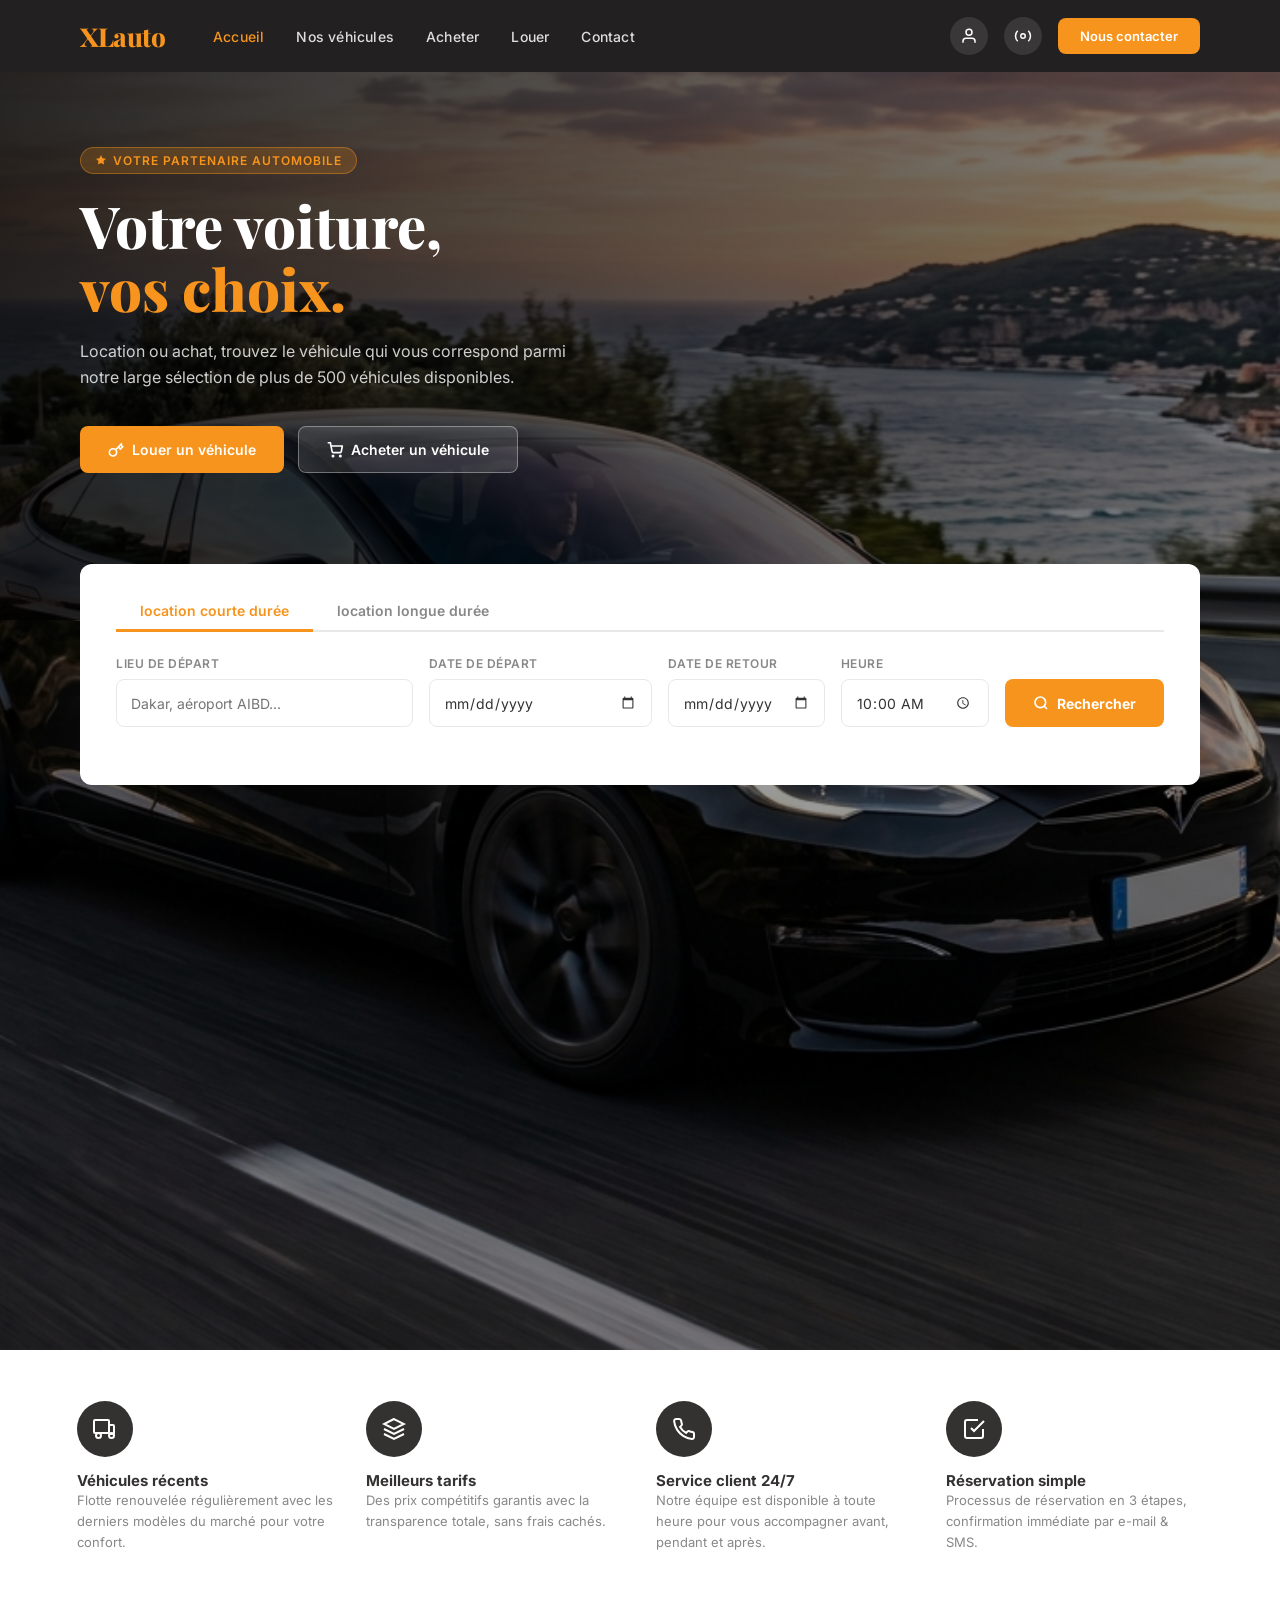
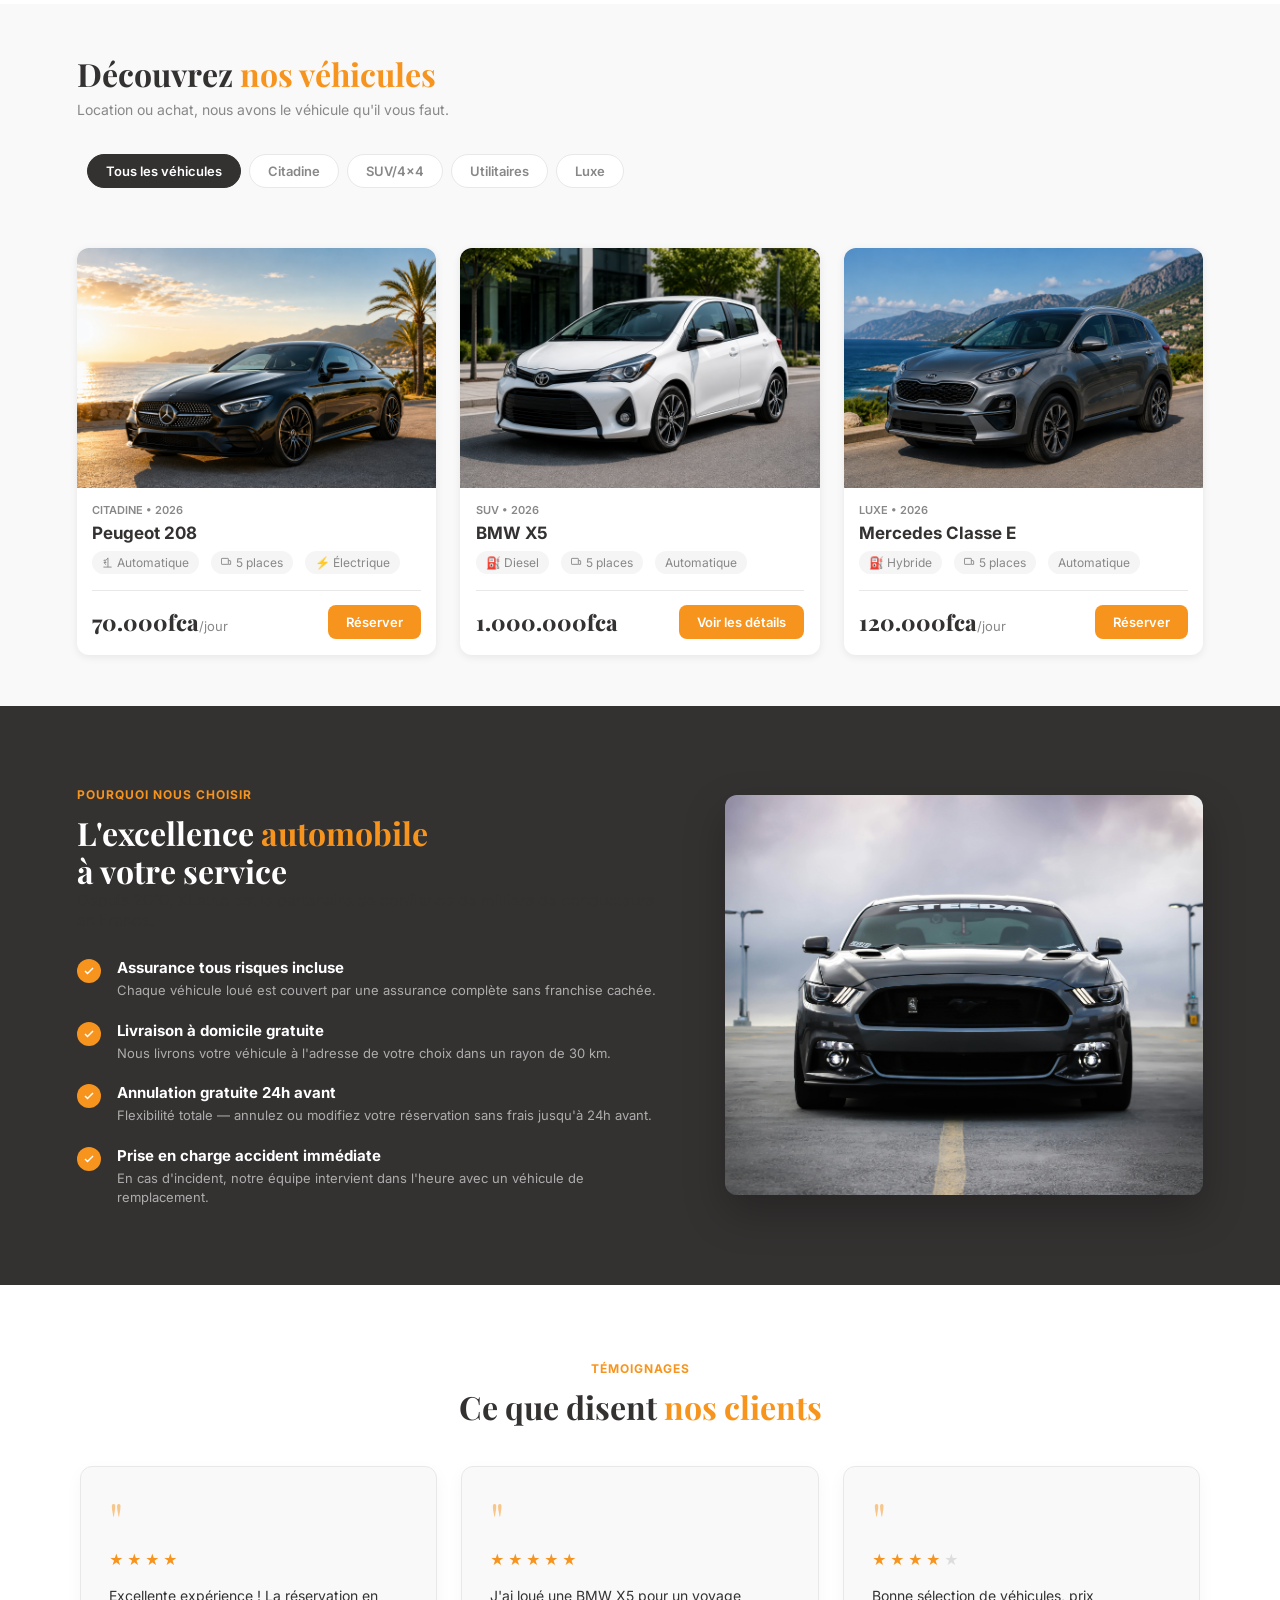
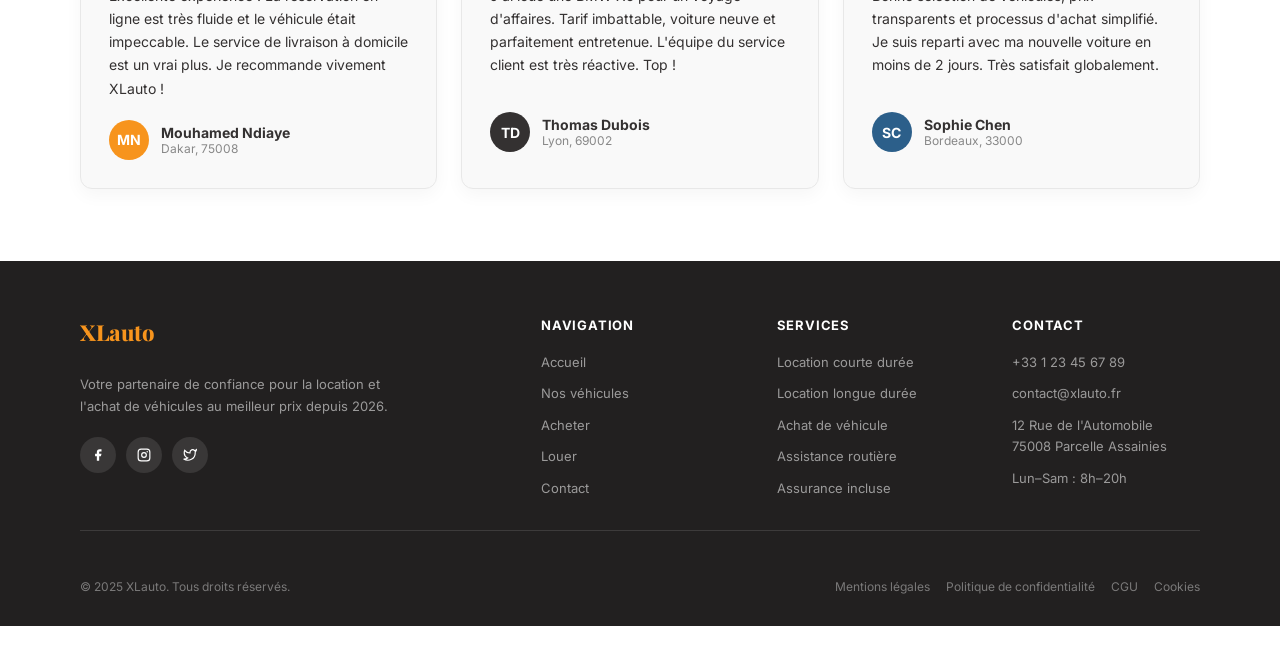
==== index.html @ e23a710d "Rendre le site responsive" ====
<!DOCTYPE html>
<html lang="fr">
<head>
    <meta charset="UTF-8">
    <meta name="viewport" content="width=device-width, initial-scale=1.0">
    <title>XLauto</title>
    <link href="https://fonts.googleapis.com/css2?family=Playfair+Display:wght@400;700;800&family=Inter:wght@300;400;500;600;700&display=swap" rel="stylesheet"/>
    <link rel="stylesheet" href="style.css">
</head>
<body>
    <section class="hero-section">
    <!-- ══ HEADER ══ -->
    <header class="header" data-node-id="n1" data-component="header">
      
      <div data-node-id="n2" class="logo" >XLauto</div>
       <nav data-node-id="n3" class="nav" >
        <a  data-node-id="n4" href="#" class="active">Accueil</a>
        <a data-node-id="n5" href="#">Nos véhicules</a>
        <a data-node-id="n6" href="#">Acheter</a>
        <a data-node-id="n7" href="#">Louer</a>
        <a data-node-id="n8" href="#">Contact</a>
       </nav>
       <div data-node-id="n9" class="header-actions">
        <!-- Icône utilisateur -->
         <button data-node-id="n10" class="icon-btn" aria-label="Profil utilisateur">
          <svg data-node-id="n11" width="18" height="18" viewBox="0 0 24 24" fill="none" stroke="currentColor" stroke-width="2">
            <path data-node-id="n12" d="M20 21v-2a4 4 0 0 0-4-4H8a4 4 0 0 0-4 4v2"/>
            <circle data-node-id="n13" cx="12" cy="7" r="4"/>
          </svg>
        </button>
       <!-- Icône paramètres -->
        <button data-node-id="n14" class="icon-btn parametre" aria-label="Paramètres">
          <svg data-node-id="n15" width="18" height="18" viewBox="0 0 24 24" fill="none" stroke="currentColor" stroke-width="2">
            <circle data-node-id="n16" cx="12" cy="12" r="3"/>
            <path data-node-id="n17" d="M19.07 4.93a10 10 0 0 1 0 14.14M4.93 4.93a10 10 0 0 0 0 14.14"/>
          </svg>
        </button>
        <button data-node-id="n18" class="btn-contact">Nous contacter</button>
      </div>
       <!-- Checkbox hack pour le menu mobile, sans JS -->
      <input type="checkbox" id="menu-toggle" class="menu-toggle-input">
      <label for="menu-toggle" class="menu-toggle" aria-label="Ouvrir le menu">
        <span></span><span></span><span></span>
      </label>
    </header>
    <main>
    <!-- ══ HERO ══ -->
     <section data-node-id="n19" class="hero">
        <div data-node-id="n20" class="hero-overlay"></div>
      <div data-node-id="n21" class="hero-content" data-component="hero-content">
        <div data-node-id="n22" class="hero-tag">
          <svg data-node-id="n23" width="12" height="12" viewBox="0 0 24 24" fill="currentColor"><path data-node-id="n24" d="M12 2l3.09 6.26L22 9.27l-5 4.87 1.18 6.88L12 17.77l-6.18 3.25L7 14.14 2 9.27l6.91-1.01L12 2z"/></svg>
          Votre partenaire automobile
        </div>
        <h1 data-node-id="n25" class="hero-title">Votre voiture,<br><span data-node-id="n26">vos choix.</span></h1>
        <p data-node-id="n27" class="hero-subtitle">Location ou achat, trouvez le véhicule qui vous correspond parmi notre large sélection de plus de 500 véhicules disponibles.</p>
        <div data-node-id="n28" class="hero-cta">
          <button data-node-id="n29" class="btn-primary">
            <svg data-node-id="n30" width="16" height="16" viewBox="0 0 24 24" fill="none" stroke="currentColor" stroke-width="2.5"><path data-node-id="n31" d="M21 2l-2 2m-7.61 7.61a5.5 5.5 0 1 1-7.778 7.778 5.5 5.5 0 0 1 7.777-7.777zm0 0L15.5 7.5m0 0l3 3L22 7l-3-3m-3.5 3.5L19 4"/></svg>
            Louer un véhicule
          </button>
          <button data-node-id="n32" class="btn-secondary">
            <svg data-node-id="n33" width="16" height="16" viewBox="0 0 24 24" fill="none" stroke="currentColor" stroke-width="2.5"><circle data-node-id="n34" cx="9" cy="21" r="1"/><circle data-node-id="n35" cx="20" cy="21" r="1"/><path data-node-id="n36" d="M1 1h4l2.68 13.39a2 2 0 0 0 2 1.61h9.72a2 2 0 0 0 2-1.61L23 6H6"/></svg>
            Acheter un véhicule
          </button>
        </div>
      </div>
     </section>
     <!-- ══ SEARCH WIDGET ══ -->
    <div data-node-id="n37" class="search-widget" data-component="search-widget">
      <div data-node-id="n38" class="search-tabs">
        <button data-node-id="n39" class="tab-btn active"> location courte durée</button>
        <button data-node-id="n40" class="tab-btn">location longue durée</button>
      </div>
      <form action="/recherche" method="GET" data-node-id="n42" class="search-fields">
        <div data-node-id="n43" class="field-group">
          <label for="lieu" data-node-id="n44">Lieu de départ</label>
          <input id="lieu" data-node-id="n45" name="lieu" class="field-input" type="text" placeholder="Dakar, aéroport AIBD..."/>
        </div>
        <div data-node-id="n46" class="field-group">
          <label for="date" data-node-id="n47">Date de départ</label>
          <input id="date" name="date" class="field-input" type="date" data-node-id="n48" />
        </div>
        <div data-node-id="n49" class="field-group">
          <label for="dates" data-node-id="n50">Date de retour</label>
          <input id="dates" name="dates" class="field-input" type="date" data-node-id="n51" />
        </div>
        <div data-node-id="n52" class="field-group">
          <label for="time" data-node-id="n53">Heure</label>
          <input id="time" name="time" data-node-id="n54" class="field-input" type="time" value="10:00" />
        </div>
        <div data-node-id="n55" class="reach-btn">
          <button data-node-id="n56" class="btn-search">
            <svg data-node-id="n57" width="16" height="16" viewBox="0 0 24 24" fill="none" stroke="currentColor" stroke-width="2.5"><circle data-node-id="n58" cx="11" cy="11" r="8"/><path data-node-id="n59" d="m21 21-4.35-4.35"/></svg>
            Rechercher
          </button>
        </div>
    </form>
   </div>
   </section>

   <!-- ══ FEATURES ══ -->
   <section data-node-id="n60" class="features" data-component="features">
    <div data-node-id="n61" class="feature-card" data-component="feature-card">
      <div data-node-id="n62" class="feature-icon">
        <svg data-node-id="n63" width="24" height="24" viewBox="0 0 24 24" fill="none" stroke="white" stroke-width="2"><rect data-node-id="n64" x="1" y="3" width="15" height="13" rx="1"/><path data-node-id="n65" d="M16 8h4a1 1 0 0 1 1 1v7a1 1 0 0 1-1 1h-4"/><circle data-node-id="n66" cx="5.5" cy="18.5" r="2.5"/><circle data-node-id="n67" cx="18.5" cy="18.5" r="2.5"/></svg>
      </div>
      <div data-node-id="68">
        <div data-node-id="69" class="feature-title">Véhicules récents</div>
        <div data-node-id="70" class="feature-desc">Flotte renouvelée régulièrement avec les derniers modèles du marché pour votre confort.</div>
      </div>
    </div>

    <div data-node-id="n71" class="feature-card" data-component="feature-card">
          <div data-node-id="n72" class="feature-icon">
            <svg data-node-id="n73" width="24" height="24" viewBox="0 0 24 24" fill="none" stroke="white" stroke-width="2"><path data-node-id="n74" d="M12 2L2 7l10 5 10-5-10-5z"/><path data-node-id="n75" d="M2 17l10 5 10-5"/><path data-node-id="n76" d="M2 12l10 5 10-5"/></svg>
          </div>
          <div data-node-id="n80">
            <div data-node-id="n81" class="feature-title">Meilleurs tarifs</div>
            <div data-node-id="n82" class="feature-desc">Des prix compétitifs garantis avec la transparence totale, sans frais cachés.</div>
          </div>
        </div>

        <div data-node-id="n83" class="feature-card" data-component="feature-card">
          <div data-node-id="n84" class="feature-icon">
            <svg data-node-id="n85" width="24" height="24" viewBox="0 0 24 24" fill="none" stroke="white" stroke-width="2"><path data-node-id="n86" d="M22 16.92v3a2 2 0 0 1-2.18 2 19.79 19.79 0 0 1-8.63-3.07 19.5 19.5 0 0 1-6-6 19.79 19.79 0 0 1-3.07-8.67A2 2 0 0 1 4.11 2h3a2 2 0 0 1 2 1.72c.127.96.361 1.903.7 2.81a2 2 0 0 1-.45 2.11L8.09 9.91a16 16 0 0 0 6 6l1.27-1.27a2 2 0 0 1 2.11-.45c.907.339 1.85.573 2.81.7A2 2 0 0 1 22 16.92z"/></svg>
          </div>
          <div data-node-id="n87">
            <div data-node-id="n88" class="feature-title">Service client 24/7</div>
            <div data-node-id="n89" class="feature-desc">Notre équipe est disponible à toute heure pour vous accompagner avant, pendant et après.</div>
          </div>
        </div>

        <div data-node-id="n90" class="feature-card" data-component="feature-card">
          <div data-node-id="n91" class="feature-icon">
            <svg data-node-id="n92" width="24" height="24" viewBox="0 0 24 24" fill="none" stroke="white" stroke-width="2"><path data-node-id="n93" d="M9 11l3 3L22 4"/><path data-node-id="n94" d="M21 12v7a2 2 0 0 1-2 2H5a2 2 0 0 1-2-2V5a2 2 0 0 1 2-2h11"/></svg>
          </div>
          <div data-node-id="n95">
            <div data-node-id="n96" class="feature-title">Réservation simple</div>
            <div data-node-id="n97" class="feature-desc">Processus de réservation en 3 étapes, confirmation immédiate par e-mail & SMS.</div>
          </div>
        </div>
   </section>
   
    <section data-node-id="n98" class="vehicules" data-component="vehicules-section">
      <div data-node-id="n99" class="section-header">
        <h2 data-node-id="n100" class="section-title">Découvrez <span data-node-id="101">nos véhicules</span></h2>
        <p data-node-id="n102" class="section-subtitle">Location ou achat, nous avons le véhicule qu'il vous faut.</p>
      </div>
      <div data-node-id="n103" class="filter-buttons">
        <button data-node-id="n104" class="filter-btn active">Tous les véhicules</button>
        <button data-node-id="n105" class="filter-btn">Citadine</button>
        <button data-node-id="n106" class="filter-btn">SUV/4x4</button>
        <button data-node-id="n107" class="filter-btn">Utilitaires</button>
        <button data-node-id="n108" class="filter-btn">Luxe</button>
      </div>
      <div data-node-id="n109" class="vehicles-grid">

       <!-- Card 1 -->
        <div data-node-id="n110" class="vehicule-card" data-component="vehicule-card">
          <img src="image/image_7.png" alt="image-7" class="vehicule-image">
          <div data-node-id="n111" class="card-body">
            <div data-node-id="n111" class="card-meta">Citadine • 2026</div>
            <div data-node-id="n113" class="card-name">Peugeot 208</div>
            <div data-node-id="n114" class="card-specs">
              <span data-node-id="n115" class="spec-tag">
                <svg data-node-id="n116" width="11" height="11" viewBox="0 0 24 24" fill="none" stroke="currentColor" stroke-width="2"><path data-node-id="n117" d="M3 22h18M13 22V2L9 7H4l5 5H4l5 5"/></svg>
                Automatique
              </span>
              <span data-node-id="n118" class="spec-tag">
                <svg data-node-id="n119" width="11" height="11" viewBox="0 0 24 24" fill="none" stroke="currentColor" stroke-width="2"><rect data-node-id="n120" x="1" y="3" width="15" height="13" rx="1"/><path data-node-id="n121" d="M16 8h4a1 1 0 0 1 1 1v7H16"/></svg>
                5 places
              </span>
              <span data-node-id="n122" class="spec-tag">⚡ Électrique</span>   
            </div>
            <div data-node-id="n123" class="card-footer">
              <div data-node-id="n124" class="card-price">70.000fca<span data-node-id="n125">/jour</span></div>
              <button data-node-id="n126" class="btn-reserve">Réserver</button>
            </div>
          </div>
        </div>

       <!-- Card 2 -->
        <div data-node-id="n127" class="vehicule-card" data-component="vehicule-card">
          <img src="image/image_1.png" alt="image-1" class="vehicule-image">
          <div data-node-id="n128" class="card-body">
            <div data-node-id="n129" class="card-meta">SUV • 2026</div>
            <div data-node-id="n130" class="card-name">BMW X5</div>
            <div data-node-id="n131" class="card-specs">
              <span data-node-id="n132" class="spec-tag">⛽ Diesel</span>
              <span data-node-id="n133" class="spec-tag">
                <svg data-node-id="n134" width="11" height="11" viewBox="0 0 24 24" fill="none" stroke="currentColor" stroke-width="2"><rect x="1" y="3" width="15" height="13" rx="1"/><path d="M16 8h4a1 1 0 0 1 1 1v7H16"/></svg>
                5 places
              </span>
              <span data-node-id="n135" class="spec-tag">Automatique</span>
            </div>
            <div data-node-id="n136" class="card-footer">
              <div data-node-id="n137" class="card-price">1.000.000fca</div>
              <button data-node-id="n138" class="btn-reserve">Voir les détails</button>
            </div>
          </div>
        </div>

       <!-- Card 3 -->
        <div data-node-id="n139" class="vehicule-card" data-component="vehicule-card">
          <img src="image/image_2.png" alt="image-2" class="vehicule-image">
          <div data-node-id="n140" class="card-body">
            <div data-node-id="n141" class="card-meta">Luxe • 2026</div>
            <div data-node-id="n142" class="card-name">Mercedes Classe E</div>
            <div data-node-id="n143" class="card-specs">
              <span data-node-id="n144" class="spec-tag">⛽ Hybride</span>
              <span data-node-id="n145" class="spec-tag">
                <svg data-node-id="n146" width="11" height="11" viewBox="0 0 24 24" fill="none" stroke="currentColor" stroke-width="2"><rect x="1" y="3" width="15" height="13" rx="1"/><path d="M16 8h4a1 1 0 0 1 1 1v7H16"/></svg>
                5 places
              </span>
              <span data-node-id="n147" class="spec-tag">Automatique</span>
            </div>
            <div data-node-id="n148" class="card-footer">
              <div data-node-id="n149" class="card-price">120.000fca<span data-node-id="n150">/jour</span></div>
              <button data-node-id="n151" class="btn-reserve">Réserver</button>
            </div>
          </div>
        </div>

      </div>
    </section>

    <!-- ══ WHY US ══ -->
     <section data-node-id="n152" class="why-us" data-component="why-us" aria-labelledby="why-us-title">
      <div data-node-id="n186" class="why-content">
      <div data-node-id="153" class="section-label">Pourquoi nous choisir</div>
      <h2 id="why-us-title" data-node-id="154" class="section-title">L'excellence <span data-node-id="n155">automobile</span><br>à votre service</h2>
      <p data-node-id="n156">Depuis 2010, XLauto est le partenaire de confiance de milliers de conducteurs en France.</p>
      <ul data-node-id="n157" class="why-list">
        <li data-node-id="n158" class="why-item">
          <div data-node-id="n159" class="why-check" >
            <svg data-node-id="n160" width="12" height="12" viewBox="0 0 24 24" fill="none" stroke="white" stroke-width="3"><path data-node-id="n161" d="M20 6L9 17l-5-5"/></svg>
          </div>
          <div data-node-id="n162" class="why-item-text">
            <h4 data-node-id="n163">Assurance tous risques incluse</h4>
            <p data-node-id="n164">Chaque véhicule loué est couvert par une assurance complète sans franchise cachée.</p>
          </div>
        </li>
        <li data-node-id="n165" class="why-item">
            <div data-node-id="n166" class="why-check">
              <svg data-node-id="n167" width="12" height="12" viewBox="0 0 24 24" fill="none" stroke="white" stroke-width="3"><path data-node-id="n168" d="M20 6L9 17l-5-5"/></svg>
            </div>
            <div data-node-id="n169" class="why-item-text">
              <h4 data-node-id="n170">Livraison à domicile gratuite</h4>
              <p data-node-id="n171">Nous livrons votre véhicule à l'adresse de votre choix dans un rayon de 30 km.</p>
            </div>
          </li>
          <li data-node-id="n172" class="why-item">
            <div data-node-id="n173" class="why-check">
              <svg data-node-id="n174" width="12" height="12" viewBox="0 0 24 24" fill="none" stroke="white" stroke-width="3"><path data-node-id="n175" d="M20 6L9 17l-5-5"/></svg>
            </div>
            <div data-node-id="n176" class="why-item-text">
              <h4 data-node-id="n177">Annulation gratuite 24h avant</h4>
              <p data-node-id="n178">Flexibilité totale — annulez ou modifiez votre réservation sans frais jusqu'à 24h avant.</p>
            </div>
          </li>
          <li data-node-id="n179" class="why-item">
            <div data-node-id="n180" class="why-check">
              <svg data-node-id="n181" width="12" height="12" viewBox="0 0 24 24" fill="none" stroke="white" stroke-width="3"><path data-node-id="n182" d="M20 6L9 17l-5-5"/></svg>
            </div>
            <div data-node-id="n183" class="why-item-text">
              <h4 data-node-id="n184">Prise en charge accident immédiate</h4>
              <p data-node-id="n185">En cas d'incident, notre équipe intervient dans l'heure avec un véhicule de remplacement.</p>
            </div>
          </li>
      </ul>
      </div>
      <div data-node-id="n187" class="img">
        <img src="image/image_12.jpg" alt="image_12" class="ref-img" data-node-id="n189">
      </div>
     </section>

    <!-- ══ TESTIMONIALS ══ -->
     <section data-node-id="n190" class="testimonials" data-component="testimonials">
      <div data-node-id="n191" class="section-temoignage">
        <div data-node-id="n192" class="section-label">Témoignages</div>
        <h2 data-node-id="n193" class="section-title">Ce que disent <span data-node-id="n194">nos clients</span></h2>
      </div>
      <div data-node-id="n195" class="testimonials-grid">
        <div data-node-id="n196" class="testimonial-card">
          <div data-node-id="n197" class="quote-icon">"</div>
          <div data-node-id="n198" class="stars">
            <span data-node-id="n199" class="star">★</span>
            <span data-node-id="n200" class="star">★</span><span data-node-id="n201" class="star">★</span><span data-node-id="n202" class="star">★</span>
          </div>
          <p data-node-id="n203" class="testimonial-text">Excellente expérience ! La réservation en ligne est très fluide et le véhicule était impeccable. Le service de livraison à domicile est un vrai plus. Je recommande vivement XLauto !</p>
          <div data-node-id="n204" class="reviewer">
            <div data-node-id="n205" class="reviewer-avatar">MN</div>
            <div data-node-id="n206">
              <div data-node-id="n207" class="reviewer-name">Mouhamed Ndiaye</div>
              <div data-node-id="n208" class="reviewer-city">Dakar, 75008</div>
            </div>
          </div>
        </div>
        <div data-node-id="n209" class="testimonial-card">
          <div data-node-id="n210" class="quote-icon">"</div>
          <div data-node-id="n211" class="stars">
            <span data-node-id="n212" class="star">★</span><span data-node-id="n213" class="star">★</span><span data-node-id="n214" class="star">★</span><span data-node-id="n215" class="star">★</span><span data-node-id="n216" class="star">★</span>
          </div>
          <p data-node-id="n217" class="testimonial-text">J'ai loué une BMW X5 pour un voyage d'affaires. Tarif imbattable, voiture neuve et parfaitement entretenue. L'équipe du service client est très réactive. Top !</p>
          <div data-node-id="n218" class="reviewer">
            <div data-node-id="n119" class="reviewer-avatar" style="background:#343131;">TD</div>
            <div data-node-id="n220">
              <div data-node-id="n221" class="reviewer-name">Thomas Dubois</div>
              <div data-node-id="n222" class="reviewer-city">Lyon, 69002</div>
            </div>
          </div>
        </div>
        <div data-node-id="n223" class="testimonial-card">
          <div data-node-id="n224" class="quote-icon">"</div>
          <div data-node-id="n225" class="stars">
            <span data-node-id="n226" class="star">★</span><span data-node-id="n227" class="star">★</span><span data-node-id="n228" class="star">★</span><span data-node-id="n229" class="star">★</span><span data-node-id="n230" class="star" style="color:#ddd;">★</span>
          </div>
          <p data-node-id="n231" class="testimonial-text">Bonne sélection de véhicules, prix transparents et processus d'achat simplifié. Je suis reparti avec ma nouvelle voiture en moins de 2 jours. Très satisfait globalement.</p>
          <div data-node-id="n232" class="reviewer">
            <div data-node-id="n233" class="reviewer-avatar" style="background:#2c5f8a;">SC</div>
            <div data-node-id="n234">
              <div data-node-id="n235" class="reviewer-name">Sophie Chen</div>
              <div data-node-id="n236" class="reviewer-city">Bordeaux, 33000</div>
            </div>
          </div>
        </div>
      </div>
     </section> 
     </main>
     <!-- ══ FOOTER ══ -->
      <footer data-node-id="n237" class="footer" data-component="footer">
        <div class="footer-content">
        <div data-node-id="n238" class="footer-top">
          <div data-node-id="n239" class="footer-brand">
            <div data-node-id="n240" class="logo">XLauto</div>
            <p data-node-id="n241">Votre partenaire de confiance pour la location et l'achat de véhicules au meilleur prix depuis 2026.</p>
            <div data-node-id="n242" class="social-links">
              <a data-node-id="n243" href="#" class="social-btn" aria-label="Facebook">
                <svg data-node-id="n244" width="14" height="14" viewBox="0 0 24 24" fill="currentColor"><path data-node-id="n245" d="M18 2h-3a5 5 0 0 0-5 5v3H7v4h3v8h4v-8h3l1-4h-4V7a1 1 0 0 1 1-1h3z"/></svg>
              </a>
              <a data-node-id="n246" href="#" class="social-btn" aria-label="Instagram">
                <svg data-node-id="n247" width="14" height="14" viewBox="0 0 24 24" fill="none" stroke="currentColor" stroke-width="2"><rect data-node-id="n248" x="2" y="2" width="20" height="20" rx="5"/><circle data-node-id="n249" cx="12" cy="12" r="4"/><circle data-node-id="n250" cx="17.5" cy="6.5" r="1.2" fill="currentColor" stroke="none"/></svg>
              </a>
              <a data-node-id="n251" href="#" class="social-btn" aria-label="Twitter">
                <svg data-node-id="n252" width="14" height="14" viewBox="0 0 24 24" fill="none" stroke="currentColor" stroke-width="2"><path data-node-id="n253" d="M23 3a10.9 10.9 0 0 1-3.14 1.53 4.48 4.48 0 0 0-7.86 3v1A10.66 10.66 0 0 1 3 4s-4 9 5 13a11.64 11.64 0 0 1-7 2c9 5 20 0 20-11.5a4.5 4.5 0 0 0-.08-.83A7.72 7.72 0 0 0 23 3z"/></svg>
              </a>
            </div>
          </div>

          <div data-node-id="n254" class="footer-col">
            <h4 data-node-id="n255">Navigation</h4>
            <ul data-node-id="n256">
              <li data-node-id="n257"><a data-node-id="n258" href="#">Accueil</a></li>
              <li data-node-id="n259"><a data-node-id="n260" href="#">Nos véhicules</a></li>
              <li data-node-id="n261"><a data-node-id="n262" href="#">Acheter</a></li>
              <li data-node-id="n263"><a data-node-id="n264" href="#">Louer</a></li>
              <li data-node-id="n265"><a data-node-id="n266" href="#">Contact</a></li>
            </ul>
          </div>

          <div data-node-id="n267" class="footer-col">
            <h4 data-node-id="n268">Services</h4>
            <ul data-node-id="n269">
              <li data-node-id="n270"><a data-node-id="n271" href="#">Location courte durée</a></li>
              <li data-node-id="n272"><a data-node-id="n273" href="#">Location longue durée</a></li>
              <li data-node-id="n274"><a data-node-id="n275" href="#">Achat de véhicule</a></li>
              <li data-node-id="n276"><a data-node-id="n277" href="#">Assistance routière</a></li>
              <li data-node-id="n278"><a data-node-id="n279" href="#">Assurance incluse</a></li>
            </ul>
          </div>

          <div data-node-id="n280" class="footer-col">
            <h4 data-node-id="n281">Contact</h4>
            <ul data-node-id="n282">
              <li data-node-id="n283"><a data-node-id="n284" href="#">+33 1 23 45 67 89</a></li>
              <li data-node-id="n285"><a data-node-id="n286" href="#">contact@xlauto.fr</a></li>
              <li data-node-id="n287"><a data-node-id="n288" href="#">12 Rue de l'Automobile<br>75008 Parcelle Assainies</a></li>
              <li data-node-id="n289"><a data-node-id="n290" href="#">Lun–Sam : 8h–20h</a></li>
            </ul>
          </div>
        </div>

        <div data-node-id="n291" class="footer-bottom">
          <p data-node-id="n292">© 2025 XLauto. Tous droits réservés.</p>
          <div data-node-id="n293" class="footer-bottom-links">
            <a data-node-id="n294" href="#">Mentions légales</a>
            <a data-node-id="n295" href="#">Politique de confidentialité</a>
            <a data-node-id="n296" href="#">CGU</a>
            <a data-node-id="n297" href="#">Cookies</a>
          </div>
        </div>
        </div>
         <nav data-node-id="n232" class="bottom-nav" data-role="bottom-nav" data-component="tab-bar">
        <a data-node-id="n233" href="#" class="nav-item active">
          <svg data-node-id="n234" width="20" height="20" viewBox="0 0 24 24" fill="none" stroke="currentColor" stroke-width="2"><path data-node-id="n235" d="M3 9l9-7 9 7v11a2 2 0 0 1-2 2H5a2 2 0 0 1-2-2z"/><polyline data-node-id="n236" points="9 22 9 12 15 12 15 22"/></svg>
          <span data-node-id="n237">Accueil</span>
        </a>
        <a data-node-id="n238" href="#" class="nav-item">
          <svg data-node-id="n239" width="20" height="20" viewBox="0 0 24 24" fill="none" stroke="currentColor" stroke-width="2"><rect data-node-id="n240" x="3" y="3" width="7" height="7"/><rect data-node-id="n241" x="14" y="3" width="7" height="7"/><rect data-node-id="n242" x="3" y="14" width="7" height="7"/><rect data-node-id="n243" x="14" y="14" width="7" height="7"/></svg>
          <span data-node-id="n244">Véhicules</span>
        </a>
        <a data-node-id="n245" href="#" class="nav-item">
          <svg data-node-id="n246" width="20" height="20" viewBox="0 0 24 24" fill="none" stroke="currentColor" stroke-width="2"><circle data-node-id="n247" cx="11" cy="11" r="8"/><line data-node-id="n248" x1="21" y1="21" x2="16.65" y2="16.65"/></svg>
          <span data-node-id="n249">Recherche</span>
        </a>
        <a data-node-id="n250" href="#" class="nav-item">
          <svg data-node-id="n251" width="20" height="20" viewBox="0 0 24 24" fill="none" stroke="currentColor" stroke-width="2"><path data-node-id="n252" d="M20 21v-2a4 4 0 0 0-4-4H8a4 4 0 0 0-4 4v2"/><circle data-node-id="n253" cx="12" cy="7" r="4"/></svg>
          <span data-node-id="n254">Profil</span>
        </a>
      </nav>
      </footer>
   </body>
   </html>
---- style.css ----
:root {
    --color-primary: #F7941D;
    --color-primary-dark: #E07A0A;
    --color-ink: #343131;
    --color-bg: #FFFFFF;
    --color-surface: #F5F5F5;
    --color-surface-2: #F9F9F9;
    --color-border: #E8E8E8;
    --color-muted: #888888;
    --color-white: #FFFFFF;
    --font-display: 'Playfair Display', Georgia, serif;
    --font-body: 'Inter', sans-serif;
    --radius-sm: 4px;
    --radius-md: 8px;
    --radius-lg: 12px;
    --radius-xl: 16px;
    --radius-pill: 9999px;
    --shadow-card: 0 2px 8px rgba(0,0,0,0.08);
    --shadow-modal: 0 12px 32px rgba(0,0,0,0.18);
    --spacing-xs: 8px;
    --spacing-sm: 16px;
    --spacing-md: 24px;
    --spacing-lg: 32px;
    --spacing-xl: 64px;
}
* { box-sizing: border-box; margin: 0; padding: 0; }
  body { font-family: var(--font-body); background: var(--color-bg); color: var(--color-ink);  }
html {
    scroll-behavior: smooth;
  }

  /* ── HEADER ── */
  .header {
   background-color: #222020;
    height: 72px;
    display: flex;
    align-items: center;
    padding: 0 80px;
    gap: 48px;
    position: fixed;
    top: 0; left: 0; right: 0;
    z-index: 100;
  }
   .logo {
    font-family: var(--font-display);
    font-size: 26px;
    font-weight: 800;
    color: var(--color-primary);
    letter-spacing: -0.5px;
    flex-shrink: 0;
  }
  /* menu hamburger — caché en desktop */
.menu-toggle-input { display:none; }
.menu-toggle {
  display:none;
  flex-direction: column;
  justify-content: center;
  gap: 5px;
  width: 30px;
  height: 30px;
  cursor:pointer;
}
.menu-toggle span {
  display: block;
  height: 2px;
  width: 100%;
  background: var(--color-white);
  border-radius: 2px;
  transition: transform 0.25s ease, opacity 0.25s ease;
}
  .nav {
    display: flex;
    gap: 32px;
    flex: 1;
  }
  .nav a {
    color: rgba(255,255,255,0.85);
    text-decoration: none;
    font-size: 14px;
    font-weight: 500;
    letter-spacing: 0.2px;
    transition: color .2s;
  }
  .nav a:hover, .nav a.active { color: var(--color-primary); }
   .header-actions {
    display: flex;
    align-items: center;
    gap: 16px;
  }
  .icon-btn {
    width: 38px;
    height: 38px;
    border-radius: var(--radius-pill);
    background: rgba(255,255,255,0.1);
    border: none;
    display: flex;
    align-items: center;
    justify-content: center;
    cursor: pointer;
    color: #fff;
  }
  .btn-contact {
    background: var(--color-primary);
    color: #fff;
    border: none;
    padding: 10px 22px;
    border-radius: var(--radius-md);
    font-size: 13px;
    font-weight: 600;
    cursor: pointer;
    font-family: var(--font-body);
    white-space: nowrap;
  }

  .hero-section{
    background-image: linear-gradient(rgba(0,0,0,0.4), rgba(0,0,0,0.4)), url("image/image_5.png");
    background-size: cover;
    background-position: center 20%;
    background-repeat: no-repeat;
    width: 100%;
    min-height: 150vh;
  }

  /* ── TABLETTE (≤ 1024px) ── */
  @media (max-width: 1024px) and (min-width: 768px) {
  .header { padding: 0 32px; gap: 24px; }
  .icon-btn { display: none; } /* icônes masquées */
}
/* ── MOBILE (≤ 768px) ── */
@media (max-width: 768px) {
.menu-toggle { display: flex; }
   .nav{
    display: none;
    position: fixed;
    inset: 70px 400px 0 0;      /* inset = top right bottom left */
    background-color:#222020;
    flex-direction: column;
    align-items: stretch;
    padding: 1.5rem 2rem 2rem;
    border-radius: 0 0 var(--radius-lg) var(--radius-lg);
    }
    .header:has(.menu-toggle-input:checked) .nav {
    display: flex;
  }
  .menu-toggle-input:checked + .menu-toggle span:nth-child(1){
    transform: translateY(7px) rotate(45deg);
    
  }
  .menu-toggle-input:checked + .menu-toggle span:nth-child(2){
    opacity: 0;
    transform: scaleX(0);
  }
  .menu-toggle-input:checked + .menu-toggle span:nth-child(3){
    transform: translateY(-7px) rotate(-45deg);
  }
  .nav {
    flex-direction: column;
    gap: 1.1rem;
  }
}
  .hero {
    position: relative;
    height: 620px;
    overflow: hidden;
    display: flex;
    align-items: center;
  }
  .hero-overlay {
    position: absolute;
    inset: 0;
    background: linear-gradient(90deg, rgba(0,0,0,0.72) 0%, rgba(0,0,0,0.4) 50%, rgba(0,0,0,0.1) 100%);
  }
  .hero-content {
    position: relative;
    z-index: 2;
    padding: 0 80px;
    max-width: 680px;
  }
  .hero-tag {
    display: inline-flex;
    align-items: center;
    gap: 6px;
    background: rgba(247,148,29,0.2);
    border: 1px solid rgba(247,148,29,0.4);
    color: var(--color-primary);
    padding: 5px 14px;
    border-radius: var(--radius-pill);
    font-size: 12px;
    font-weight: 600;
    letter-spacing: 1px;
    text-transform: uppercase;
    margin-bottom: 20px;
  }
  .hero-title {
    font-family: var(--font-display);
    font-size: 58px;
    font-weight: 800;
    color: #fff;
    line-height: 1.1;
    margin-bottom: 18px;
  }
  .hero-title span { color: var(--color-primary); }
  .hero-subtitle {
    font-size: 16px;
    color: rgba(255,255,255,0.8);
    line-height: 1.6;
    margin-bottom: 36px;
    max-width: 520px;
  }
  .hero-cta {
    display: flex;
    gap: 14px;
    flex-wrap: wrap;
  }
  .btn-primary {
    background: var(--color-primary);
    color: #fff;
    border: none;
    padding: 14px 28px;
    border-radius: var(--radius-md);
    font-size: 14px;
    font-weight: 600;
    cursor: pointer;
    font-family: var(--font-body);
    display: inline-flex;
    align-items: center;
    gap: 8px;
  }
  .btn-secondary {
    background: rgba(255,255,255,0.12);
    color: #fff;
    border: 1.5px solid rgba(255,255,255,0.35);
    padding: 14px 28px;
    border-radius: var(--radius-md);
    font-size: 14px;
    font-weight: 600;
    cursor: pointer;
    font-family: var(--font-body);
    display: inline-flex;
    align-items: center;
    gap: 8px;
    backdrop-filter: blur(4px);
  }
  
  /* ── SEARCH WIDGET ── */
  .search-widget {
    background: var(--color-white);
    border-radius: var(--radius-lg);
    padding: 28px 36px clamp(44px, 4.5vw, 72px);
    position: relative;
    margin: -56px 80px 24px;
    margin-bottom: 24px;
  }
  .search-tabs {
    display: flex;
    gap: 0;
    margin-bottom: 24px;
    border-bottom: 2px solid var(--color-border);
  }
  .tab-btn {
    padding: 10px 24px;
    background: none;
    border: none;
    cursor: pointer;
    font-size: 14px;
    font-weight: 600;
    color: var(--color-muted);
    border-bottom: 3px solid transparent;
    margin-bottom: -2px;
    font-family: var(--font-body);
    transition: all .2s;
  }
  .tab-btn.active {
    color: var(--color-primary);
    border-bottom-color: var(--color-primary);
  }
  .search-fields {
    display: grid;
    grid-template-columns: 2fr 1.5fr 1fr 1fr auto;
    gap: 16px;
    align-items: end;
  }
  .search-fields > div:last-child {
    display: flex;
    align-items: flex-end;
    height: 100%;
  }
  .field-group label {
    display: block;
    font-size: 12px;
    font-weight: 600;
    color: var(--color-muted);
    text-transform: uppercase;
    letter-spacing: 0.5px;
    margin-bottom: 8px;
  }
  .field-input {
    width: 100%;
    height: 48px;
    border: 1.5px solid var(--color-border);
    border-radius: var(--radius-md);
    padding: 0 14px;
    font-size: 14px;
    color: var(--color-ink);
    font-family: var(--font-body);
    background: var(--color-bg);
    outline: none;
  }
  .field-input:focus { border-color: var(--color-primary); }
  .btn-search {
    height: 48px;
    width: 100%;
    background: var(--color-primary);
    color: #fff;
    border: none;
    border-radius: var(--radius-md);
    padding: 0 28px;
    font-size: 14px;
    font-weight: 700;
    cursor: pointer;
    font-family: var(--font-body);
    display: flex;
    align-items: center;
    justify-content: center;
    gap: 8px;
    white-space: nowrap;
    align-self: end;
    transition: transform 0.2s ease, box-shadow 0.2s ease;
  }
  .btn-search:hover {
    transform: translateY(-1px);
    box-shadow: 0 6px 16px rgba(247, 148, 29, 0.2);
  }
  .field-input[type="date"],
  .field-input[type="time"] {
    appearance: none;
    -webkit-appearance: none;
    cursor: pointer;
    color-scheme: light;
  }

  .field-input[type="date"]::-webkit-calendar-picker-indicator,
  .field-input[type="time"]::-webkit-calendar-picker-indicator {
    cursor: pointer;
    opacity: 0.8;
  }

  .hero-content {
    animation: fade-up 0.8s ease-out both;
  }

  .search-widget {
    animation: fade-up 0.95s ease-out both;
  }

  @keyframes fade-up {
    from {
      opacity: 0;
      transform: translateY(24px);
    }
    to {
      opacity: 1;
      transform: translateY(0);
    }
  }

  @media (max-width:768px) {
.header{
  gap:20px;
  padding-left: 1px;
  padding-right: 1px;
}
.btn-contact{
  padding: 8px 14px;
}
.hero-section{
    background-image: linear-gradient(rgba(0,0,0,0.4), rgba(0,0,0,0.4)), url("image/image_10.png");
    background-size: cover;
    background-position: center center;
    background-repeat: no-repeat;
    width: 100%;
    min-height: 155vh;
  }
  .hero {
    position: relative;
    height: 620px;
    overflow: hidden;
    display: flex;
    align-items: center;
  }
  .hero-content {
    position: relative;
    z-index: 2;
    padding: 0 20px;
    max-width: 680px;
  }
  .hero-title {
    font-family: var(--font-display);
    font-size: 40px;
    font-weight: 800;
    color: #fff;
    line-height: 1.1;
    margin-bottom: 18px;
  }
  .hero-tag{
    font-size: 10px;
  }
  .hero-title span { color: var(--color-primary); }
  .hero-subtitle {
    font-size: 16px;
    color: rgba(255,255,255,0.8);
    line-height: 1.6;
    margin-bottom: 36px;
    max-width: 520px;
  }
  .search-widget{
    margin: 0 20px 24px;
    padding: 24px 20px 32px;
    border: 1px solid rgba(232, 232, 232, 0.9);
  }
  .search-tabs{
    gap: 2px;
  }
  .tab-btn{
    padding: 10px 0px;
    gap: 10px;
  }
  .search-fields{
    display:flex;
    flex-direction: column;
    gap: 1rem;
  }
  .field-group,
  .field-input, .btn-search{
    width: 100%;
  }
  .reach-btn{
    width: 100%;
    margin-bottom: 0;
  }
  
}



/* ── FEATURES ── */
.features{
  padding: clamp(40px, 4vw, 80px) clamp(32px, 6vw, 80px);
  background: var(--color-bg);
}
.features {
    display: grid;
    grid-template-columns: repeat(4, 1fr);
    gap: 32px;
  }
.feature-card{
  display: flex;
  flex-direction: column;
  align-items: flex-start;
  gap: 14px;
}
.feature-icon{
  width: 56px;
  height: 56px;
  background: var(--color-ink);
  border-radius: 50%;
  display: flex;
  align-items: center;
  justify-content: center;
  flex-shrink: 0;
}
.feature-icon svg {
  color: #fff;
}
.feature-title{
  font-size: 15px;
  font-weight: 700;
  color: var(--color-ink);
}
.feature-desc{
  font-size: 13px;
  color: var(--color-muted);
  line-height: 1.6;
}

@media (max-width:768px){
  .features{
    grid-template-columns: repeat(2, 1fr);
    gap: clamp(18px, 4vw, 30px);
    padding: clamp(20px, 5vw, 30px) clamp(16px, 6vw, 24px);
  }
}

/* ── VEHICLES ── */
.vehicules{
  /* padding responsive: top/bottom and left/right clamp */
  padding: clamp(24px, 4vw, 72px) clamp(16px, 6vw, 90px);
  background: var(--color-surface-2);
}
.section-header {
    display: flex;
    flex-direction: column;
    align-items: flex-start;
    margin-bottom: 36px;
  }
.section-label {
  display: inline-block;
  margin-bottom: 12px;
  color: var(--color-primary);
  font-size: 12px;
  font-weight: 700;
  letter-spacing: 1px;
  text-transform: uppercase;
}
.section-title{
  font-family: var(--font-display);
  font-size: 32px;
  font-weight: 700;
  color: var(--color-ink);
  line-height: 1.2;
}
.section-title span{
  color: var(--color-primary);
}
.section-subtitle{
  font-size: 14px;
  color: var(--color-muted);
  margin-top: 8px;
}
.filter-buttons{
  display: flex;
  gap: 8px;
  margin: 10px;
  margin-bottom: 60px;
}
.filter-btn{
  padding: 8px 18px;
  border-radius: var(--radius-pill);
  font-size: 13px;
  font-weight: 600;
  cursor: pointer;
  border: 1.5px solid var(--color-border);
  background: var(--color-bg);
  color: var(--color-muted);
  font-family: var(--font-body);
}
.filter-btn.active{
  background: var(--color-ink);
  color: #fff;
  border-color: var(--color-ink);
}
.vehicles-grid {
    display: grid;
    grid-template-columns: repeat(auto-fit, minmax(240px, 1fr));
    gap: clamp(16px, 2.5vw, 24px);
  }
.vehicule-card{
  background: var(--color-white);
  border-radius: var(--radius-lg);
  overflow: hidden;
  box-shadow: var(--shadow-card);
  transition: box-shadow .2s, transform .2s;
}
.vehicule-card:hover {
    box-shadow: 0 8px 24px rgba(0,0,0,0.12);
    transform: translateY(-2px);
}
.card-body{
  padding: clamp(12px, 1.2vw, 18px);
}
.card-meta{
  font-size: 11px;
  color: var(--color-muted);
  text-transform: uppercase;
  letter-spacing: 0.8;
  font-weight: 600;
  margin-bottom: 6px;
}
.card-name{
  font-size: 17px;
    font-weight: 700;
    color: var(--color-ink);
    margin-bottom: 8px;
}
.card-specs {
    display: flex;
    flex-wrap: wrap;
    gap: 8px 12px;
    margin-bottom: 16px;
}
.spec-tag {
    display: flex;
    align-items: center;
    gap: 4px;
    font-size: 12px;
    color: var(--color-muted);
    background: var(--color-surface);
    padding: 4px 10px;
    border-radius: var(--radius-pill);
}
.card-footer {
    display: flex;
    align-items: center;
    justify-content: space-between;
    padding-top: 14px;
    border-top: 1px solid var(--color-border);
    gap: 12px;
}
.card-price {
    font-size: 22px;
    font-weight: 800;
    color: var(--color-ink);
    font-family: var(--font-display);
  }
  .card-price span {
    font-size: 13px;
    font-weight: 400;
    color: var(--color-muted);
    font-family: var(--font-body);
  }
  .btn-reserve {
    background: var(--color-primary);
    color: #fff;
    border: none;
    padding: 9px 18px;
    border-radius: var(--radius-md);
    font-size: 13px;
    font-weight: 600;
    cursor: pointer;
    font-family: var(--font-body);
    transition: transform 0.2s ease, box-shadow 0.2s ease;
  }
  .btn-reserve:hover {
    transform: translateY(-1px);
    box-shadow: 0 6px 16px rgba(247, 148, 29, 0.2);
  }
  .vehicule-image{
      width: 100%;
      height: auto;
      object-fit: cover;
      display: block;
      background: linear-gradient(135deg, #2c3e50, #3d5a6b);
      position: relative;
      overflow: hidden;
    }
  
@media (max-width: 768px){
  .vehicules{
    padding: clamp(16px, 4vw, 32px) 20px;
  }
  /* Allow filter buttons to wrap instead of forcing a scroll bar */
  .filter-buttons { display: flex; gap: 8px; overflow-x: auto; padding-bottom: 4px; margin-bottom: 20px; scrollbar-width: none; }
    .filter-buttons::-webkit-scrollbar { display: none; }
  .vehicles-grid{
    grid-template-columns: repeat(1, 1fr);
    gap: 20px;
  }
}

/* ── WHY US ── */
.ref-img{
  width: 100%;
  max-width: 500px;
  height: 400px;
  object-fit: cover;
  border-radius: 12px;
  box-shadow: 0 18px 40px rgba(0,0,0,0.25);
  display: block;
}
.why-us {
    padding: clamp(40px, 6vw, 80px);
    background: var(--color-ink);
    display: grid;
    grid-template-columns: minmax(0, 1.1fr) minmax(280px, 0.9fr);
    gap: clamp(32px, 5vw, 80px);
    align-items: center;
  }
  .why-content { max-width: 620px; }
  .why-content .section-label { color: var(--color-primary); }
  .why-content .section-title { color: #fff; }
  .why-list {
    list-style: none;
    margin-top: 28px;
    display: flex;
    flex-direction: column;
    gap: 20px;
  }
  .why-item {
    display: flex;
    align-items: flex-start;
    gap: 16px;
  }
.why-check {
    width: 24px;
    height: 24px;
    border-radius: 50%;
    background: var(--color-primary);
    display: flex;
    align-items: center;
    justify-content: center;
    flex-shrink: 0;
    margin-top: 1px;
  }
  .why-item-text h4 {
    font-size: 15px;
    font-weight: 700;
    color: #fff;
    margin-bottom: 4px;
  }
  .why-item-text p {
    font-size: 13px;
    color: rgba(255,255,255,0.6);
    line-height: 1.5;
  }
@media (max-width: 768px){
  .why-us{
    display: flex;
    flex-direction: column;
    padding: clamp(28px, 5vw, 40px) 20px;
  }
  .ref-img{
    width: 100%;
    max-width: 360px;
    height: 260px;
  }
}

/*TESTIMONIALS */
.section-temoignage{
  text-align: center;
  margin-bottom: 40px;
}
.testimonials {
    padding: 72px 80px;
    background: var(--color-bg);
  }

.testimonials-grid {
    display: grid;
    grid-template-columns: repeat(3, 1fr);
    gap: 24px;
    margin-top: 40px;}
.testimonial-card {
    background: var(--color-surface-2);
    border-radius: var(--radius-lg);
    padding: 28px;
    position: relative;
    border: 1px solid var(--color-border);
    box-shadow: 0 6px 18px rgba(0,0,0,0.04);
  }
  .quote-icon {
    font-family: var(--font-display);
    font-size: 48px;
    color: var(--color-primary);
    line-height: 1;
    opacity: 0.5;
    margin-bottom: 8px;
  }
 .testimonial-text {
    font-size: 14px;
    color: var(--color-ink);
    line-height: 1.65;
    margin-bottom: 20px;
    min-height: 108px;
  }
 .stars {
    display: flex;
    gap: 3px;
    margin-bottom: 16px;
  }
   .star { color: var(--color-primary); font-size: 14px; }
  .reviewer {
    display: flex;
    align-items: center;
    gap: 12px;
  }
  .reviewer-avatar {
    width: 40px;
    height: 40px;
    border-radius: 50%;
    background: var(--color-primary);
    display: flex;
    align-items: center;
    justify-content: center;
    font-weight: 700;
    color: #fff;
    font-size: 14px;
    flex-shrink: 0;
  }
.reviewer-name { font-size: 14px; font-weight: 700; color: var(--color-ink); }
  .reviewer-city { font-size: 12px; color: var(--color-muted); }
@media (max-width: 768px){
  .testimonials-grid{
    grid-template-columns: repeat(1, 1fr);
  }
  .testimonials{
    padding: clamp(28px, 5vw, 40px) 20px;
  }
}

/* ── FOOTER ── */
.footer {
    background: #222020;
    color: #fff;
    padding: 56px 80px 32px;
    margin-bottom: 40px;
  }
.footer-top {
    display: grid;
    grid-template-columns: 2.2fr 1fr 1fr 1fr;
    gap: 48px;
    margin-bottom: 48px;
    padding-bottom: 32px;
    border-bottom: 1px solid rgba(255,255,255,0.12);
  }
  .footer-brand .logo { font-size: 22px; display: inline-block; margin-bottom: 14px; }
.footer-brand p {
    margin-top: 12px;
    color: rgba(255,255,255,0.55);
    line-height: 1.7;
    max-width: 320px;
    font-size: 13px;
  }
.social-links {
    display: flex;
    gap: 10px;
    margin-top: 20px;
  }
.social-btn {
    width: 36px;
    height: 36px;
    display: inline-flex;
    align-items: center;
    justify-content: center;
    border-radius: 50%;
    background: rgba(255,255,255,0.1);
    color: #fff;
    text-decoration: none;
  }
.footer-col h4 {
    font-size: 13px;
    font-weight: 700;
    color: #fff;
    text-transform: uppercase;
    letter-spacing: 0.8px;
    margin-bottom: 18px;
  }
.footer-col ul {
    list-style: none;
    display: flex;
    flex-direction: column;
    gap: 10px;
  }
.footer-col a {
    text-decoration: none;
   font-size: 13px;
   color: rgba(255,255,255,0.55);
    line-height: 1.5;
  }
.footer-col a:hover {
    color: var(--color-primary);
  }
.footer-bottom {
    display: flex;
    justify-content: space-between;
    align-items: center;
    gap: 16px;
    flex-wrap: wrap;
    color: rgba(255,255,255,0.7);
    font-size: 13px;
  }
.footer-bottom-links {
    display: flex;
    gap: 16px;
    flex-wrap: wrap;
  }
  .footer-bottom p { font-size: 12px; color: rgba(255,255,255,0.4); }
.footer-bottom-links a {
    font-size: 12px;
    color: rgba(255,255,255,0.4);
    text-decoration: none;
  }
.footer-bottom-links a:hover {
    color: var(--color-primary);
  }
  .bottom-nav {
    display: none;
  }
@media (max-width: 768px) {
  .footer {
    padding: 40px 20px 24px;
  }
  .footer-top {
    grid-template-columns: 1fr;
    gap: 28px;
    margin-bottom: 28px;
  }
  .footer-bottom {
    flex-direction: column;
    align-items: flex-start;
    padding-bottom: 40px;
  }
  .bottom-nav {
      display: flex;
      position: fixed;
      bottom: 0; left: 0; right: 0;
      width: 100%;
      background: #fff;
      border-top: 1px solid var(--color-border);
      display: flex;
      height: 64px;
      z-index: 200;
      box-shadow: 0 -2px 12px rgba(0,0,0,0.08);
}
.nav-item {
      flex: 1; display: flex; flex-direction: column;
      align-items: center; justify-content: center;
      gap: 3px; color: var(--color-muted);
      font-size: 10px; font-weight: 600;
      text-decoration: none;
  }
.nav-item.active { color: var(--color-primary); }
    .nav-item svg { stroke: currentColor; }
.nav-item:active{
  color: var(--color-primary);
}
}

/*nav bottom */


@media (max-width:360px){
  .icon-btn.parametre{
    display: none;
    padding-left: clamp;
  }
  .header{
    padding-left: 0;
  }
}
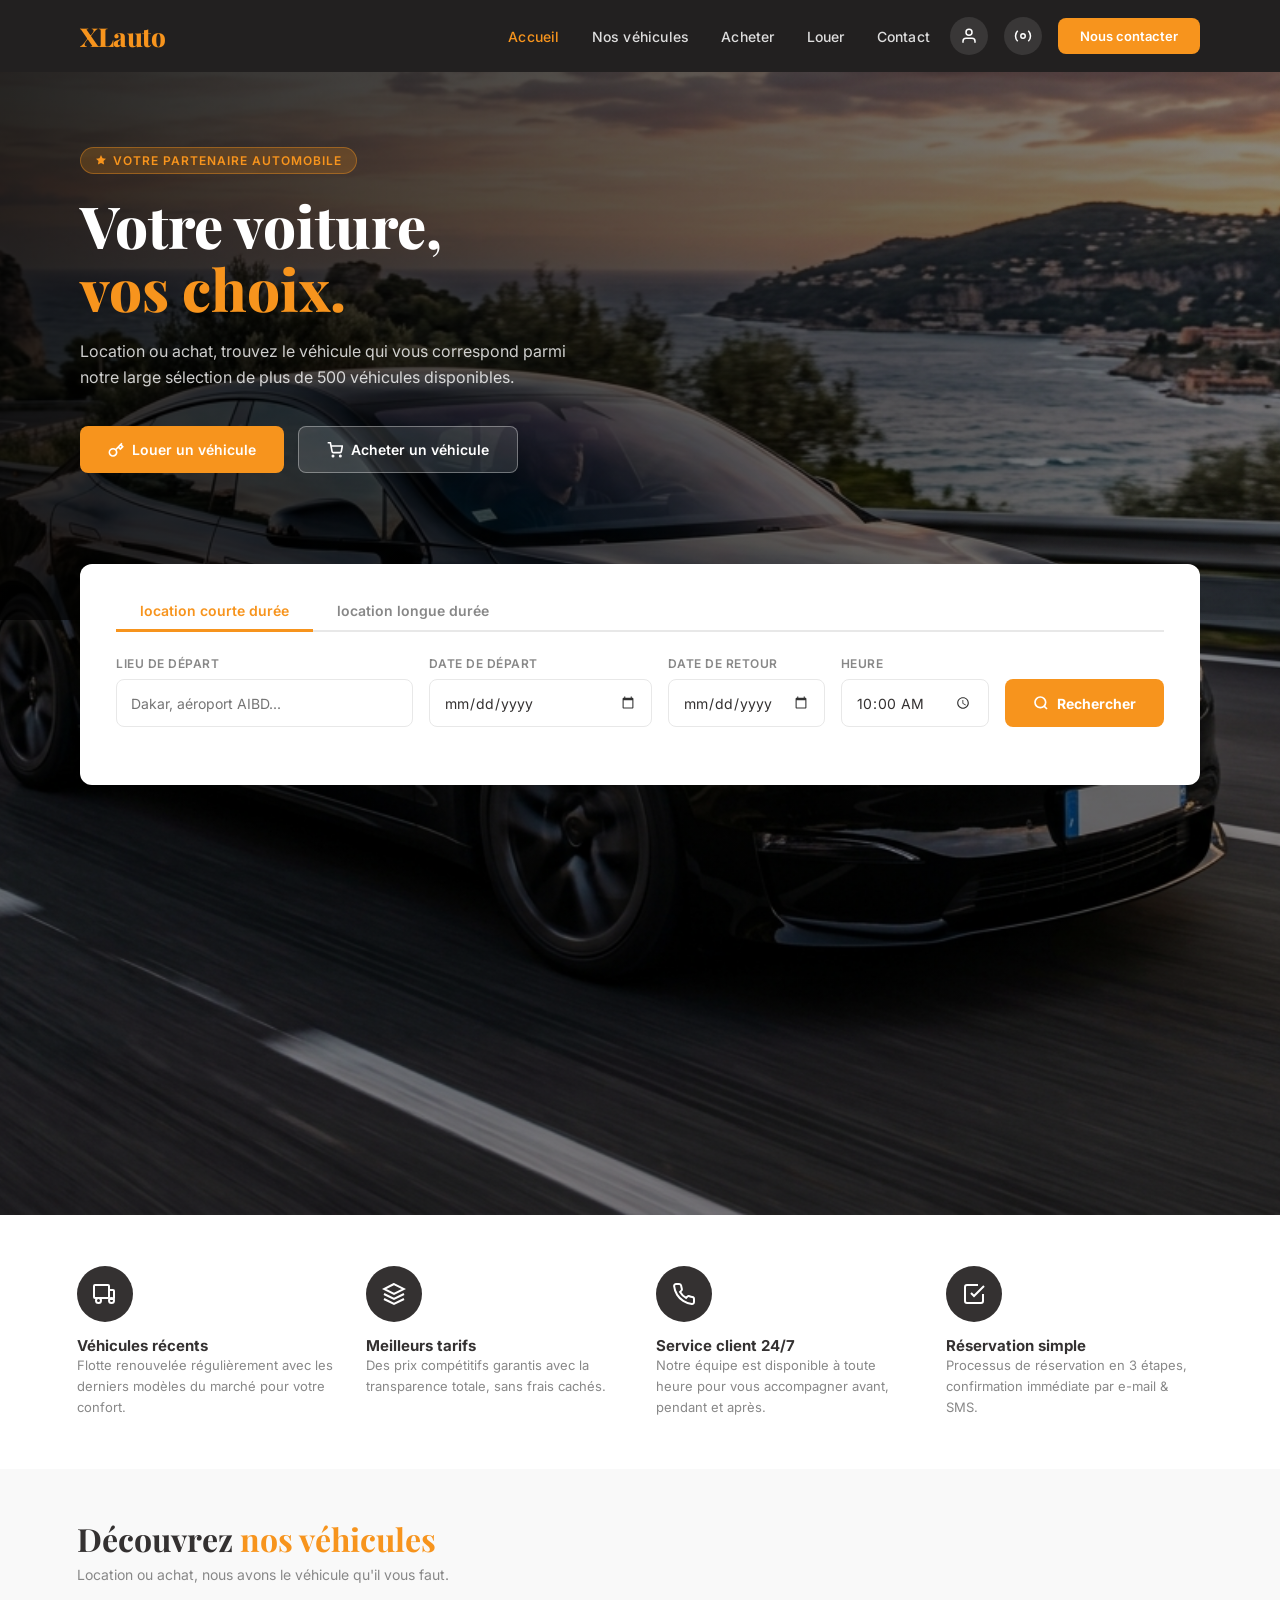
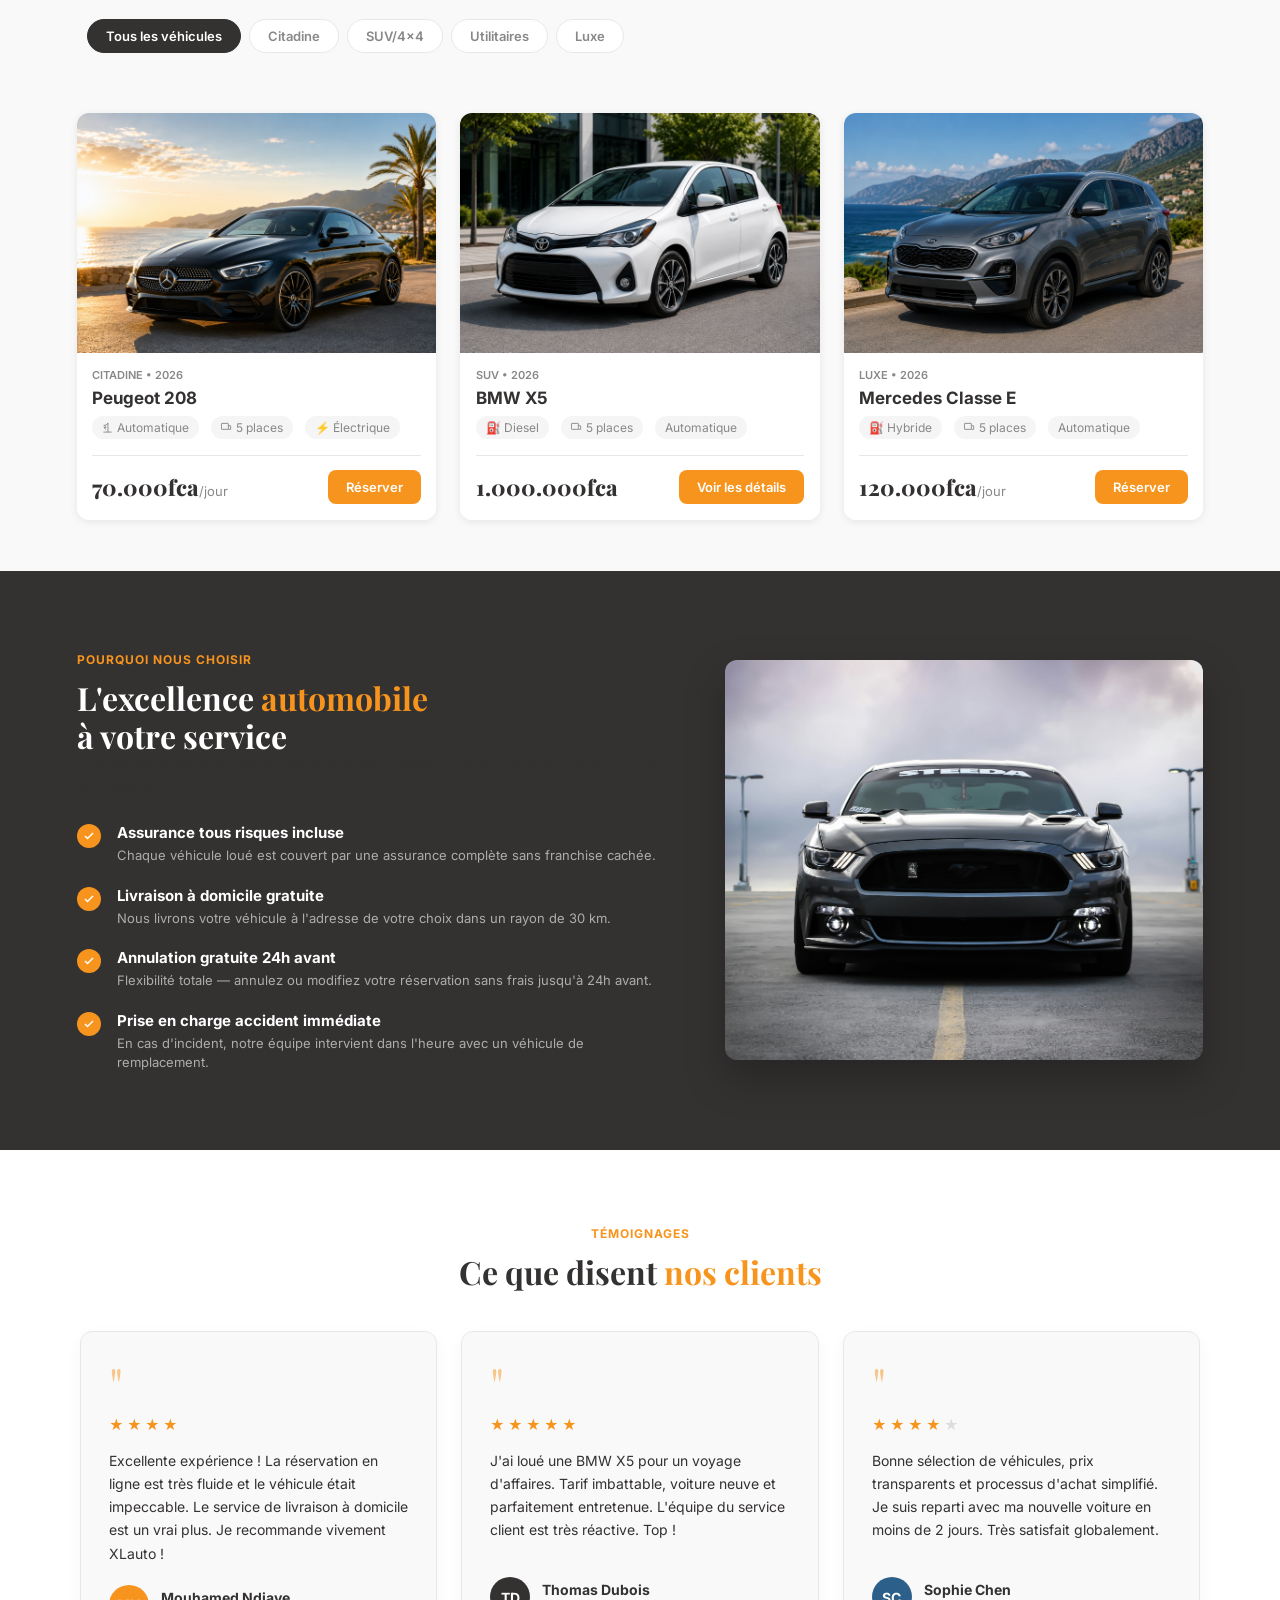
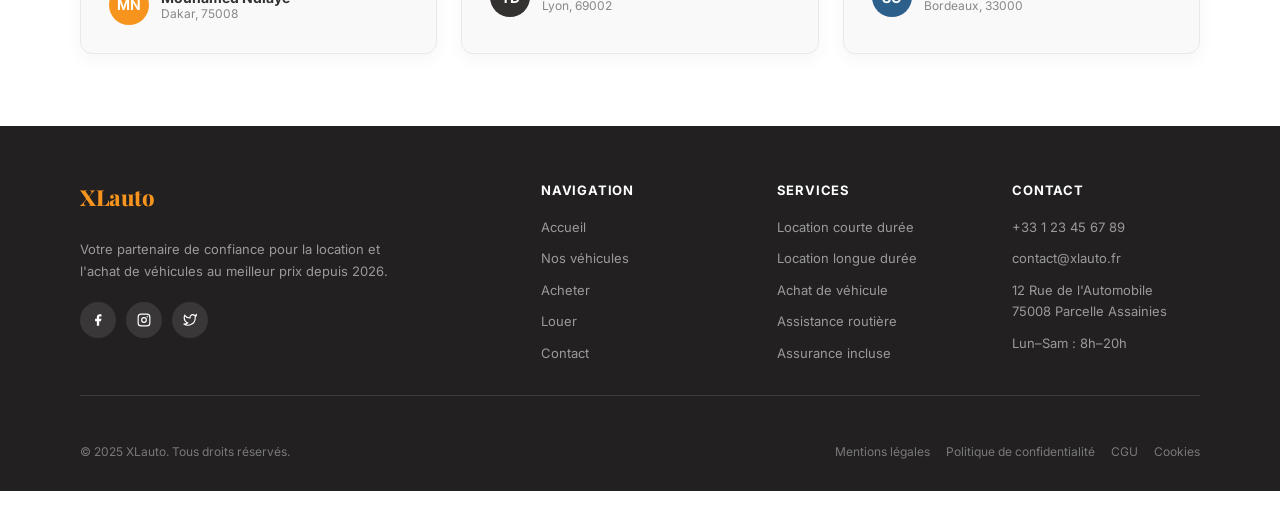
==== commit 3bdd5023: "Améliorer le header" ====
--- a/index.html
+++ b/index.html
@@ -13,6 +13,7 @@
     <header class="header" data-node-id="n1" data-component="header">
       
       <div data-node-id="n2" class="logo" >XLauto</div>
+      <div class="nav-panel">
        <nav data-node-id="n3" class="nav" >
         <a  data-node-id="n4" href="#" class="active">Accueil</a>
         <a data-node-id="n5" href="#">Nos véhicules</a>
@@ -42,6 +43,7 @@
       <label for="menu-toggle" class="menu-toggle" aria-label="Ouvrir le menu">
         <span></span><span></span><span></span>
       </label>
+      </div>
     </header>
     <main>
     <!-- ══ HERO ══ -->
--- a/style.css
+++ b/style.css
@@ -31,17 +31,20 @@
 
   /* ── HEADER ── */
   .header {
-   background-color: #222020;
+    background-color: #222020;
     height: 72px;
     display: flex;
     align-items: center;
+    justify-content: space-between;
     padding: 0 80px;
-    gap: 48px;
     position: fixed;
-    top: 0; left: 0; right: 0;
+    top: 0;
+    left: 0;
+    right: 0;
+    width: 100%;
     z-index: 100;
   }
-   .logo {
+  .logo {
     font-family: var(--font-display);
     font-size: 26px;
     font-weight: 800;
@@ -50,24 +53,25 @@
     flex-shrink: 0;
   }
   /* menu hamburger — caché en desktop */
-.menu-toggle-input { display:none; }
-.menu-toggle {
-  display:none;
-  flex-direction: column;
-  justify-content: center;
-  gap: 5px;
-  width: 30px;
-  height: 30px;
-  cursor:pointer;
-}
-.menu-toggle span {
-  display: block;
-  height: 2px;
-  width: 100%;
-  background: var(--color-white);
-  border-radius: 2px;
-  transition: transform 0.25s ease, opacity 0.25s ease;
-}
+  .menu-toggle-input {
+    display: none;
+  }
+  .menu-toggle {
+    display: none;
+    justify-content: center;
+    gap: 5px;
+    width: 30px;
+    height: 30px;
+    cursor: pointer;
+  }
+  .menu-toggle span {
+    display: block;
+    height: 2px;
+    width: 100%;
+    background: var(--color-white);
+    border-radius: 2px;
+    transition: transform 0.25s ease, opacity 0.25s ease;
+  }
   .nav {
     display: flex;
     gap: 32px;
@@ -86,6 +90,12 @@
     display: flex;
     align-items: center;
     gap: 16px;
+  }
+  .nav-panel{
+    display: flex;
+    justify-content: flex-end;
+    align-items: center;
+    gap: 20px;
   }
   .icon-btn {
     width: 38px;
@@ -115,10 +125,10 @@
   .hero-section{
     background-image: linear-gradient(rgba(0,0,0,0.4), rgba(0,0,0,0.4)), url("image/image_5.png");
     background-size: cover;
-    background-position: center 20%;
+    background-position: center center;
     background-repeat: no-repeat;
     width: 100%;
-    min-height: 150vh;
+    min-height: 135dvh;
   }
 
   /* ── TABLETTE (≤ 1024px) ── */
@@ -128,34 +138,40 @@
 }
 /* ── MOBILE (≤ 768px) ── */
 @media (max-width: 768px) {
-.menu-toggle { display: flex; }
-   .nav{
+  .menu-toggle {
+    display: flex;
+    flex-direction: column;
+  }
+  
+  .nav {
     display: none;
     position: fixed;
-    inset: 70px 400px 0 0;      /* inset = top right bottom left */
-    background-color:#222020;
+    inset: 70px auto 0 0;
+    background-color: #242222;
     flex-direction: column;
     align-items: stretch;
     padding: 1.5rem 2rem 2rem;
+    backdrop-filter: blur(12px);
     border-radius: 0 0 var(--radius-lg) var(--radius-lg);
-    }
-    .header:has(.menu-toggle-input:checked) .nav {
-    display: flex;
-  }
-  .menu-toggle-input:checked + .menu-toggle span:nth-child(1){
+    z-index: 99;
+    gap: 1.1rem;
+  }
+  
+  .header:has(.menu-toggle-input:checked) .nav {
+    display: flex;
+  }
+  
+  .menu-toggle-input:checked + .menu-toggle span:nth-child(1) {
     transform: translateY(7px) rotate(45deg);
-    
-  }
-  .menu-toggle-input:checked + .menu-toggle span:nth-child(2){
+  }
+  
+  .menu-toggle-input:checked + .menu-toggle span:nth-child(2) {
     opacity: 0;
     transform: scaleX(0);
   }
-  .menu-toggle-input:checked + .menu-toggle span:nth-child(3){
+  
+  .menu-toggle-input:checked + .menu-toggle span:nth-child(3) {
     transform: translateY(-7px) rotate(-45deg);
-  }
-  .nav {
-    flex-direction: column;
-    gap: 1.1rem;
   }
 }
   .hero {
@@ -379,11 +395,13 @@
     background-position: center center;
     background-repeat: no-repeat;
     width: 100%;
-    min-height: 155vh;
+    min-height: 100dvh;
   }
   .hero {
     position: relative;
-    height: 620px;
+    height: auto;
+    min-height: 500px;
+    padding: top 80px;
     overflow: hidden;
     display: flex;
     align-items: center;
@@ -392,11 +410,11 @@
     position: relative;
     z-index: 2;
     padding: 0 20px;
-    max-width: 680px;
+    max-width: 100%;
   }
   .hero-title {
     font-family: var(--font-display);
-    font-size: 40px;
+    font-size: clamp(32px, 8vw, 48px); /*  s'adapte automatiquement */
     font-weight: 800;
     color: #fff;
     line-height: 1.1;
@@ -407,16 +425,17 @@
   }
   .hero-title span { color: var(--color-primary); }
   .hero-subtitle {
-    font-size: 16px;
+    font-size: 14px;
     color: rgba(255,255,255,0.8);
     line-height: 1.6;
     margin-bottom: 36px;
     max-width: 520px;
   }
   .search-widget{
-    margin: 0 20px 24px;
-    padding: 24px 20px 32px;
+    margin: 0 16px 16px;
+    padding: 20px 16px;
     border: 1px solid rgba(232, 232, 232, 0.9);
+    border-radius: 12px;
   }
   .search-tabs{
     gap: 2px;
@@ -425,23 +444,26 @@
     padding: 10px 0px;
     gap: 10px;
   }
-  .search-fields{
-    display:flex;
-    flex-direction: column;
-    gap: 1rem;
-  }
-  .field-group,
-  .field-input, .btn-search{
-    width: 100%;
-  }
-  .reach-btn{
-    width: 100%;
-    margin-bottom: 0;
+  .search-fields {
+    grid-template-columns: 1fr 1fr; /* 2 colonnes */
+  }
+  /* Champ lieu prend toute la largeur */
+  .search-fields .field-group:first-child {
+    grid-column: 1 / -1;
+  }
+
+  /* Bouton recherche prend toute la largeur */
+  .reach-btn {
+    grid-column: 1 / -1;
   }
   
 }
 
-
+@media (max-width: 480px) {
+  .search-fields {
+    grid-template-columns: 1fr; /* tout en colonne sur petit mobile */
+  }
+}
 
 /* ── FEATURES ── */
 .features{
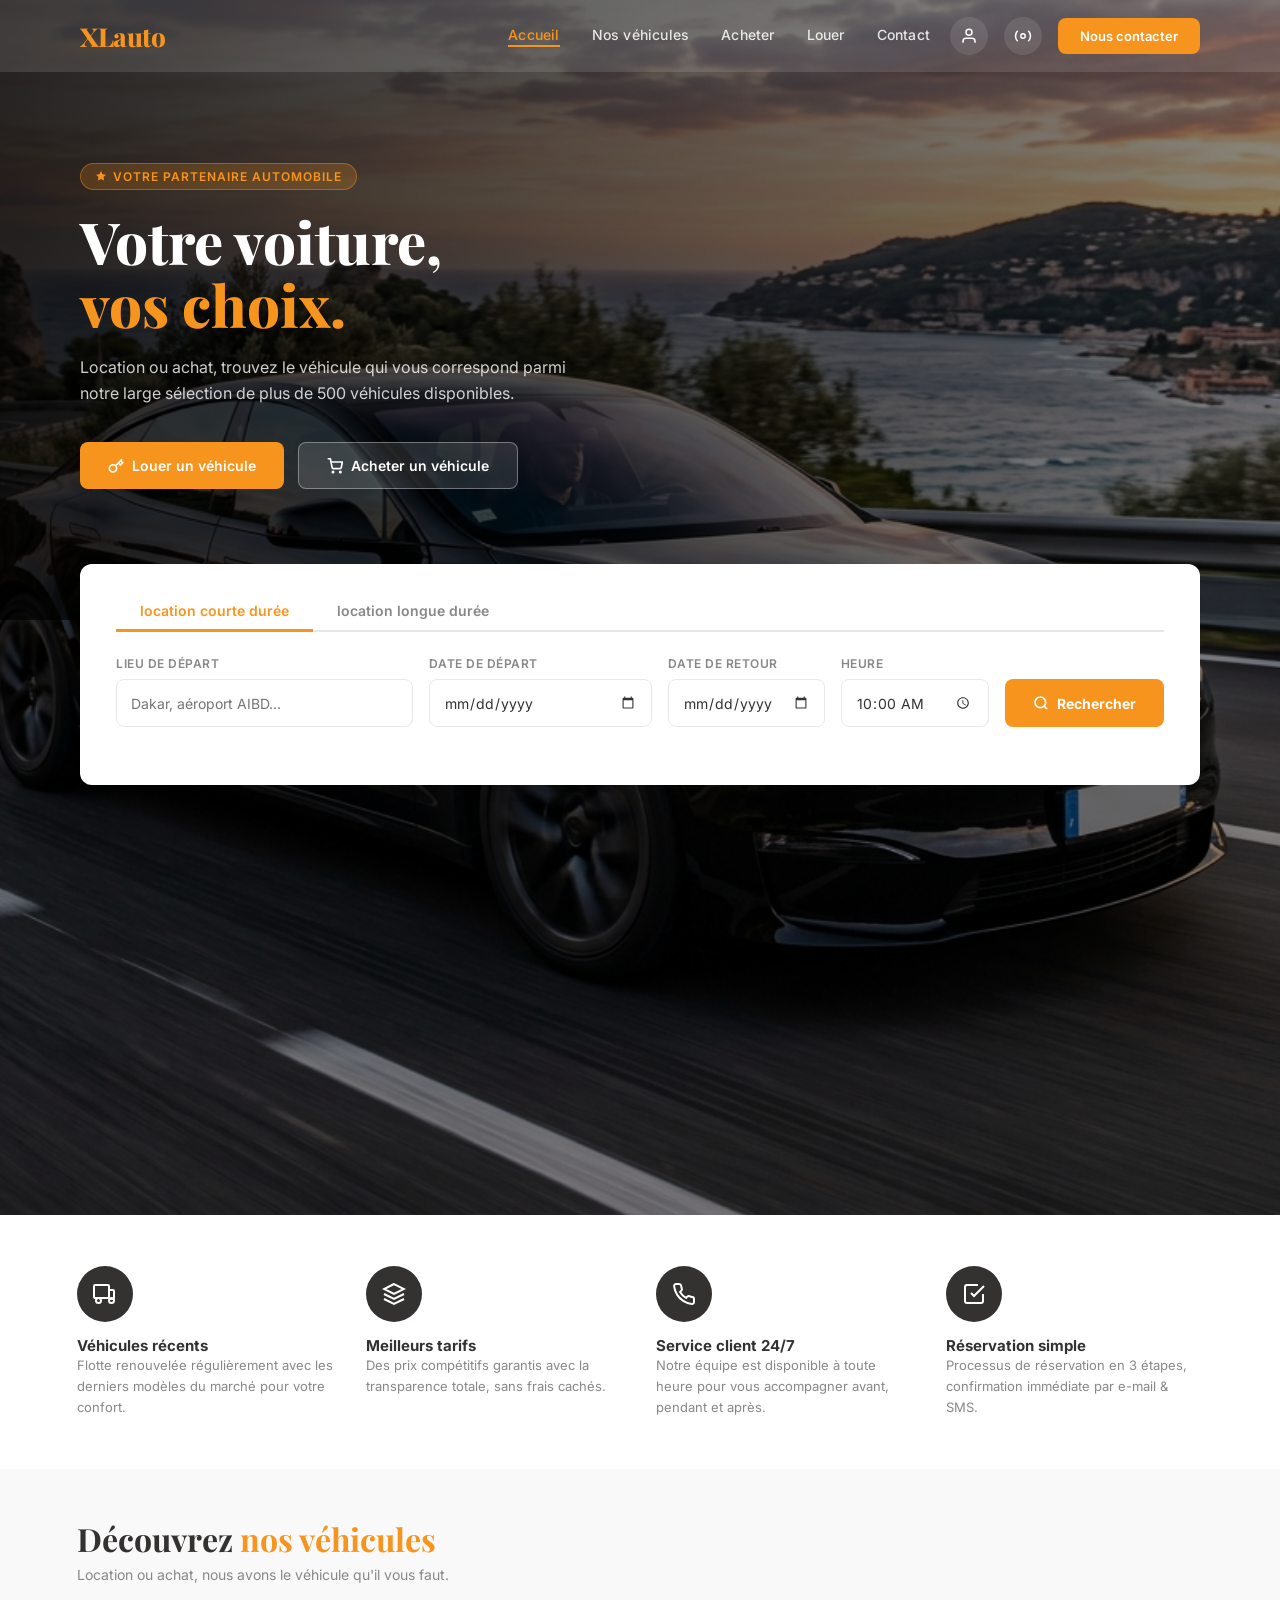
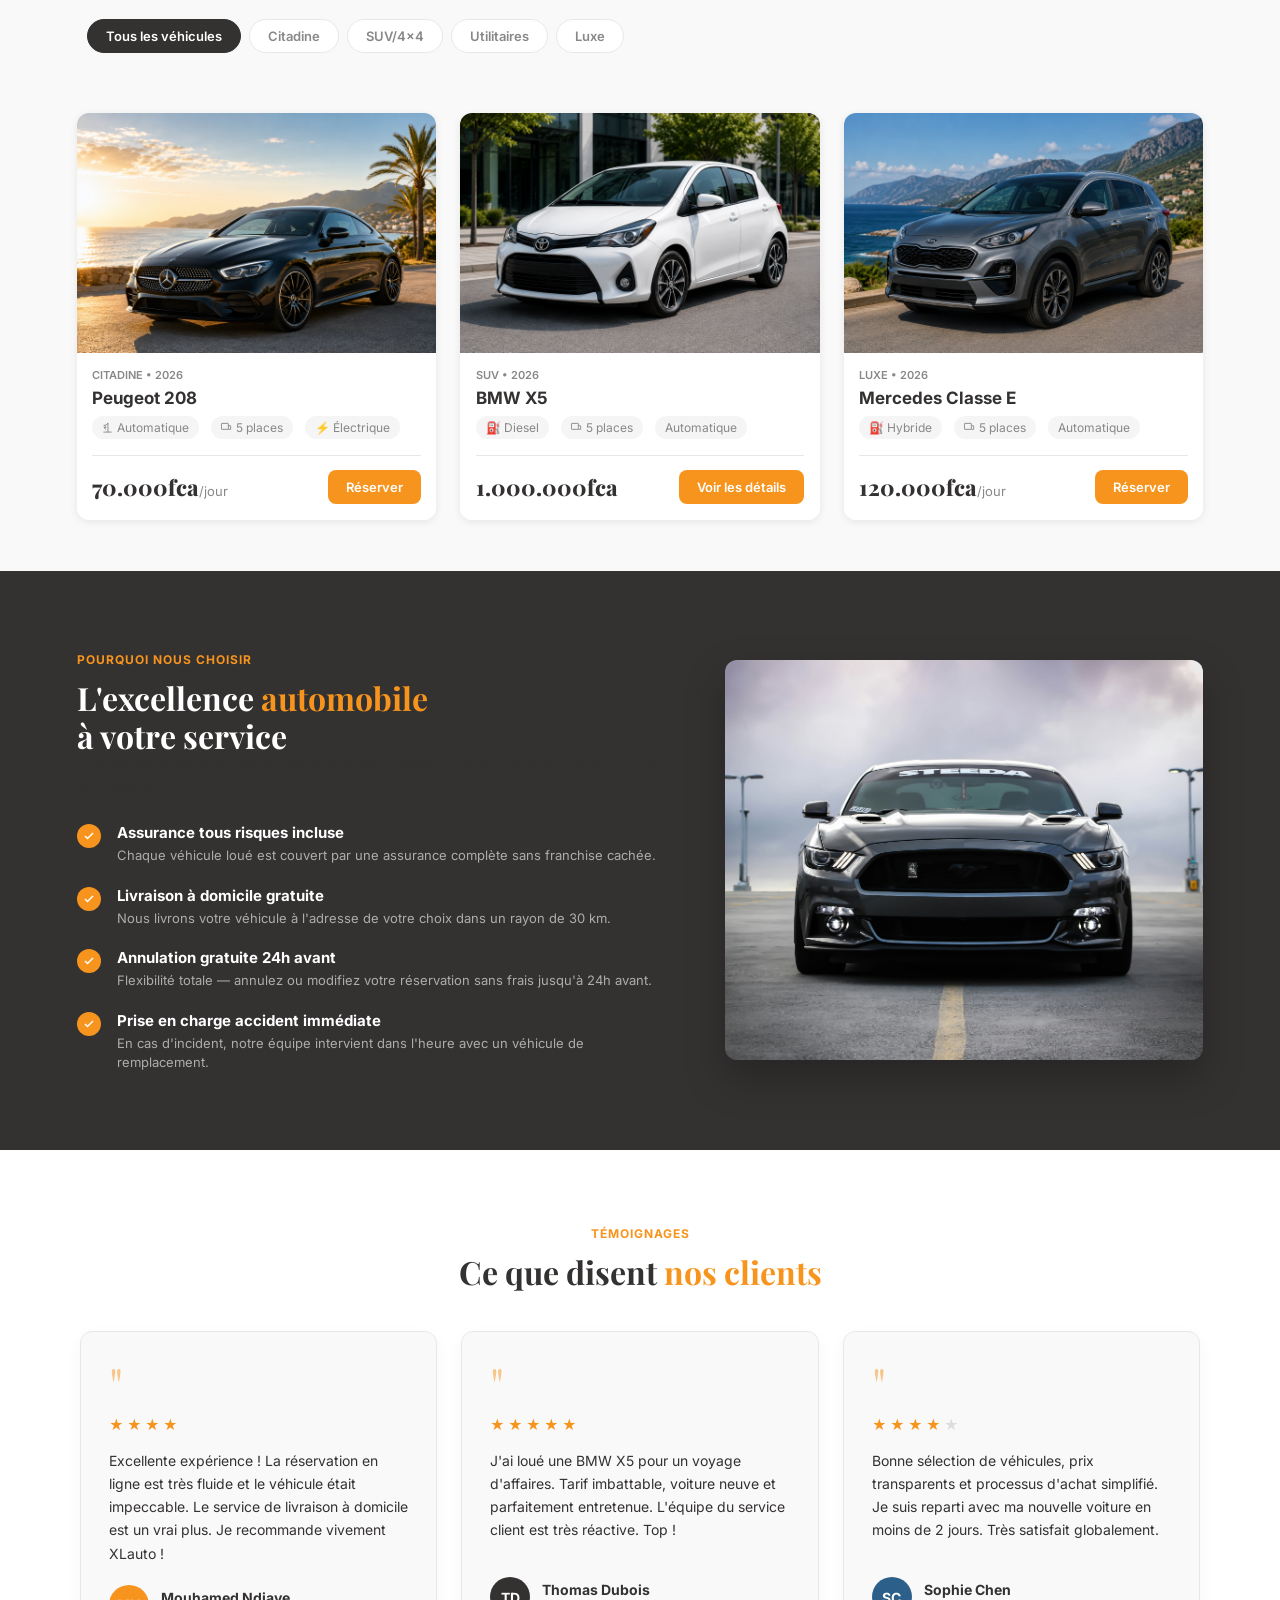
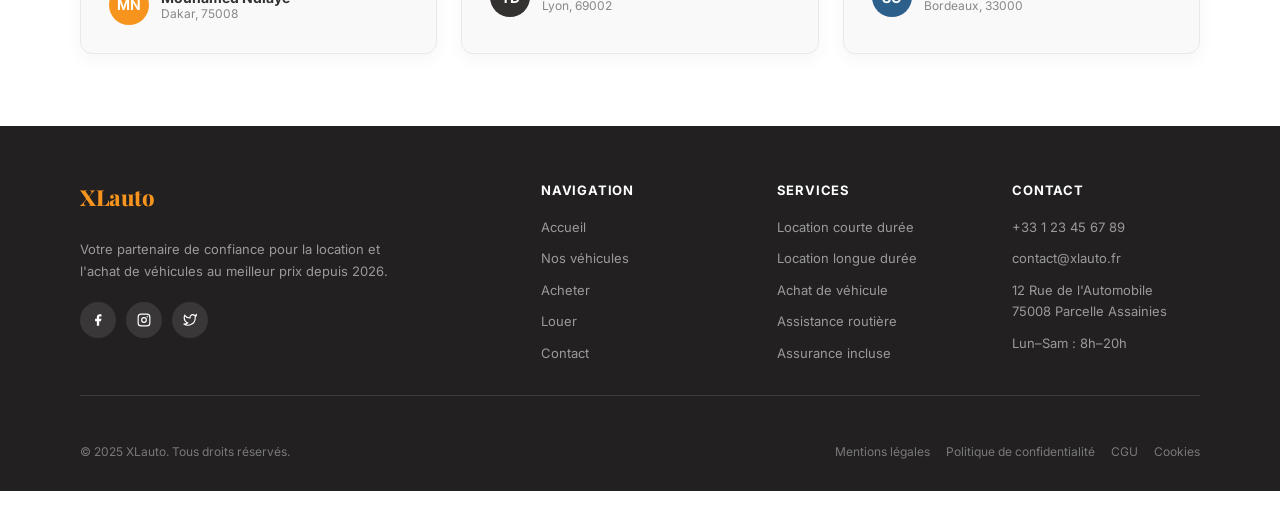
==== commit 75ea4364: "changer le backround du header" ====
--- a/index.html
+++ b/index.html
@@ -414,4 +414,11 @@
       </footer>
    </body>
    </html>
-   +   
+
+   <script>
+ window.addEventListener('scroll', () => {
+  const header = document.querySelector('.header');
+  header.classList.toggle('scrolled', window.scrollY > 60);
+});
+</script>
--- a/style.css
+++ b/style.css
@@ -24,14 +24,14 @@
     --spacing-xl: 64px;
 }
 * { box-sizing: border-box; margin: 0; padding: 0; }
-  body { font-family: var(--font-body); background: var(--color-bg); color: var(--color-ink);  }
+body { font-family: var(--font-body); background: var(--color-bg); color: var(--color-ink); }
 html {
     scroll-behavior: smooth;
-  }
-
-  /* ── HEADER ── */
-  .header {
-    background-color: #222020;
+}
+
+/* ── HEADER ── */
+.header {
+    background: rgba(255,255,255,0.12);
     height: 72px;
     display: flex;
     align-items: center;
@@ -43,61 +43,86 @@
     right: 0;
     width: 100%;
     z-index: 100;
-  }
-  .logo {
+    transition: background 0.3s ease, backdrop-filter 0.3s ease, box-shadow 0.3s ease;
+}
+
+
+.logo {
     font-family: var(--font-display);
     font-size: 26px;
     font-weight: 800;
     color: var(--color-primary);
     letter-spacing: -0.5px;
     flex-shrink: 0;
-  }
-  /* menu hamburger — caché en desktop */
-  .menu-toggle-input {
+}
+/* menu hamburger — caché en desktop */
+.menu-toggle-input {
     display: none;
-  }
-  .menu-toggle {
+}
+.menu-toggle {
     display: none;
     justify-content: center;
     gap: 5px;
     width: 30px;
     height: 30px;
     cursor: pointer;
-  }
-  .menu-toggle span {
+}
+.menu-toggle span {
     display: block;
     height: 2px;
     width: 100%;
     background: var(--color-white);
     border-radius: 2px;
-    transition: transform 0.25s ease, opacity 0.25s ease;
-  }
-  .nav {
+   transition: 
+    transform 0.3s cubic-bezier(0.23, 1, 0.32, 1),
+    opacity 0.2s ease,
+    width 0.3s ease;  /* optionnel : shrink avant rotate */
+  transform-origin: center;  /* pivot au centre de chaque barre */
+}
+.nav {
     display: flex;
     gap: 32px;
     flex: 1;
-  }
-  .nav a {
+}
+.nav a {
     color: rgba(255,255,255,0.85);
     text-decoration: none;
     font-size: 14px;
     font-weight: 500;
     letter-spacing: 0.2px;
     transition: color .2s;
-  }
-  .nav a:hover, .nav a.active { color: var(--color-primary); }
-   .header-actions {
+    position: relative;
+    padding-bottom: 4px;
+}
+.nav a:hover, .nav a.active { color: var(--color-primary); }
+
+.nav a::after{
+  content: '';
+  position: absolute;
+  bottom: 0;
+  left: 0;
+  width: 0;
+  height: 2px;
+  background: var(--color-primary);
+  transition: width 0.3s ease;
+}
+.nav a:hover::after,
+.nav a.active::after {
+  width: 100%;           /* grandit jusqu'à 100% au hover */
+}
+
+.header-actions {
     display: flex;
     align-items: center;
     gap: 16px;
-  }
-  .nav-panel{
+}
+.nav-panel {
     display: flex;
     justify-content: flex-end;
     align-items: center;
     gap: 20px;
-  }
-  .icon-btn {
+}
+.icon-btn {
     width: 38px;
     height: 38px;
     border-radius: var(--radius-pill);
@@ -108,8 +133,8 @@
     justify-content: center;
     cursor: pointer;
     color: #fff;
-  }
-  .btn-contact {
+}
+.btn-contact {
     background: var(--color-primary);
     color: #fff;
     border: none;
@@ -120,79 +145,37 @@
     cursor: pointer;
     font-family: var(--font-body);
     white-space: nowrap;
-  }
-
-  .hero-section{
+}
+
+.hero-section {
     background-image: linear-gradient(rgba(0,0,0,0.4), rgba(0,0,0,0.4)), url("image/image_5.png");
     background-size: cover;
     background-position: center center;
     background-repeat: no-repeat;
     width: 100%;
     min-height: 135dvh;
-  }
-
-  /* ── TABLETTE (≤ 1024px) ── */
-  @media (max-width: 1024px) and (min-width: 768px) {
-  .header { padding: 0 32px; gap: 24px; }
-  .icon-btn { display: none; } /* icônes masquées */
-}
-/* ── MOBILE (≤ 768px) ── */
-@media (max-width: 768px) {
-  .menu-toggle {
-    display: flex;
-    flex-direction: column;
-  }
-  
-  .nav {
-    display: none;
-    position: fixed;
-    inset: 70px auto 0 0;
-    background-color: #242222;
-    flex-direction: column;
-    align-items: stretch;
-    padding: 1.5rem 2rem 2rem;
-    backdrop-filter: blur(12px);
-    border-radius: 0 0 var(--radius-lg) var(--radius-lg);
-    z-index: 99;
-    gap: 1.1rem;
-  }
-  
-  .header:has(.menu-toggle-input:checked) .nav {
-    display: flex;
-  }
-  
-  .menu-toggle-input:checked + .menu-toggle span:nth-child(1) {
-    transform: translateY(7px) rotate(45deg);
-  }
-  
-  .menu-toggle-input:checked + .menu-toggle span:nth-child(2) {
-    opacity: 0;
-    transform: scaleX(0);
-  }
-  
-  .menu-toggle-input:checked + .menu-toggle span:nth-child(3) {
-    transform: translateY(-7px) rotate(-45deg);
-  }
-}
-  .hero {
+}
+
+.hero {
     position: relative;
     height: 620px;
     overflow: hidden;
     display: flex;
     align-items: center;
-  }
-  .hero-overlay {
+    padding-top: 2rem;
+}
+.hero-overlay {
     position: absolute;
     inset: 0;
     background: linear-gradient(90deg, rgba(0,0,0,0.72) 0%, rgba(0,0,0,0.4) 50%, rgba(0,0,0,0.1) 100%);
-  }
-  .hero-content {
+}
+.hero-content {
     position: relative;
     z-index: 2;
     padding: 0 80px;
     max-width: 680px;
-  }
-  .hero-tag {
+}
+.hero-tag {
     display: inline-flex;
     align-items: center;
     gap: 6px;
@@ -206,29 +189,29 @@
     letter-spacing: 1px;
     text-transform: uppercase;
     margin-bottom: 20px;
-  }
-  .hero-title {
+}
+.hero-title {
     font-family: var(--font-display);
     font-size: 58px;
     font-weight: 800;
     color: #fff;
     line-height: 1.1;
     margin-bottom: 18px;
-  }
-  .hero-title span { color: var(--color-primary); }
-  .hero-subtitle {
+}
+.hero-title span { color: var(--color-primary); }
+.hero-subtitle {
     font-size: 16px;
     color: rgba(255,255,255,0.8);
     line-height: 1.6;
     margin-bottom: 36px;
     max-width: 520px;
-  }
-  .hero-cta {
+}
+.hero-cta {
     display: flex;
     gap: 14px;
     flex-wrap: wrap;
-  }
-  .btn-primary {
+}
+.btn-primary {
     background: var(--color-primary);
     color: #fff;
     border: none;
@@ -241,8 +224,9 @@
     display: inline-flex;
     align-items: center;
     gap: 8px;
-  }
-  .btn-secondary {
+     transition: transform 0.25s ease, box-shadow 0.25s ease, background 0.2s ease;
+}
+.btn-secondary {
     background: rgba(255,255,255,0.12);
     color: #fff;
     border: 1.5px solid rgba(255,255,255,0.35);
@@ -256,24 +240,40 @@
     align-items: center;
     gap: 8px;
     backdrop-filter: blur(4px);
-  }
-  
-  /* ── SEARCH WIDGET ── */
-  .search-widget {
+    transition: transform 0.25s ease, box-shadow 0.25s ease, background 0.2s ease;
+}
+
+.btn-primary:hover{
+  transform: translateY(-2px);
+  box-shadow:0 8px 24px rgba(247, 148, 29, 0.4); 
+  background: var(--color-primary-dark);
+}
+.btn-primary:active{
+   transform: translateY(0);
+  box-shadow: none;
+}
+.btn-secondary:hover{
+  transform: translateY(-2px);
+  box-shadow:0 8px 24px rgba(255,255,255,0.3); 
+  background: rgba(255,255,255,0.2);
+}
+/* ── SEARCH WIDGET ── */
+.search-widget {
     background: var(--color-white);
     border-radius: var(--radius-lg);
     padding: 28px 36px clamp(44px, 4.5vw, 72px);
     position: relative;
     margin: -56px 80px 24px;
     margin-bottom: 24px;
-  }
-  .search-tabs {
+}
+.search-tabs {
     display: flex;
     gap: 0;
     margin-bottom: 24px;
     border-bottom: 2px solid var(--color-border);
-  }
-  .tab-btn {
+     position: relative;
+}
+.tab-btn {
     padding: 10px 24px;
     background: none;
     border: none;
@@ -284,24 +284,24 @@
     border-bottom: 3px solid transparent;
     margin-bottom: -2px;
     font-family: var(--font-body);
-    transition: all .2s;
-  }
-  .tab-btn.active {
+    transition: color 0.25s ease;
+}
+.tab-btn.active {
     color: var(--color-primary);
     border-bottom-color: var(--color-primary);
-  }
-  .search-fields {
+}
+.search-fields {
     display: grid;
     grid-template-columns: 2fr 1.5fr 1fr 1fr auto;
     gap: 16px;
     align-items: end;
-  }
-  .search-fields > div:last-child {
+}
+.search-fields > div:last-child {
     display: flex;
     align-items: flex-end;
     height: 100%;
-  }
-  .field-group label {
+}
+.field-group label {
     display: block;
     font-size: 12px;
     font-weight: 600;
@@ -309,8 +309,8 @@
     text-transform: uppercase;
     letter-spacing: 0.5px;
     margin-bottom: 8px;
-  }
-  .field-input {
+}
+.field-input {
     width: 100%;
     height: 48px;
     border: 1.5px solid var(--color-border);
@@ -321,9 +321,9 @@
     font-family: var(--font-body);
     background: var(--color-bg);
     outline: none;
-  }
-  .field-input:focus { border-color: var(--color-primary); }
-  .btn-search {
+}
+.field-input:focus { border-color: var(--color-primary); }
+.btn-search {
     height: 48px;
     width: 100%;
     background: var(--color-primary);
@@ -342,264 +342,182 @@
     white-space: nowrap;
     align-self: end;
     transition: transform 0.2s ease, box-shadow 0.2s ease;
-  }
-  .btn-search:hover {
+}
+.btn-search:hover {
     transform: translateY(-1px);
     box-shadow: 0 6px 16px rgba(247, 148, 29, 0.2);
-  }
-  .field-input[type="date"],
-  .field-input[type="time"] {
+}
+.field-input[type="date"],
+.field-input[type="time"] {
     appearance: none;
     -webkit-appearance: none;
     cursor: pointer;
     color-scheme: light;
-  }
-
-  .field-input[type="date"]::-webkit-calendar-picker-indicator,
-  .field-input[type="time"]::-webkit-calendar-picker-indicator {
+}
+
+.field-input[type="date"]::-webkit-calendar-picker-indicator,
+.field-input[type="time"]::-webkit-calendar-picker-indicator {
     cursor: pointer;
     opacity: 0.8;
-  }
-
-  .hero-content {
+}
+
+.hero-content {
     animation: fade-up 0.8s ease-out both;
-  }
-
-  .search-widget {
+}
+
+.search-widget {
     animation: fade-up 0.95s ease-out both;
-  }
-
-  @keyframes fade-up {
+}
+
+@keyframes fade-up {
     from {
-      opacity: 0;
-      transform: translateY(24px);
+        opacity: 0;
+        transform: translateY(24px);
     }
     to {
-      opacity: 1;
-      transform: translateY(0);
-    }
-  }
-
-  @media (max-width:768px) {
-.header{
-  gap:20px;
-  padding-left: 1px;
-  padding-right: 1px;
-}
-.btn-contact{
-  padding: 8px 14px;
-}
-.hero-section{
-    background-image: linear-gradient(rgba(0,0,0,0.4), rgba(0,0,0,0.4)), url("image/image_10.png");
-    background-size: cover;
-    background-position: center center;
-    background-repeat: no-repeat;
-    width: 100%;
-    min-height: 100dvh;
-  }
-  .hero {
-    position: relative;
-    height: auto;
-    min-height: 500px;
-    padding: top 80px;
-    overflow: hidden;
-    display: flex;
-    align-items: center;
-  }
-  .hero-content {
-    position: relative;
-    z-index: 2;
-    padding: 0 20px;
-    max-width: 100%;
-  }
-  .hero-title {
-    font-family: var(--font-display);
-    font-size: clamp(32px, 8vw, 48px); /*  s'adapte automatiquement */
-    font-weight: 800;
-    color: #fff;
-    line-height: 1.1;
-    margin-bottom: 18px;
-  }
-  .hero-tag{
-    font-size: 10px;
-  }
-  .hero-title span { color: var(--color-primary); }
-  .hero-subtitle {
-    font-size: 14px;
-    color: rgba(255,255,255,0.8);
-    line-height: 1.6;
-    margin-bottom: 36px;
-    max-width: 520px;
-  }
-  .search-widget{
-    margin: 0 16px 16px;
-    padding: 20px 16px;
-    border: 1px solid rgba(232, 232, 232, 0.9);
-    border-radius: 12px;
-  }
-  .search-tabs{
-    gap: 2px;
-  }
-  .tab-btn{
-    padding: 10px 0px;
-    gap: 10px;
-  }
-  .search-fields {
-    grid-template-columns: 1fr 1fr; /* 2 colonnes */
-  }
-  /* Champ lieu prend toute la largeur */
-  .search-fields .field-group:first-child {
-    grid-column: 1 / -1;
-  }
-
-  /* Bouton recherche prend toute la largeur */
-  .reach-btn {
-    grid-column: 1 / -1;
-  }
-  
-}
-
-@media (max-width: 480px) {
-  .search-fields {
-    grid-template-columns: 1fr; /* tout en colonne sur petit mobile */
-  }
-}
+        opacity: 1;
+        transform: translateY(0);
+    }
+}
+/* 2. Compteur animé sur les stats */
+@keyframes count-up {
+  from { opacity: 0; transform: translateY(16px); }
+  to   { opacity: 1; transform: translateY(0); }
+}
+/* 5. Star rating — remplissage au hover (CSS seul) */
+.stars .star {
+  transition: transform 0.15s ease;
+  cursor: default;
+}
+.stars:hover .star {
+  transform: scale(1.2);
+}
+
 
 /* ── FEATURES ── */
-.features{
-  padding: clamp(40px, 4vw, 80px) clamp(32px, 6vw, 80px);
-  background: var(--color-bg);
-}
 .features {
+    padding: clamp(40px, 4vw, 80px) clamp(32px, 6vw, 80px);
+    background: var(--color-bg);
     display: grid;
     grid-template-columns: repeat(4, 1fr);
     gap: 32px;
-  }
-.feature-card{
-  display: flex;
-  flex-direction: column;
-  align-items: flex-start;
-  gap: 14px;
-}
-.feature-icon{
-  width: 56px;
-  height: 56px;
-  background: var(--color-ink);
-  border-radius: 50%;
-  display: flex;
-  align-items: center;
-  justify-content: center;
-  flex-shrink: 0;
+}
+.feature-card {
+    display: flex;
+    flex-direction: column;
+    align-items: flex-start;
+    gap: 14px;
+}
+.feature-icon {
+    width: 56px;
+    height: 56px;
+    background: var(--color-ink);
+    border-radius: 50%;
+    display: flex;
+    align-items: center;
+    justify-content: center;
+    flex-shrink: 0;
 }
 .feature-icon svg {
-  color: #fff;
-}
-.feature-title{
-  font-size: 15px;
-  font-weight: 700;
-  color: var(--color-ink);
-}
-.feature-desc{
-  font-size: 13px;
-  color: var(--color-muted);
-  line-height: 1.6;
-}
-
-@media (max-width:768px){
-  .features{
-    grid-template-columns: repeat(2, 1fr);
-    gap: clamp(18px, 4vw, 30px);
-    padding: clamp(20px, 5vw, 30px) clamp(16px, 6vw, 24px);
-  }
+    color: #fff;
+}
+.feature-title {
+    font-size: 15px;
+    font-weight: 700;
+    color: var(--color-ink);
+}
+.feature-desc {
+    font-size: 13px;
+    color: var(--color-muted);
+    line-height: 1.6;
 }
 
 /* ── VEHICLES ── */
-.vehicules{
-  /* padding responsive: top/bottom and left/right clamp */
-  padding: clamp(24px, 4vw, 72px) clamp(16px, 6vw, 90px);
-  background: var(--color-surface-2);
+.vehicules {
+    padding: clamp(24px, 4vw, 72px) clamp(16px, 6vw, 90px);
+    background: var(--color-surface-2);
 }
 .section-header {
     display: flex;
     flex-direction: column;
     align-items: flex-start;
     margin-bottom: 36px;
-  }
+}
 .section-label {
-  display: inline-block;
-  margin-bottom: 12px;
-  color: var(--color-primary);
-  font-size: 12px;
-  font-weight: 700;
-  letter-spacing: 1px;
-  text-transform: uppercase;
-}
-.section-title{
-  font-family: var(--font-display);
-  font-size: 32px;
-  font-weight: 700;
-  color: var(--color-ink);
-  line-height: 1.2;
-}
-.section-title span{
-  color: var(--color-primary);
-}
-.section-subtitle{
-  font-size: 14px;
-  color: var(--color-muted);
-  margin-top: 8px;
-}
-.filter-buttons{
-  display: flex;
-  gap: 8px;
-  margin: 10px;
-  margin-bottom: 60px;
-}
-.filter-btn{
-  padding: 8px 18px;
-  border-radius: var(--radius-pill);
-  font-size: 13px;
-  font-weight: 600;
-  cursor: pointer;
-  border: 1.5px solid var(--color-border);
-  background: var(--color-bg);
-  color: var(--color-muted);
-  font-family: var(--font-body);
-}
-.filter-btn.active{
-  background: var(--color-ink);
-  color: #fff;
-  border-color: var(--color-ink);
+    display: inline-block;
+    margin-bottom: 12px;
+    color: var(--color-primary);
+    font-size: 12px;
+    font-weight: 700;
+    letter-spacing: 1px;
+    text-transform: uppercase;
+}
+.section-title {
+    font-family: var(--font-display);
+    font-size: 32px;
+    font-weight: 700;
+    color: var(--color-ink);
+    line-height: 1.2;
+}
+.section-title span {
+    color: var(--color-primary);
+}
+.section-subtitle {
+    font-size: 14px;
+    color: var(--color-muted);
+    margin-top: 8px;
+}
+.filter-buttons {
+    display: flex;
+    gap: 8px;
+    margin: 10px;
+    margin-bottom: 60px;
+}
+.filter-btn {
+    padding: 8px 18px;
+    border-radius: var(--radius-pill);
+    font-size: 13px;
+    font-weight: 600;
+    cursor: pointer;
+    border: 1.5px solid var(--color-border);
+    background: var(--color-bg);
+    color: var(--color-muted);
+    font-family: var(--font-body);
+}
+.filter-btn.active {
+    background: var(--color-ink);
+    color: #fff;
+    border-color: var(--color-ink);
 }
 .vehicles-grid {
     display: grid;
     grid-template-columns: repeat(auto-fit, minmax(240px, 1fr));
     gap: clamp(16px, 2.5vw, 24px);
-  }
-.vehicule-card{
-  background: var(--color-white);
-  border-radius: var(--radius-lg);
-  overflow: hidden;
-  box-shadow: var(--shadow-card);
-  transition: box-shadow .2s, transform .2s;
+}
+.vehicule-card {
+    background: var(--color-white);
+    border-radius: var(--radius-lg);
+    overflow: hidden;
+    box-shadow: var(--shadow-card);
+    transition: transform 0.3s ease, box-shadow 0.3s ease;
 }
 .vehicule-card:hover {
-    box-shadow: 0 8px 24px rgba(0,0,0,0.12);
-    transform: translateY(-2px);
-}
-.card-body{
-  padding: clamp(12px, 1.2vw, 18px);
-}
-.card-meta{
-  font-size: 11px;
-  color: var(--color-muted);
-  text-transform: uppercase;
-  letter-spacing: 0.8;
-  font-weight: 600;
-  margin-bottom: 6px;
-}
-.card-name{
-  font-size: 17px;
+    transform: translateY(-6px);
+    box-shadow: 0 20px 48px rgba(0,0,0,0.15);
+}
+.card-body {
+    padding: clamp(12px, 1.2vw, 18px);
+}
+.card-meta {
+    font-size: 11px;
+    color: var(--color-muted);
+    text-transform: uppercase;
+    letter-spacing: 0.8;
+    font-weight: 600;
+    margin-bottom: 6px;
+}
+.card-name {
+    font-size: 17px;
     font-weight: 700;
     color: var(--color-ink);
     margin-bottom: 8px;
@@ -633,14 +551,14 @@
     font-weight: 800;
     color: var(--color-ink);
     font-family: var(--font-display);
-  }
-  .card-price span {
+}
+.card-price span {
     font-size: 13px;
     font-weight: 400;
     color: var(--color-muted);
     font-family: var(--font-body);
-  }
-  .btn-reserve {
+}
+.btn-reserve {
     background: var(--color-primary);
     color: #fff;
     border: none;
@@ -651,43 +569,34 @@
     cursor: pointer;
     font-family: var(--font-body);
     transition: transform 0.2s ease, box-shadow 0.2s ease;
-  }
-  .btn-reserve:hover {
+}
+.btn-reserve:hover {
     transform: translateY(-1px);
     box-shadow: 0 6px 16px rgba(247, 148, 29, 0.2);
-  }
-  .vehicule-image{
-      width: 100%;
-      height: auto;
-      object-fit: cover;
-      display: block;
-      background: linear-gradient(135deg, #2c3e50, #3d5a6b);
-      position: relative;
-      overflow: hidden;
-    }
-  
-@media (max-width: 768px){
-  .vehicules{
-    padding: clamp(16px, 4vw, 32px) 20px;
-  }
-  /* Allow filter buttons to wrap instead of forcing a scroll bar */
-  .filter-buttons { display: flex; gap: 8px; overflow-x: auto; padding-bottom: 4px; margin-bottom: 20px; scrollbar-width: none; }
-    .filter-buttons::-webkit-scrollbar { display: none; }
-  .vehicles-grid{
-    grid-template-columns: repeat(1, 1fr);
-    gap: 20px;
-  }
+}
+.vehicule-image {
+    width: 100%;
+    height: auto;
+    object-fit: cover;
+    display: block;
+    background: linear-gradient(135deg, #2c3e50, #3d5a6b);
+    position: relative;
+    overflow: hidden;
+     transition: transform 0.5s ease;
+}
+.vehicle-card:hover .vehicule-image {
+  transform: scale(1.06);  /* zoom sur l'image au hover de la card */
 }
 
 /* ── WHY US ── */
-.ref-img{
-  width: 100%;
-  max-width: 500px;
-  height: 400px;
-  object-fit: cover;
-  border-radius: 12px;
-  box-shadow: 0 18px 40px rgba(0,0,0,0.25);
-  display: block;
+.ref-img {
+    width: 100%;
+    max-width: 500px;
+    height: 400px;
+    object-fit: cover;
+    border-radius: 12px;
+    box-shadow: 0 18px 40px rgba(0,0,0,0.25);
+    display: block;
 }
 .why-us {
     padding: clamp(40px, 6vw, 80px);
@@ -696,22 +605,22 @@
     grid-template-columns: minmax(0, 1.1fr) minmax(280px, 0.9fr);
     gap: clamp(32px, 5vw, 80px);
     align-items: center;
-  }
-  .why-content { max-width: 620px; }
-  .why-content .section-label { color: var(--color-primary); }
-  .why-content .section-title { color: #fff; }
-  .why-list {
+}
+.why-content { max-width: 620px; }
+.why-content .section-label { color: var(--color-primary); }
+.why-content .section-title { color: #fff; }
+.why-list {
     list-style: none;
     margin-top: 28px;
     display: flex;
     flex-direction: column;
     gap: 20px;
-  }
-  .why-item {
+}
+.why-item {
     display: flex;
     align-items: flex-start;
     gap: 16px;
-  }
+}
 .why-check {
     width: 24px;
     height: 24px;
@@ -722,46 +631,35 @@
     justify-content: center;
     flex-shrink: 0;
     margin-top: 1px;
-  }
-  .why-item-text h4 {
+}
+.why-item-text h4 {
     font-size: 15px;
     font-weight: 700;
     color: #fff;
     margin-bottom: 4px;
-  }
-  .why-item-text p {
+}
+.why-item-text p {
     font-size: 13px;
     color: rgba(255,255,255,0.6);
     line-height: 1.5;
-  }
-@media (max-width: 768px){
-  .why-us{
-    display: flex;
-    flex-direction: column;
-    padding: clamp(28px, 5vw, 40px) 20px;
-  }
-  .ref-img{
-    width: 100%;
-    max-width: 360px;
-    height: 260px;
-  }
-}
-
-/*TESTIMONIALS */
-.section-temoignage{
-  text-align: center;
-  margin-bottom: 40px;
+}
+
+/* ── TESTIMONIALS ── */
+.section-temoignage {
+    text-align: center;
+    margin-bottom: 40px;
 }
 .testimonials {
     padding: 72px 80px;
     background: var(--color-bg);
-  }
+}
 
 .testimonials-grid {
     display: grid;
     grid-template-columns: repeat(3, 1fr);
     gap: 24px;
-    margin-top: 40px;}
+    margin-top: 40px;
+}
 .testimonial-card {
     background: var(--color-surface-2);
     border-radius: var(--radius-lg);
@@ -769,34 +667,34 @@
     position: relative;
     border: 1px solid var(--color-border);
     box-shadow: 0 6px 18px rgba(0,0,0,0.04);
-  }
-  .quote-icon {
+}
+.quote-icon {
     font-family: var(--font-display);
     font-size: 48px;
     color: var(--color-primary);
     line-height: 1;
     opacity: 0.5;
     margin-bottom: 8px;
-  }
- .testimonial-text {
+}
+.testimonial-text {
     font-size: 14px;
     color: var(--color-ink);
     line-height: 1.65;
     margin-bottom: 20px;
     min-height: 108px;
-  }
- .stars {
+}
+.stars {
     display: flex;
     gap: 3px;
     margin-bottom: 16px;
-  }
-   .star { color: var(--color-primary); font-size: 14px; }
-  .reviewer {
+}
+.star { color: var(--color-primary); font-size: 14px; }
+.reviewer {
     display: flex;
     align-items: center;
     gap: 12px;
-  }
-  .reviewer-avatar {
+}
+.reviewer-avatar {
     width: 40px;
     height: 40px;
     border-radius: 50%;
@@ -808,17 +706,9 @@
     color: #fff;
     font-size: 14px;
     flex-shrink: 0;
-  }
+}
 .reviewer-name { font-size: 14px; font-weight: 700; color: var(--color-ink); }
-  .reviewer-city { font-size: 12px; color: var(--color-muted); }
-@media (max-width: 768px){
-  .testimonials-grid{
-    grid-template-columns: repeat(1, 1fr);
-  }
-  .testimonials{
-    padding: clamp(28px, 5vw, 40px) 20px;
-  }
-}
+.reviewer-city { font-size: 12px; color: var(--color-muted); }
 
 /* ── FOOTER ── */
 .footer {
@@ -826,7 +716,7 @@
     color: #fff;
     padding: 56px 80px 32px;
     margin-bottom: 40px;
-  }
+}
 .footer-top {
     display: grid;
     grid-template-columns: 2.2fr 1fr 1fr 1fr;
@@ -834,20 +724,20 @@
     margin-bottom: 48px;
     padding-bottom: 32px;
     border-bottom: 1px solid rgba(255,255,255,0.12);
-  }
-  .footer-brand .logo { font-size: 22px; display: inline-block; margin-bottom: 14px; }
+}
+.footer-brand .logo { font-size: 22px; display: inline-block; margin-bottom: 14px; }
 .footer-brand p {
     margin-top: 12px;
     color: rgba(255,255,255,0.55);
     line-height: 1.7;
     max-width: 320px;
     font-size: 13px;
-  }
+}
 .social-links {
     display: flex;
     gap: 10px;
     margin-top: 20px;
-  }
+}
 .social-btn {
     width: 36px;
     height: 36px;
@@ -858,7 +748,7 @@
     background: rgba(255,255,255,0.1);
     color: #fff;
     text-decoration: none;
-  }
+}
 .footer-col h4 {
     font-size: 13px;
     font-weight: 700;
@@ -866,22 +756,22 @@
     text-transform: uppercase;
     letter-spacing: 0.8px;
     margin-bottom: 18px;
-  }
+}
 .footer-col ul {
     list-style: none;
     display: flex;
     flex-direction: column;
     gap: 10px;
-  }
+}
 .footer-col a {
     text-decoration: none;
-   font-size: 13px;
-   color: rgba(255,255,255,0.55);
+    font-size: 13px;
+    color: rgba(255,255,255,0.55);
     line-height: 1.5;
-  }
+}
 .footer-col a:hover {
     color: var(--color-primary);
-  }
+}
 .footer-bottom {
     display: flex;
     justify-content: space-between;
@@ -890,73 +780,275 @@
     flex-wrap: wrap;
     color: rgba(255,255,255,0.7);
     font-size: 13px;
-  }
+}
 .footer-bottom-links {
     display: flex;
     gap: 16px;
     flex-wrap: wrap;
-  }
-  .footer-bottom p { font-size: 12px; color: rgba(255,255,255,0.4); }
+}
+.footer-bottom p { font-size: 12px; color: rgba(255,255,255,0.4); }
 .footer-bottom-links a {
     font-size: 12px;
     color: rgba(255,255,255,0.4);
     text-decoration: none;
-  }
+}
 .footer-bottom-links a:hover {
     color: var(--color-primary);
-  }
-  .bottom-nav {
+}
+.bottom-nav {
     display: none;
-  }
+}
+
+/* ═══════════════════════════════════════════════ */
+/* ───────── MEDIA QUERIES (ORGANIZED) ───────── */
+/* ═══════════════════════════════════════════════ */
+
+/* ── TABLETTE (≤ 1024px et ≥ 768px) ── */
+@media (max-width: 1024px) and (min-width: 768px) {
+    .header {
+        padding: 0 32px;
+        gap: 24px;
+    }
+    .icon-btn {
+        display: none;
+    }
+}
+
+/* ── MOBILE (≤ 768px) ── */
 @media (max-width: 768px) {
-  .footer {
-    padding: 40px 20px 24px;
-  }
-  .footer-top {
-    grid-template-columns: 1fr;
-    gap: 28px;
-    margin-bottom: 28px;
-  }
-  .footer-bottom {
-    flex-direction: column;
-    align-items: flex-start;
-    padding-bottom: 40px;
-  }
-  .bottom-nav {
-      display: flex;
-      position: fixed;
-      bottom: 0; left: 0; right: 0;
-      width: 100%;
-      background: #fff;
-      border-top: 1px solid var(--color-border);
-      display: flex;
-      height: 64px;
-      z-index: 200;
-      box-shadow: 0 -2px 12px rgba(0,0,0,0.08);
-}
-.nav-item {
-      flex: 1; display: flex; flex-direction: column;
-      align-items: center; justify-content: center;
-      gap: 3px; color: var(--color-muted);
-      font-size: 10px; font-weight: 600;
-      text-decoration: none;
-  }
-.nav-item.active { color: var(--color-primary); }
+    /* Header - Menu mobile */
+    .header {
+        gap: 20px;
+        padding-left: 1px;
+        padding-right: 1px;
+        background: rgba(255,255,255,0.85);
+    }
+    .menu-toggle {
+        display: flex;
+        flex-direction: column;
+    }
+    .nav {
+        display: none;
+        position: fixed;
+        inset: 70px auto 0 0;
+        background: rgba(255,255,255,0.85);
+        flex-direction: column;
+        align-items: stretch;
+        padding: 1.5rem 2rem 2rem;
+        backdrop-filter: blur(12px);
+        border-radius: 0 0 var(--radius-lg) var(--radius-lg);
+        z-index: 99;
+        gap: 1.1rem;
+    }
+    .nav a {
+        font-size: 16px;
+        font-weight: 600;
+        color: var(--color-ink);
+    }
+    .menu-toggle span{
+        background: var(--color-ink);
+    }
+    .icon-btn {
+        color: var(--color-ink);
+    }
+    .header:has(.menu-toggle-input:checked) .nav {
+        display: flex;
+    }
+    .menu-toggle-input:checked + .menu-toggle span:nth-child(1) {
+        transform: translateY(7px) rotate(45deg);
+    }
+    .menu-toggle-input:checked + .menu-toggle span:nth-child(2) {
+        opacity: 0;
+        transform: scaleX(0);
+    }
+    .menu-toggle-input:checked + .menu-toggle span:nth-child(3) {
+        transform: translateY(-7px) rotate(-45deg);
+    }
+    .btn-contact {
+        padding: 8px 14px;
+    }
+
+    /* Hero section */
+    .hero-section {
+        background-image: linear-gradient(rgba(0,0,0,0.4), rgba(0,0,0,0.4)), url("image/image_10.png");
+        background-size: cover;
+        background-position: center center;
+        background-repeat: no-repeat;
+        width: 100%;
+        min-height: 100dvh;
+    }
+    .hero {
+        position: relative;
+        height: auto;
+        min-height: 500px;
+        padding-top: 3rem;
+        overflow: hidden;
+        display: flex;
+        align-items: center;
+    }
+    .hero-content {
+        position: relative;
+        z-index: 2;
+        padding: 0 20px;
+        max-width: 100%;
+    }
+    .hero-title {
+        font-family: var(--font-display);
+        font-size: clamp(32px, 8vw, 48px);
+        font-weight: 800;
+        color: #fff;
+        line-height: 1.1;
+        margin-bottom: 18px;
+    }
+    .hero-tag {
+        font-size: 10px;
+    }
+    .hero-title span { color: var(--color-primary); }
+    .hero-subtitle {
+        font-size: 14px;
+        color: rgba(255,255,255,0.8);
+        line-height: 1.6;
+        margin-bottom: 36px;
+        max-width: 520px;
+    }
+    .search-widget {
+        margin: 0 16px 16px;
+        padding: 20px 16px;
+        border: 1px solid rgba(232, 232, 232, 0.9);
+        border-radius: 12px;
+    }
+    .search-tabs {
+        gap: 2px;
+    }
+    .tab-btn {
+        padding: 10px 0px;
+        gap: 10px;
+    }
+    .search-fields {
+        grid-template-columns: 1fr 1fr;
+    }
+    .search-fields .field-group:first-child {
+        grid-column: 1 / -1;
+    }
+    .reach-btn {
+        grid-column: 1 / -1;
+    }
+
+    /* Features */
+    .features {
+        grid-template-columns: repeat(2, 1fr);
+        gap: clamp(18px, 4vw, 30px);
+        padding: clamp(20px, 5vw, 30px) clamp(16px, 6vw, 24px);
+    }
+
+    /* Vehicles */
+    .vehicules {
+        padding: clamp(16px, 4vw, 32px) 20px;
+    }
+    .filter-buttons {
+        display: flex;
+        gap: 8px;
+        overflow-x: auto;
+        padding-bottom: 4px;
+        margin-bottom: 20px;
+        scrollbar-width: none;
+    }
+    .filter-buttons::-webkit-scrollbar { display: none; }
+    .vehicles-grid {
+        grid-template-columns: repeat(1, 1fr);
+        gap: 20px;
+    }
+
+    /* Why Us */
+    .why-us {
+        display: flex;
+        flex-direction: column;
+        padding: clamp(28px, 5vw, 40px) 20px;
+    }
+    .ref-img {
+        width: 100%;
+        max-width: 360px;
+        height: 260px;
+    }
+
+    /* Testimonials */
+    .testimonials-grid {
+        grid-template-columns: repeat(1, 1fr);
+    }
+    .testimonials {
+        padding: clamp(28px, 5vw, 40px) 20px;
+    }
+
+    /* Footer */
+    .footer {
+        padding: 40px 20px 24px;
+    }
+    .footer-top {
+        grid-template-columns: 1fr;
+        gap: 28px;
+        margin-bottom: 28px;
+    }
+    .footer-bottom {
+        flex-direction: column;
+        align-items: flex-start;
+        padding-bottom: 40px;
+    }
+    .bottom-nav {
+        display: flex;
+        position: fixed;
+        bottom: 0;
+        left: 0;
+        right: 0;
+        width: 100%;
+        background: #fff;
+        border-top: 1px solid var(--color-border);
+        height: 64px;
+        z-index: 200;
+        box-shadow: 0 -2px 12px rgba(0,0,0,0.08);
+    }
+    .nav-item {
+        flex: 1;
+        display: flex;
+        flex-direction: column;
+        align-items: center;
+        justify-content: center;
+        gap: 3px;
+        color: var(--color-muted);
+        font-size: 10px;
+        font-weight: 600;
+        text-decoration: none;
+    }
+    .nav-item.active { color: var(--color-primary); }
     .nav-item svg { stroke: currentColor; }
-.nav-item:active{
-  color: var(--color-primary);
-}
-}
-
-/*nav bottom */
-
-
-@media (max-width:360px){
-  .icon-btn.parametre{
-    display: none;
-    padding-left: clamp;
-  }
-  .header{
-    padding-left: 0;
-  }
-}+    .nav-item:active { color: var(--color-primary); }
+}
+
+/* ── PETIT MOBILE (≤ 480px) ── */
+@media (max-width: 480px) {
+    .search-fields {
+        grid-template-columns: 1fr;
+    }
+}
+
+/* ── TRÈS PETIT MOBILE (≤ 360px) ── */
+@media (max-width: 360px) {
+    .icon-btn.parametre {
+        display: none;
+        padding-left: clamp;
+    }
+    .header {
+        padding-left: 0;
+    }
+}
+
+/* Desktop-only: apply scrolled visual only on large screens to avoid mobile nav overlap */
+@media (min-width: 768px) {
+    .header.scrolled {
+         background: rgba(255,255,255,.85);
+        backdrop-filter: blur(16px) saturate(180%);
+        -webkit-backdrop-filter: blur(16px) saturate(180%);
+        box-shadow: 0 1px 0 rgba(255,255,255,0.1);
+    }
+    .header.scrolled .nav a { color: var(--c-ink); }
+    .header.scrolled .icon-btn { color: var(--c-ink); }
+}
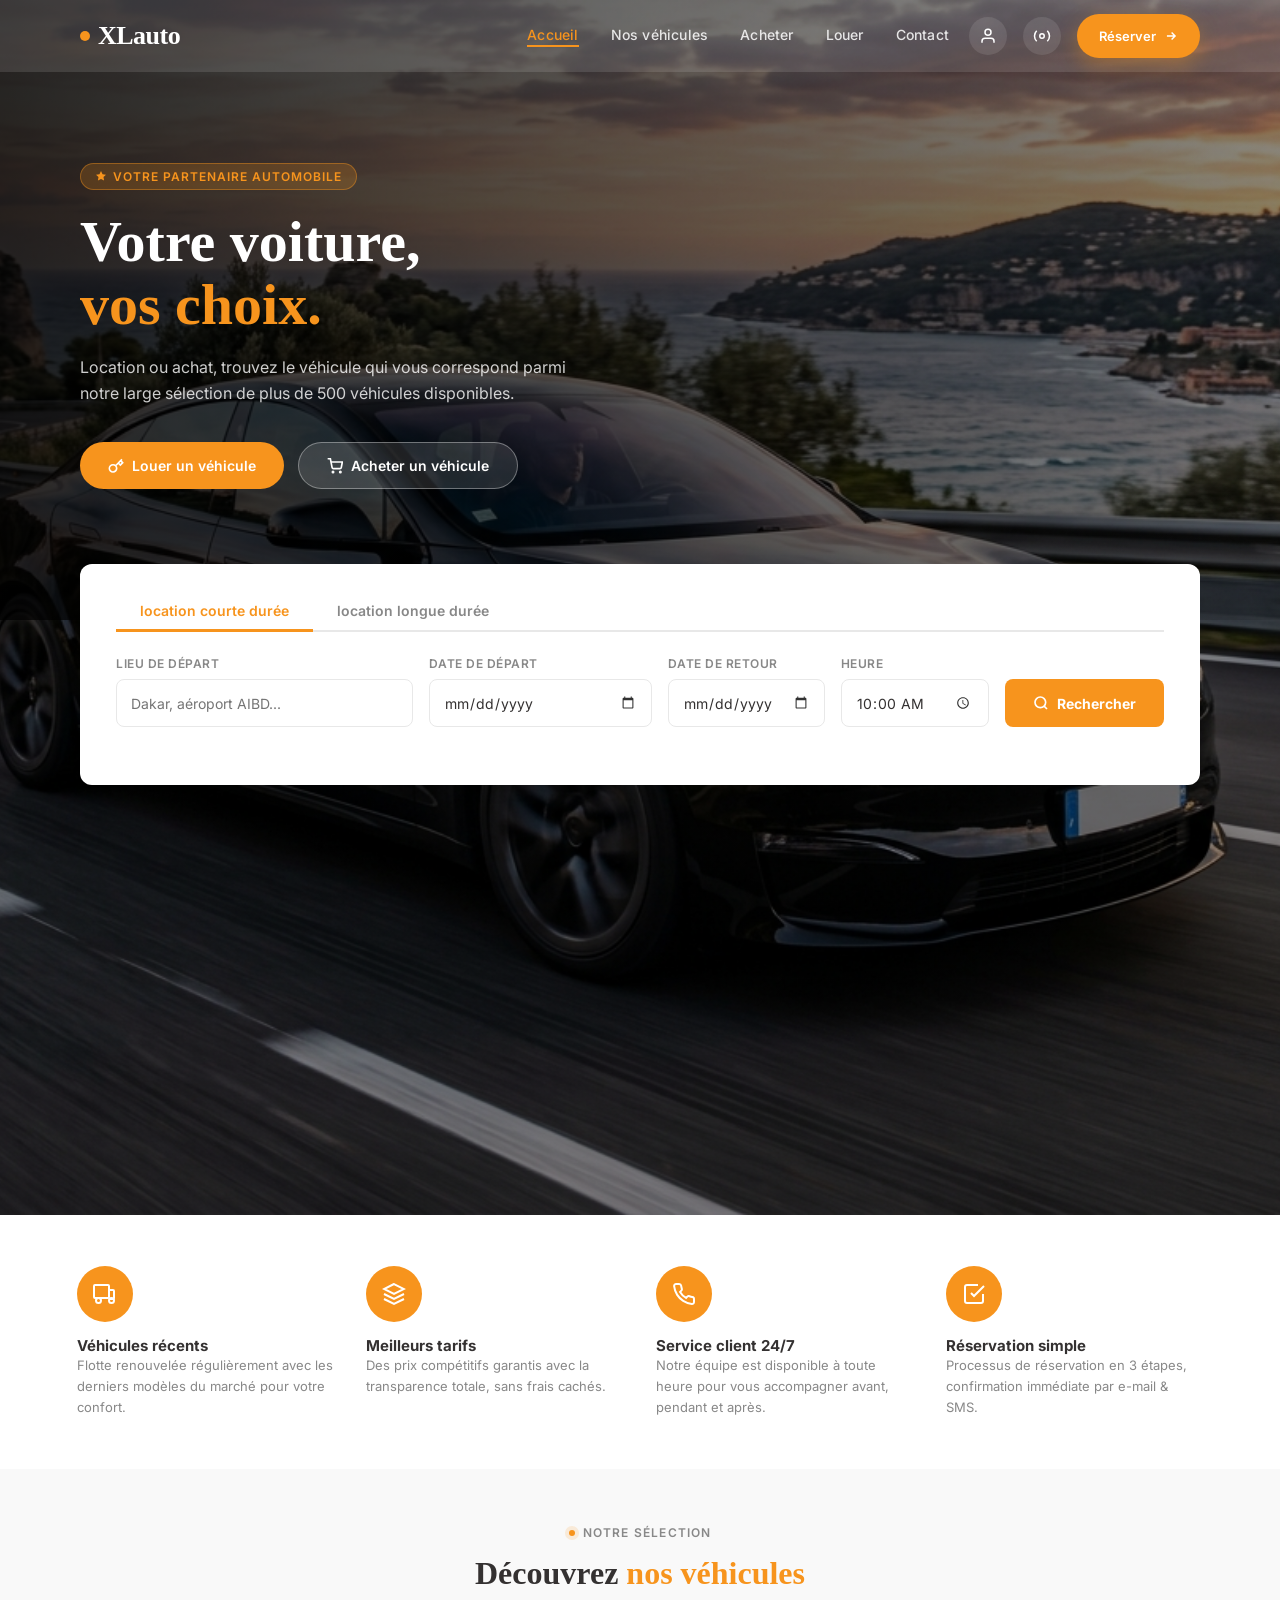
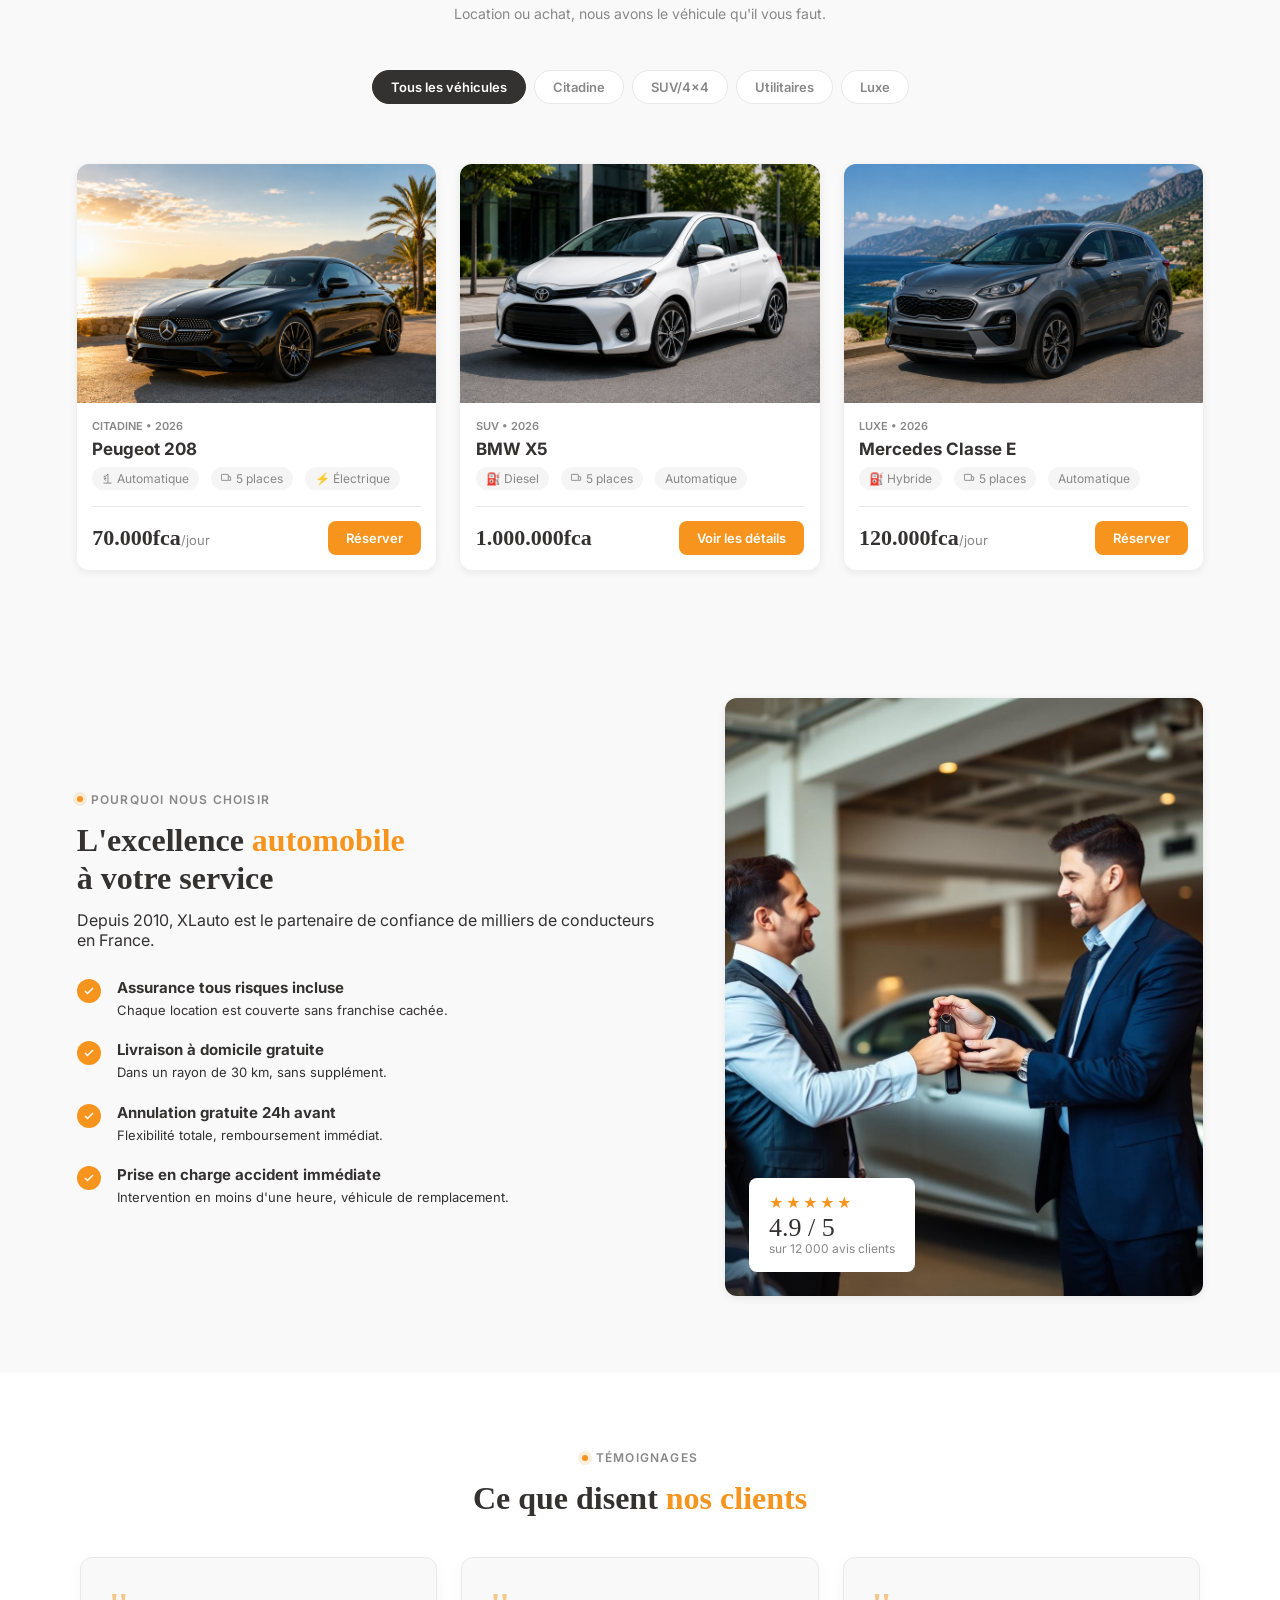
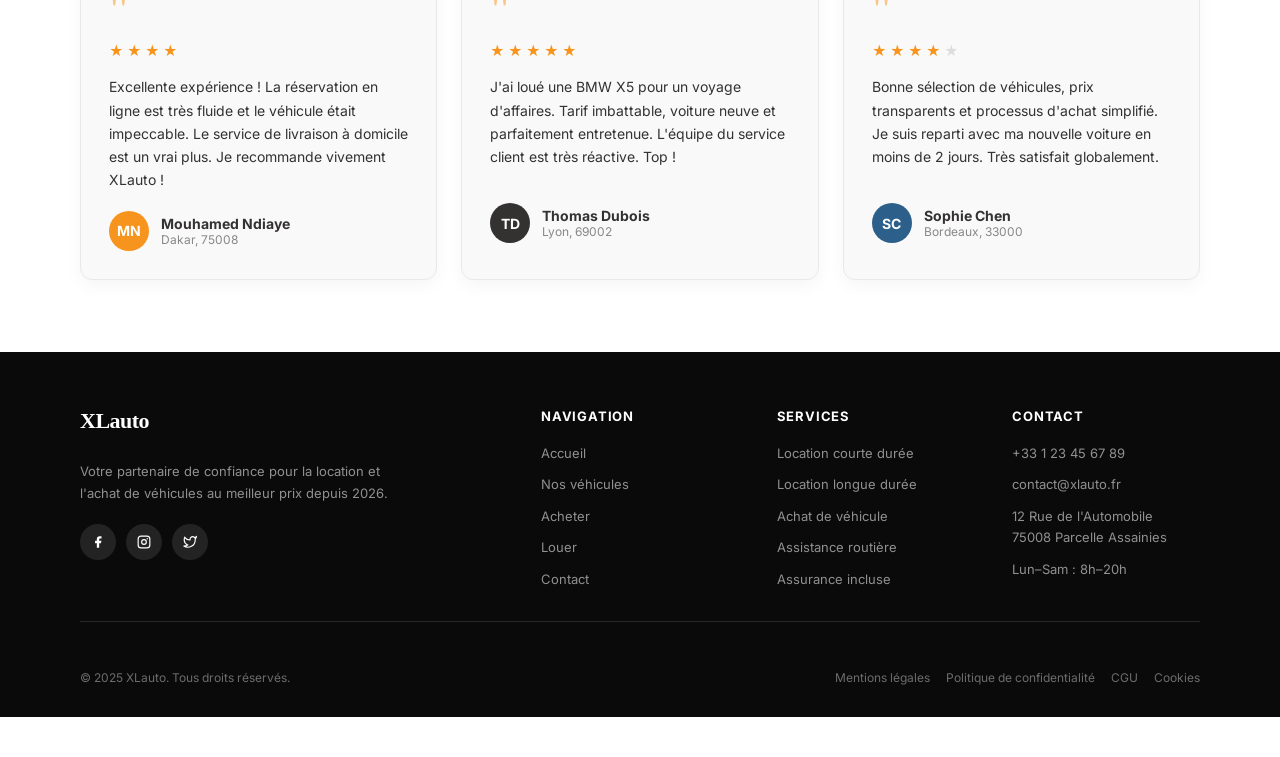
==== commit c76d01c9: "Finissons" ====
--- a/index.html
+++ b/index.html
@@ -4,7 +4,11 @@
     <meta charset="UTF-8">
     <meta name="viewport" content="width=device-width, initial-scale=1.0">
     <title>XLauto</title>
-    <link href="https://fonts.googleapis.com/css2?family=Playfair+Display:wght@400;700;800&family=Inter:wght@300;400;500;600;700&display=swap" rel="stylesheet"/>
+     <!-- Polices Google : une pour les titres (élégante), une pour le texte (lisible) -->
+  <link rel="preconnect" href="https://fonts.googleapis.com" />
+  <link rel="preconnect" href="https://fonts.gstatic.com" crossorigin />
+  <link href="https://fonts.googleapis.com/css2?family=Instrument+Serif:ital@0;1&family=Inter:wght@400;500;600;700;800&display=swap" rel="stylesheet" />
+
     <link rel="stylesheet" href="style.css">
 </head>
 <body>
@@ -12,7 +16,8 @@
     <!-- ══ HEADER ══ -->
     <header class="header" data-node-id="n1" data-component="header">
       
-      <div data-node-id="n2" class="logo" >XLauto</div>
+      <a href="#" data-node-id="n2" class="logo" ><span class="logo-dot"></span> XLauto
+      </a>
       <div class="nav-panel">
        <nav data-node-id="n3" class="nav" >
         <a  data-node-id="n4" href="#" class="active">Accueil</a>
@@ -36,7 +41,9 @@
             <path data-node-id="n17" d="M19.07 4.93a10 10 0 0 1 0 14.14M4.93 4.93a10 10 0 0 0 0 14.14"/>
           </svg>
         </button>
-        <button data-node-id="n18" class="btn-contact">Nous contacter</button>
+        <a href="#" data-node-id="n18" class="btn-contact btn-sm"> Réserver
+          <svg width="14" height="14" viewBox="0 0 24 24" fill="none" stroke="currentColor" stroke-width="2.5"><path d="M5 12h14M13 6l6 6-6 6"/></svg>
+        </a>
       </div>
        <!-- Checkbox hack pour le menu mobile, sans JS -->
       <input type="checkbox" id="menu-toggle" class="menu-toggle-input">
@@ -143,9 +150,12 @@
           </div>
         </div>
    </section>
-   
+   <!-- ════════════════════════════════════════════════════════════════════
+         VEHICULES — cartes produit avec image, spécifications et prix
+         ════════════════════════════════════════════════════════════════════ -->
     <section data-node-id="n98" class="vehicules" data-component="vehicules-section">
       <div data-node-id="n99" class="section-header">
+        <span class="eyebrow"><span class="eyebrow-dot"></span>Notre sélection</span>
         <h2 data-node-id="n100" class="section-title">Découvrez <span data-node-id="101">nos véhicules</span></h2>
         <p data-node-id="n102" class="section-subtitle">Location ou achat, nous avons le véhicule qu'il vous faut.</p>
       </div>
@@ -230,7 +240,7 @@
     <!-- ══ WHY US ══ -->
      <section data-node-id="n152" class="why-us" data-component="why-us" aria-labelledby="why-us-title">
       <div data-node-id="n186" class="why-content">
-      <div data-node-id="153" class="section-label">Pourquoi nous choisir</div>
+      <span class="eyebrow"><span class="eyebrow-dot"></span>Pourquoi nous choisir</span>
       <h2 id="why-us-title" data-node-id="154" class="section-title">L'excellence <span data-node-id="n155">automobile</span><br>à votre service</h2>
       <p data-node-id="n156">Depuis 2010, XLauto est le partenaire de confiance de milliers de conducteurs en France.</p>
       <ul data-node-id="n157" class="why-list">
@@ -240,7 +250,7 @@
           </div>
           <div data-node-id="n162" class="why-item-text">
             <h4 data-node-id="n163">Assurance tous risques incluse</h4>
-            <p data-node-id="n164">Chaque véhicule loué est couvert par une assurance complète sans franchise cachée.</p>
+            <p data-node-id="n164">Chaque location est couverte sans franchise cachée.</p>
           </div>
         </li>
         <li data-node-id="n165" class="why-item">
@@ -249,7 +259,7 @@
             </div>
             <div data-node-id="n169" class="why-item-text">
               <h4 data-node-id="n170">Livraison à domicile gratuite</h4>
-              <p data-node-id="n171">Nous livrons votre véhicule à l'adresse de votre choix dans un rayon de 30 km.</p>
+              <p data-node-id="n171">Dans un rayon de 30 km, sans supplément.</p>
             </div>
           </li>
           <li data-node-id="n172" class="why-item">
@@ -258,7 +268,7 @@
             </div>
             <div data-node-id="n176" class="why-item-text">
               <h4 data-node-id="n177">Annulation gratuite 24h avant</h4>
-              <p data-node-id="n178">Flexibilité totale — annulez ou modifiez votre réservation sans frais jusqu'à 24h avant.</p>
+              <p data-node-id="n178">Flexibilité totale, remboursement immédiat.</p>
             </div>
           </li>
           <li data-node-id="n179" class="why-item">
@@ -267,20 +277,25 @@
             </div>
             <div data-node-id="n183" class="why-item-text">
               <h4 data-node-id="n184">Prise en charge accident immédiate</h4>
-              <p data-node-id="n185">En cas d'incident, notre équipe intervient dans l'heure avec un véhicule de remplacement.</p>
+              <p data-node-id="n185">Intervention en moins d'une heure, véhicule de remplacement.</p>
             </div>
           </li>
       </ul>
       </div>
-      <div data-node-id="n187" class="img">
-        <img src="image/image_12.jpg" alt="image_12" class="ref-img" data-node-id="n189">
+      <div data-node-id="n187" class="why-img">
+        <img src="image/why.jpg" alt="image_12" class="ref-img" data-node-id="n189">
+        <div class="floating-card">
+          <div class="floating-stars">★★★★★</div>
+          <strong>4.9 / 5</strong>
+          <span>sur 12 000 avis clients</span>
+        </div>
       </div>
      </section>
 
     <!-- ══ TESTIMONIALS ══ -->
      <section data-node-id="n190" class="testimonials" data-component="testimonials">
       <div data-node-id="n191" class="section-temoignage">
-        <div data-node-id="n192" class="section-label">Témoignages</div>
+        <span class="eyebrow"><span class="eyebrow-dot"></span>Témoignages</span>
         <h2 data-node-id="n193" class="section-title">Ce que disent <span data-node-id="n194">nos clients</span></h2>
       </div>
       <div data-node-id="n195" class="testimonials-grid">
--- a/style.css
+++ b/style.css
@@ -51,9 +51,17 @@
     font-family: var(--font-display);
     font-size: 26px;
     font-weight: 800;
-    color: var(--color-primary);
+    color: var(--color-white);
     letter-spacing: -0.5px;
     flex-shrink: 0;
+    text-decoration: none;
+    display: flex; align-items: center; gap: 8px;
+}
+.logo-dot{
+    background: var(--color-primary);
+    width: 10px;
+    height: 10px;
+    border-radius: 50%;
 }
 /* menu hamburger — caché en desktop */
 .menu-toggle-input {
@@ -138,13 +146,20 @@
     background: var(--color-primary);
     color: #fff;
     border: none;
-    padding: 10px 22px;
-    border-radius: var(--radius-md);
+    display: inline-flex;
+    align-items: center;
+    justify-content: center;
+    gap: 8px;
+    padding: 14px 22px;
+    border-radius: var(--radius-pill);
     font-size: 13px;
     font-weight: 600;
-    cursor: pointer;
     font-family: var(--font-body);
     white-space: nowrap;
+    transition: transform .2s ease, background .2s ease, color .2s ease, box-shadow .2s ease;
+    white-space: nowrap;
+    box-shadow: 0 8px 20px rgba(247,148,29,.35);
+    text-decoration: none;
 }
 
 .hero-section {
@@ -216,7 +231,7 @@
     color: #fff;
     border: none;
     padding: 14px 28px;
-    border-radius: var(--radius-md);
+    border-radius: var(--radius-pill);
     font-size: 14px;
     font-weight: 600;
     cursor: pointer;
@@ -224,14 +239,14 @@
     display: inline-flex;
     align-items: center;
     gap: 8px;
-     transition: transform 0.25s ease, box-shadow 0.25s ease, background 0.2s ease;
+    transition: transform 0.25s ease, box-shadow 0.25s ease, background 0.2s ease;
 }
 .btn-secondary {
     background: rgba(255,255,255,0.12);
     color: #fff;
     border: 1.5px solid rgba(255,255,255,0.35);
     padding: 14px 28px;
-    border-radius: var(--radius-md);
+    border-radius: var(--radius-pill);
     font-size: 14px;
     font-weight: 600;
     cursor: pointer;
@@ -411,7 +426,7 @@
 .feature-icon {
     width: 56px;
     height: 56px;
-    background: var(--color-ink);
+    background: var(--color-primary);
     border-radius: 50%;
     display: flex;
     align-items: center;
@@ -438,19 +453,26 @@
     background: var(--color-surface-2);
 }
 .section-header {
-    display: flex;
-    flex-direction: column;
-    align-items: flex-start;
-    margin-bottom: 36px;
-}
-.section-label {
-    display: inline-block;
-    margin-bottom: 12px;
-    color: var(--color-primary);
+   text-align: center;
+   max-width: 640px;
+   margin: 0 auto 48px;
+}
+.eyebrow{
+    display: inline-flex;
+    align-items: center;
+    gap:8px;
     font-size: 12px;
-    font-weight: 700;
-    letter-spacing: 1px;
+    font-weight: 600;
     text-transform: uppercase;
+    letter-spacing: 1.2px;
+    color: var(--color-muted)
+}
+.eyebrow-dot{
+    width: 6px;
+    height: 6px;
+    border-radius: 50%;
+    background: var(--color-primary);
+    box-shadow: 0 0 0 4px rgba(247,148,29,.15);
 }
 .section-title {
     font-family: var(--font-display);
@@ -458,6 +480,7 @@
     font-weight: 700;
     color: var(--color-ink);
     line-height: 1.2;
+    margin: 14px 0 12px;
 }
 .section-title span {
     color: var(--color-primary);
@@ -465,13 +488,13 @@
 .section-subtitle {
     font-size: 14px;
     color: var(--color-muted);
-    margin-top: 8px;
 }
 .filter-buttons {
     display: flex;
     gap: 8px;
     margin: 10px;
     margin-bottom: 60px;
+    justify-content: center;
 }
 .filter-btn {
     padding: 8px 18px;
@@ -483,6 +506,7 @@
     background: var(--color-bg);
     color: var(--color-muted);
     font-family: var(--font-body);
+     transition: all .2s;
 }
 .filter-btn.active {
     background: var(--color-ink);
@@ -589,18 +613,36 @@
 }
 
 /* ── WHY US ── */
-.ref-img {
-    width: 100%;
-    max-width: 500px;
-    height: 400px;
-    object-fit: cover;
-    border-radius: 12px;
-    box-shadow: 0 18px 40px rgba(0,0,0,0.25);
-    display: block;
-}
+.why-img {
+   position: relative;
+   border-radius: var(--radius-lg);
+   overflow: hidden;
+   aspect-ratio: 4/5;
+   box-shadow: var(--shadow-card);
+}
+.ref-img { width: 100%; height: 100%; object-fit: cover; }
+.floating-card {
+  position: absolute;
+  bottom: 24px; left: 24px;
+  background:var(--color-white);
+  backdrop-filter: blur(10px);
+  padding: 16px 20px;
+  border-radius: var(--radius-md);
+  box-shadow: var(--shadow-md);
+  display: flex; flex-direction: column;
+}
+.floating-stars { color: var(--color-primary); letter-spacing: 2px; font-size: 14px; }
+.floating-card strong {
+  font-family: var(--font-display);
+  font-size: 26px;
+  font-weight: 500;
+  line-height: 1;
+  margin-top: 4px;
+}
+.floating-card span { font-size: 12px; color: var(--color-muted); }
 .why-us {
     padding: clamp(40px, 6vw, 80px);
-    background: var(--color-ink);
+    background: var(--color-surface-2);
     display: grid;
     grid-template-columns: minmax(0, 1.1fr) minmax(280px, 0.9fr);
     gap: clamp(32px, 5vw, 80px);
@@ -608,7 +650,7 @@
 }
 .why-content { max-width: 620px; }
 .why-content .section-label { color: var(--color-primary); }
-.why-content .section-title { color: #fff; }
+.why-content .section-title { color: var(--color-ink); }
 .why-list {
     list-style: none;
     margin-top: 28px;
@@ -635,12 +677,12 @@
 .why-item-text h4 {
     font-size: 15px;
     font-weight: 700;
-    color: #fff;
+    color: var(--color-ink);
     margin-bottom: 4px;
 }
 .why-item-text p {
     font-size: 13px;
-    color: rgba(255,255,255,0.6);
+    color:var(--color-link);
     line-height: 1.5;
 }
 
@@ -712,7 +754,7 @@
 
 /* ── FOOTER ── */
 .footer {
-    background: #222020;
+    background: #0a0a0a;
     color: #fff;
     padding: 56px 80px 32px;
     margin-bottom: 40px;
@@ -813,7 +855,11 @@
         display: none;
     }
 }
-
+@media (max-width: 600px){
+    .filter-buttons {
+        justify-content: flex-start;
+    }
+}
 /* ── MOBILE (≤ 768px) ── */
 @media (max-width: 768px) {
     /* Header - Menu mobile */
@@ -845,6 +891,9 @@
         font-weight: 600;
         color: var(--color-ink);
     }
+    .logo{
+        color:var(--color-ink)
+    }
     .menu-toggle span{
         background: var(--color-ink);
     }
@@ -963,12 +1012,11 @@
     .why-us {
         display: flex;
         flex-direction: column;
-        padding: clamp(28px, 5vw, 40px) 20px;
-    }
-    .ref-img {
-        width: 100%;
-        max-width: 360px;
-        height: 260px;
+        padding: clamp(80px, 5vw, 40px) 20px;
+    }
+    .why-img {
+       width: 100%;
+       max-height: 290px;
     }
 
     /* Testimonials */
@@ -1044,11 +1092,12 @@
 /* Desktop-only: apply scrolled visual only on large screens to avoid mobile nav overlap */
 @media (min-width: 768px) {
     .header.scrolled {
-         background: rgba(255,255,255,.85);
+        background: rgba(255,255,255,.85);
         backdrop-filter: blur(16px) saturate(180%);
         -webkit-backdrop-filter: blur(16px) saturate(180%);
         box-shadow: 0 1px 0 rgba(255,255,255,0.1);
     }
     .header.scrolled .nav a { color: var(--c-ink); }
     .header.scrolled .icon-btn { color: var(--c-ink); }
-}
+    .header.scrolled .logo { color: var(--c-ink); }
+}
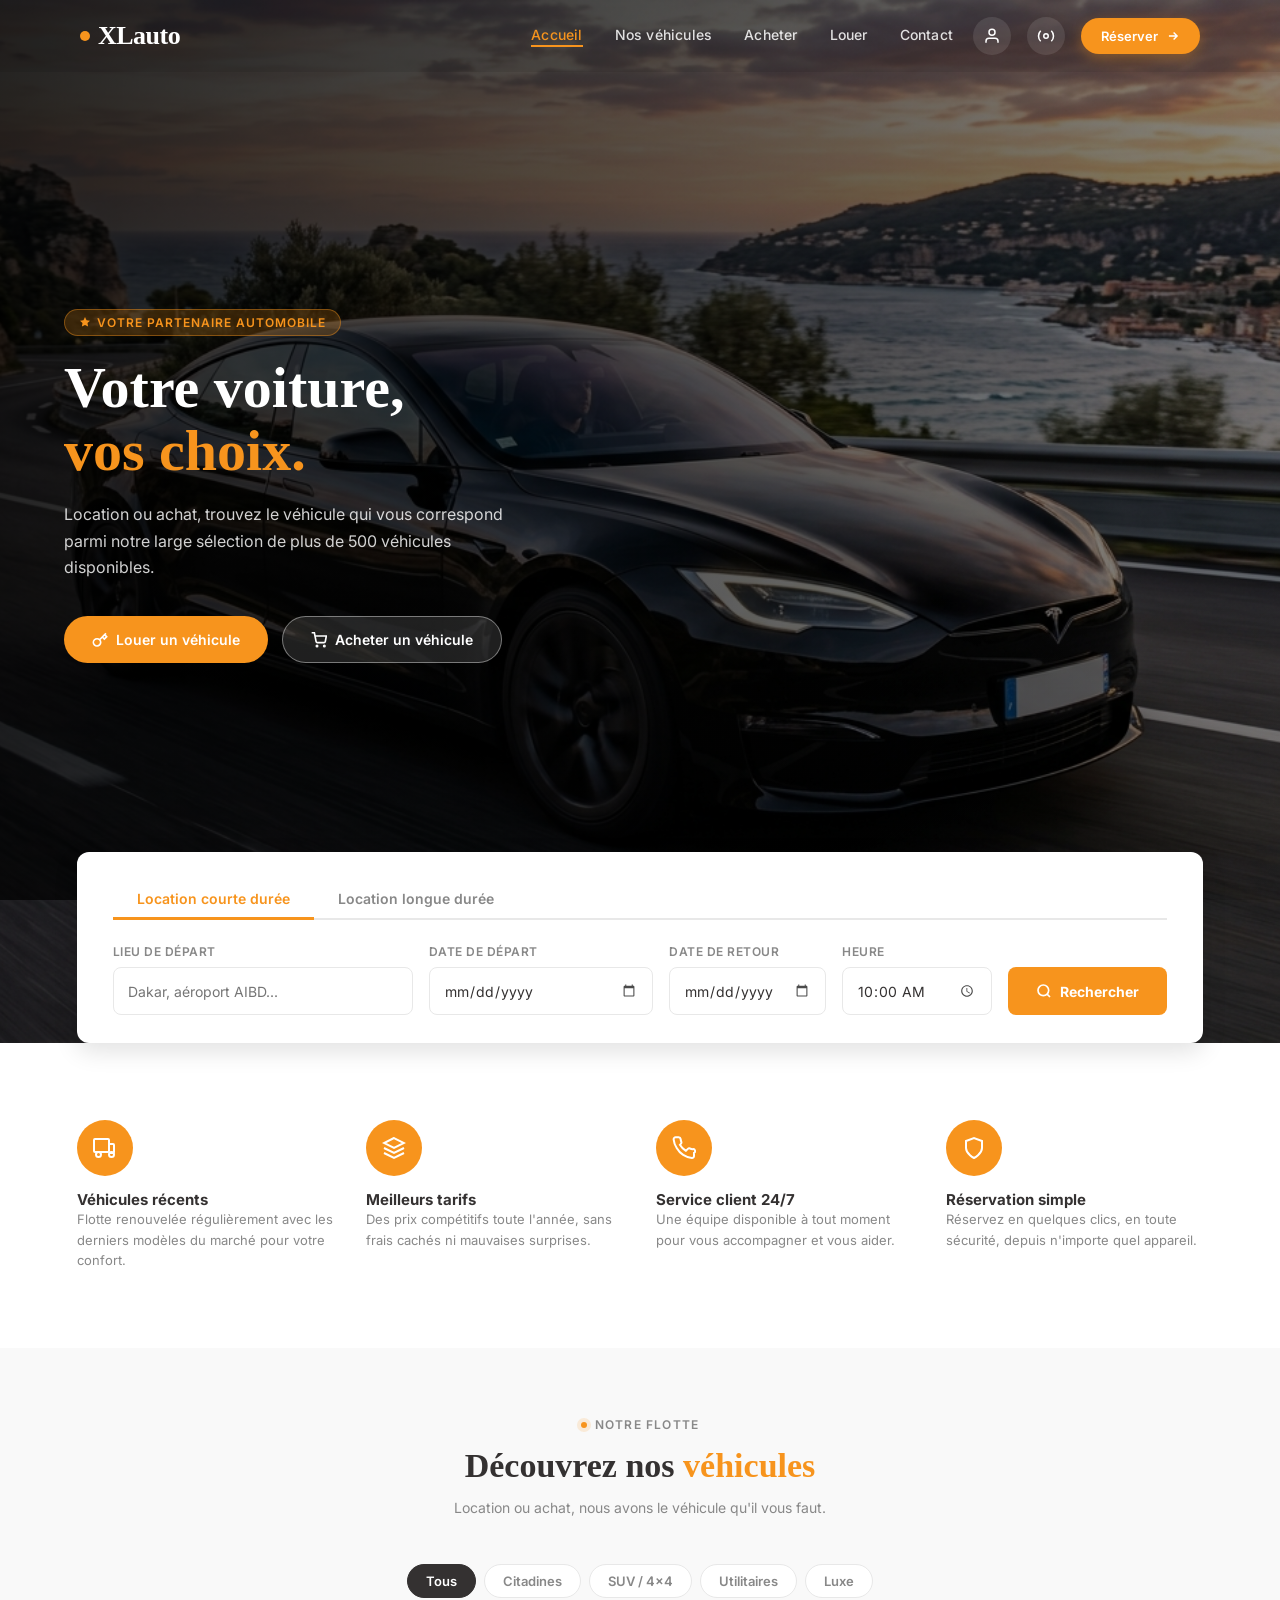
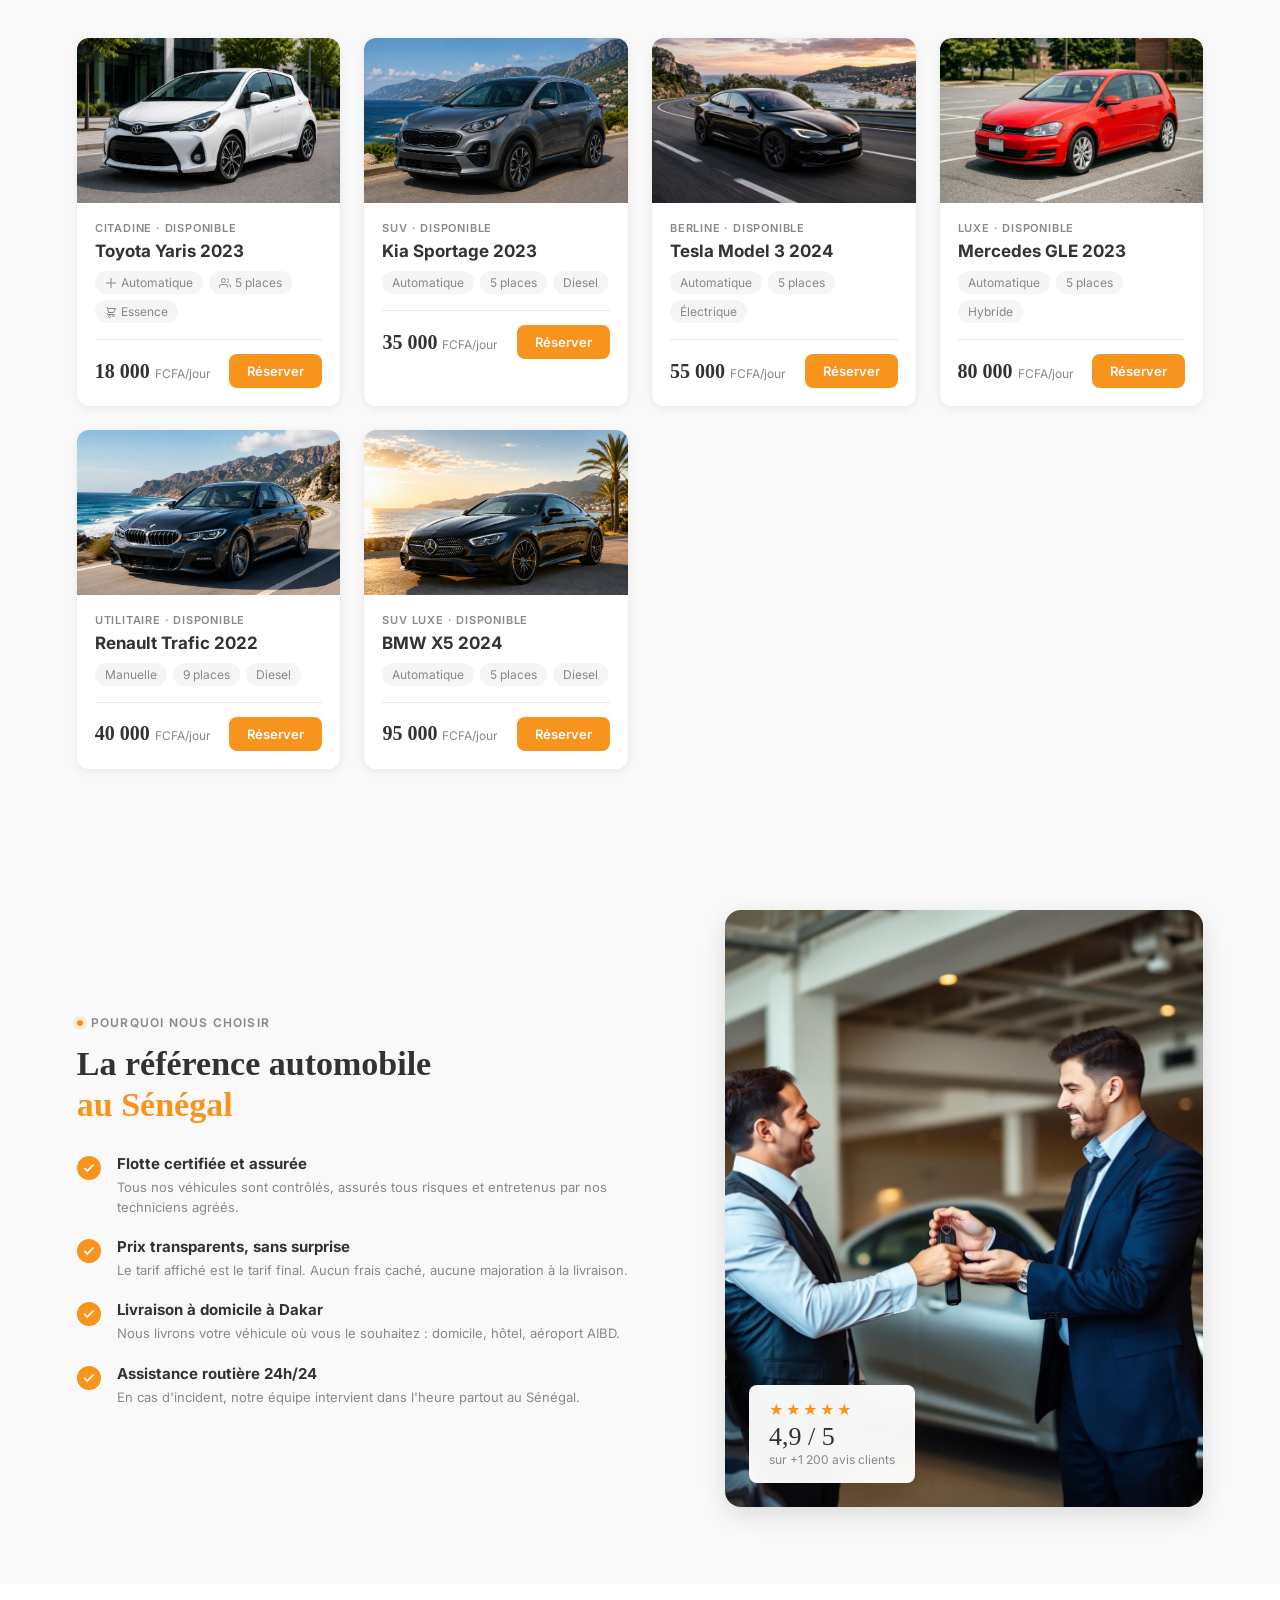
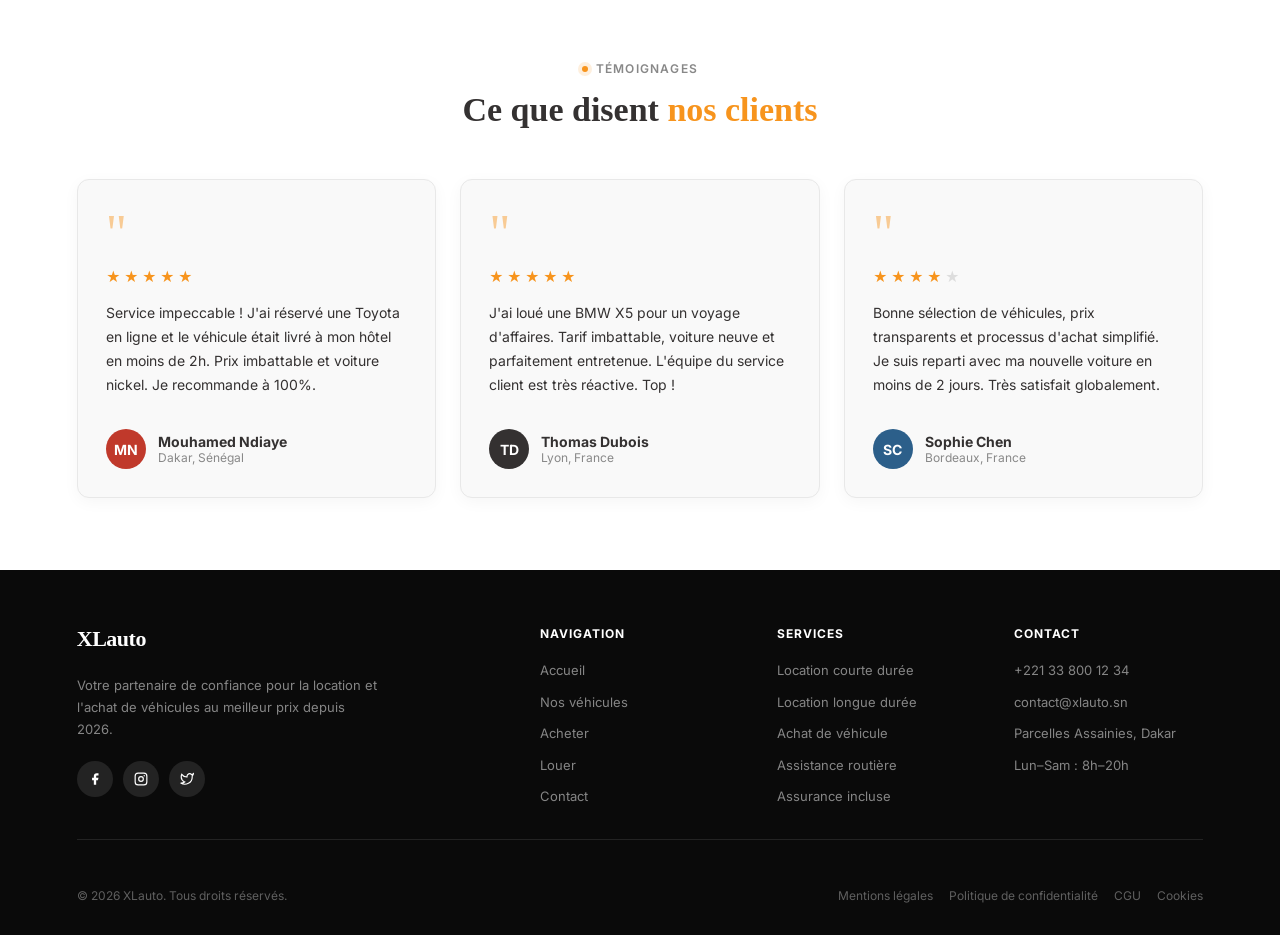
==== commit 81317d2b: "Fin de la partie du projet" ====
--- a/index.html
+++ b/index.html
@@ -1,439 +1,487 @@
 <!DOCTYPE html>
 <html lang="fr">
 <head>
-    <meta charset="UTF-8">
-    <meta name="viewport" content="width=device-width, initial-scale=1.0">
-    <title>XLauto</title>
-     <!-- Polices Google : une pour les titres (élégante), une pour le texte (lisible) -->
+  <meta charset="UTF-8">
+  <meta name="viewport" content="width=device-width, initial-scale=1.0">
+  <title>XLauto — Location & Vente de Véhicules</title>
   <link rel="preconnect" href="https://fonts.googleapis.com" />
   <link rel="preconnect" href="https://fonts.gstatic.com" crossorigin />
   <link href="https://fonts.googleapis.com/css2?family=Instrument+Serif:ital@0;1&family=Inter:wght@400;500;600;700;800&display=swap" rel="stylesheet" />
-
-    <link rel="stylesheet" href="style.css">
+  <link rel="stylesheet" href="style.css">
 </head>
 <body>
-    <section class="hero-section">
+
+  <!-- ══ HERO SECTION (fond image) ══ -->
+  <section class="hero-section">
+
     <!-- ══ HEADER ══ -->
-    <header class="header" data-node-id="n1" data-component="header">
-      
-      <a href="#" data-node-id="n2" class="logo" ><span class="logo-dot"></span> XLauto
+    <header class="header">
+      <a href="#" class="logo">
+        <span class="logo-dot"></span> XLauto
       </a>
       <div class="nav-panel">
-       <nav data-node-id="n3" class="nav" >
-        <a  data-node-id="n4" href="#" class="active">Accueil</a>
-        <a data-node-id="n5" href="#">Nos véhicules</a>
-        <a data-node-id="n6" href="#">Acheter</a>
-        <a data-node-id="n7" href="#">Louer</a>
-        <a data-node-id="n8" href="#">Contact</a>
-       </nav>
-       <div data-node-id="n9" class="header-actions">
-        <!-- Icône utilisateur -->
-         <button data-node-id="n10" class="icon-btn" aria-label="Profil utilisateur">
-          <svg data-node-id="n11" width="18" height="18" viewBox="0 0 24 24" fill="none" stroke="currentColor" stroke-width="2">
-            <path data-node-id="n12" d="M20 21v-2a4 4 0 0 0-4-4H8a4 4 0 0 0-4 4v2"/>
-            <circle data-node-id="n13" cx="12" cy="7" r="4"/>
-          </svg>
-        </button>
-       <!-- Icône paramètres -->
-        <button data-node-id="n14" class="icon-btn parametre" aria-label="Paramètres">
-          <svg data-node-id="n15" width="18" height="18" viewBox="0 0 24 24" fill="none" stroke="currentColor" stroke-width="2">
-            <circle data-node-id="n16" cx="12" cy="12" r="3"/>
-            <path data-node-id="n17" d="M19.07 4.93a10 10 0 0 1 0 14.14M4.93 4.93a10 10 0 0 0 0 14.14"/>
-          </svg>
-        </button>
-        <a href="#" data-node-id="n18" class="btn-contact btn-sm"> Réserver
-          <svg width="14" height="14" viewBox="0 0 24 24" fill="none" stroke="currentColor" stroke-width="2.5"><path d="M5 12h14M13 6l6 6-6 6"/></svg>
-        </a>
-      </div>
-       <!-- Checkbox hack pour le menu mobile, sans JS -->
-      <input type="checkbox" id="menu-toggle" class="menu-toggle-input">
-      <label for="menu-toggle" class="menu-toggle" aria-label="Ouvrir le menu">
-        <span></span><span></span><span></span>
-      </label>
+        <nav class="nav">
+          <a href="#" class="active">Accueil</a>
+          <a href="#">Nos véhicules</a>
+          <a href="#">Acheter</a>
+          <a href="#">Louer</a>
+          <a href="#">Contact</a>
+        </nav>
+        <div class="header-actions">
+          <button class="icon-btn" aria-label="Profil utilisateur">
+            <svg width="18" height="18" viewBox="0 0 24 24" fill="none" stroke="currentColor" stroke-width="2">
+              <path d="M20 21v-2a4 4 0 0 0-4-4H8a4 4 0 0 0-4 4v2"/>
+              <circle cx="12" cy="7" r="4"/>
+            </svg>
+          </button>
+          <button class="icon-btn parametre" aria-label="Paramètres">
+            <svg width="18" height="18" viewBox="0 0 24 24" fill="none" stroke="currentColor" stroke-width="2">
+              <circle cx="12" cy="12" r="3"/>
+              <path d="M19.07 4.93a10 10 0 0 1 0 14.14M4.93 4.93a10 10 0 0 0 0 14.14"/>
+            </svg>
+          </button>
+          <a href="#" class="btn-contact">
+            Réserver
+            <svg width="14" height="14" viewBox="0 0 24 24" fill="none" stroke="currentColor" stroke-width="2.5"><path d="M5 12h14M13 6l6 6-6 6"/></svg>
+          </a>
+        </div>
+        <!-- Checkbox hack menu mobile — sans JS -->
+        <input type="checkbox" id="menu-toggle" class="menu-toggle-input">
+        <label for="menu-toggle" class="menu-toggle" aria-label="Ouvrir le menu">
+          <span></span><span></span><span></span>
+        </label>
       </div>
     </header>
+
     <main>
-    <!-- ══ HERO ══ -->
-     <section data-node-id="n19" class="hero">
-        <div data-node-id="n20" class="hero-overlay"></div>
-      <div data-node-id="n21" class="hero-content" data-component="hero-content">
-        <div data-node-id="n22" class="hero-tag">
-          <svg data-node-id="n23" width="12" height="12" viewBox="0 0 24 24" fill="currentColor"><path data-node-id="n24" d="M12 2l3.09 6.26L22 9.27l-5 4.87 1.18 6.88L12 17.77l-6.18 3.25L7 14.14 2 9.27l6.91-1.01L12 2z"/></svg>
-          Votre partenaire automobile
-        </div>
-        <h1 data-node-id="n25" class="hero-title">Votre voiture,<br><span data-node-id="n26">vos choix.</span></h1>
-        <p data-node-id="n27" class="hero-subtitle">Location ou achat, trouvez le véhicule qui vous correspond parmi notre large sélection de plus de 500 véhicules disponibles.</p>
-        <div data-node-id="n28" class="hero-cta">
-          <button data-node-id="n29" class="btn-primary">
-            <svg data-node-id="n30" width="16" height="16" viewBox="0 0 24 24" fill="none" stroke="currentColor" stroke-width="2.5"><path data-node-id="n31" d="M21 2l-2 2m-7.61 7.61a5.5 5.5 0 1 1-7.778 7.778 5.5 5.5 0 0 1 7.777-7.777zm0 0L15.5 7.5m0 0l3 3L22 7l-3-3m-3.5 3.5L19 4"/></svg>
-            Louer un véhicule
-          </button>
-          <button data-node-id="n32" class="btn-secondary">
-            <svg data-node-id="n33" width="16" height="16" viewBox="0 0 24 24" fill="none" stroke="currentColor" stroke-width="2.5"><circle data-node-id="n34" cx="9" cy="21" r="1"/><circle data-node-id="n35" cx="20" cy="21" r="1"/><path data-node-id="n36" d="M1 1h4l2.68 13.39a2 2 0 0 0 2 1.61h9.72a2 2 0 0 0 2-1.61L23 6H6"/></svg>
-            Acheter un véhicule
-          </button>
-        </div>
-      </div>
-     </section>
-     <!-- ══ SEARCH WIDGET ══ -->
-    <div data-node-id="n37" class="search-widget" data-component="search-widget">
-      <div data-node-id="n38" class="search-tabs">
-        <button data-node-id="n39" class="tab-btn active"> location courte durée</button>
-        <button data-node-id="n40" class="tab-btn">location longue durée</button>
-      </div>
-      <form action="/recherche" method="GET" data-node-id="n42" class="search-fields">
-        <div data-node-id="n43" class="field-group">
-          <label for="lieu" data-node-id="n44">Lieu de départ</label>
-          <input id="lieu" data-node-id="n45" name="lieu" class="field-input" type="text" placeholder="Dakar, aéroport AIBD..."/>
-        </div>
-        <div data-node-id="n46" class="field-group">
-          <label for="date" data-node-id="n47">Date de départ</label>
-          <input id="date" name="date" class="field-input" type="date" data-node-id="n48" />
-        </div>
-        <div data-node-id="n49" class="field-group">
-          <label for="dates" data-node-id="n50">Date de retour</label>
-          <input id="dates" name="dates" class="field-input" type="date" data-node-id="n51" />
-        </div>
-        <div data-node-id="n52" class="field-group">
-          <label for="time" data-node-id="n53">Heure</label>
-          <input id="time" name="time" data-node-id="n54" class="field-input" type="time" value="10:00" />
-        </div>
-        <div data-node-id="n55" class="reach-btn">
-          <button data-node-id="n56" class="btn-search">
-            <svg data-node-id="n57" width="16" height="16" viewBox="0 0 24 24" fill="none" stroke="currentColor" stroke-width="2.5"><circle data-node-id="n58" cx="11" cy="11" r="8"/><path data-node-id="n59" d="m21 21-4.35-4.35"/></svg>
-            Rechercher
-          </button>
-        </div>
-    </form>
-   </div>
-   </section>
-
-   <!-- ══ FEATURES ══ -->
-   <section data-node-id="n60" class="features" data-component="features">
-    <div data-node-id="n61" class="feature-card" data-component="feature-card">
-      <div data-node-id="n62" class="feature-icon">
-        <svg data-node-id="n63" width="24" height="24" viewBox="0 0 24 24" fill="none" stroke="white" stroke-width="2"><rect data-node-id="n64" x="1" y="3" width="15" height="13" rx="1"/><path data-node-id="n65" d="M16 8h4a1 1 0 0 1 1 1v7a1 1 0 0 1-1 1h-4"/><circle data-node-id="n66" cx="5.5" cy="18.5" r="2.5"/><circle data-node-id="n67" cx="18.5" cy="18.5" r="2.5"/></svg>
-      </div>
-      <div data-node-id="68">
-        <div data-node-id="69" class="feature-title">Véhicules récents</div>
-        <div data-node-id="70" class="feature-desc">Flotte renouvelée régulièrement avec les derniers modèles du marché pour votre confort.</div>
-      </div>
-    </div>
-
-    <div data-node-id="n71" class="feature-card" data-component="feature-card">
-          <div data-node-id="n72" class="feature-icon">
-            <svg data-node-id="n73" width="24" height="24" viewBox="0 0 24 24" fill="none" stroke="white" stroke-width="2"><path data-node-id="n74" d="M12 2L2 7l10 5 10-5-10-5z"/><path data-node-id="n75" d="M2 17l10 5 10-5"/><path data-node-id="n76" d="M2 12l10 5 10-5"/></svg>
-          </div>
-          <div data-node-id="n80">
-            <div data-node-id="n81" class="feature-title">Meilleurs tarifs</div>
-            <div data-node-id="n82" class="feature-desc">Des prix compétitifs garantis avec la transparence totale, sans frais cachés.</div>
-          </div>
-        </div>
-
-        <div data-node-id="n83" class="feature-card" data-component="feature-card">
-          <div data-node-id="n84" class="feature-icon">
-            <svg data-node-id="n85" width="24" height="24" viewBox="0 0 24 24" fill="none" stroke="white" stroke-width="2"><path data-node-id="n86" d="M22 16.92v3a2 2 0 0 1-2.18 2 19.79 19.79 0 0 1-8.63-3.07 19.5 19.5 0 0 1-6-6 19.79 19.79 0 0 1-3.07-8.67A2 2 0 0 1 4.11 2h3a2 2 0 0 1 2 1.72c.127.96.361 1.903.7 2.81a2 2 0 0 1-.45 2.11L8.09 9.91a16 16 0 0 0 6 6l1.27-1.27a2 2 0 0 1 2.11-.45c.907.339 1.85.573 2.81.7A2 2 0 0 1 22 16.92z"/></svg>
-          </div>
-          <div data-node-id="n87">
-            <div data-node-id="n88" class="feature-title">Service client 24/7</div>
-            <div data-node-id="n89" class="feature-desc">Notre équipe est disponible à toute heure pour vous accompagner avant, pendant et après.</div>
-          </div>
-        </div>
-
-        <div data-node-id="n90" class="feature-card" data-component="feature-card">
-          <div data-node-id="n91" class="feature-icon">
-            <svg data-node-id="n92" width="24" height="24" viewBox="0 0 24 24" fill="none" stroke="white" stroke-width="2"><path data-node-id="n93" d="M9 11l3 3L22 4"/><path data-node-id="n94" d="M21 12v7a2 2 0 0 1-2 2H5a2 2 0 0 1-2-2V5a2 2 0 0 1 2-2h11"/></svg>
-          </div>
-          <div data-node-id="n95">
-            <div data-node-id="n96" class="feature-title">Réservation simple</div>
-            <div data-node-id="n97" class="feature-desc">Processus de réservation en 3 étapes, confirmation immédiate par e-mail & SMS.</div>
-          </div>
-        </div>
-   </section>
-   <!-- ════════════════════════════════════════════════════════════════════
-         VEHICULES — cartes produit avec image, spécifications et prix
-         ════════════════════════════════════════════════════════════════════ -->
-    <section data-node-id="n98" class="vehicules" data-component="vehicules-section">
-      <div data-node-id="n99" class="section-header">
-        <span class="eyebrow"><span class="eyebrow-dot"></span>Notre sélection</span>
-        <h2 data-node-id="n100" class="section-title">Découvrez <span data-node-id="101">nos véhicules</span></h2>
-        <p data-node-id="n102" class="section-subtitle">Location ou achat, nous avons le véhicule qu'il vous faut.</p>
-      </div>
-      <div data-node-id="n103" class="filter-buttons">
-        <button data-node-id="n104" class="filter-btn active">Tous les véhicules</button>
-        <button data-node-id="n105" class="filter-btn">Citadine</button>
-        <button data-node-id="n106" class="filter-btn">SUV/4x4</button>
-        <button data-node-id="n107" class="filter-btn">Utilitaires</button>
-        <button data-node-id="n108" class="filter-btn">Luxe</button>
-      </div>
-      <div data-node-id="n109" class="vehicles-grid">
-
-       <!-- Card 1 -->
-        <div data-node-id="n110" class="vehicule-card" data-component="vehicule-card">
-          <img src="image/image_7.png" alt="image-7" class="vehicule-image">
-          <div data-node-id="n111" class="card-body">
-            <div data-node-id="n111" class="card-meta">Citadine • 2026</div>
-            <div data-node-id="n113" class="card-name">Peugeot 208</div>
-            <div data-node-id="n114" class="card-specs">
-              <span data-node-id="n115" class="spec-tag">
-                <svg data-node-id="n116" width="11" height="11" viewBox="0 0 24 24" fill="none" stroke="currentColor" stroke-width="2"><path data-node-id="n117" d="M3 22h18M13 22V2L9 7H4l5 5H4l5 5"/></svg>
+
+      <!-- ══ HERO ══ -->
+      <section class="hero">
+        <div class="hero-overlay"></div>
+        <div class="hero-content">
+          <div class="hero-tag">
+            <svg width="12" height="12" viewBox="0 0 24 24" fill="currentColor"><path d="M12 2l3.09 6.26L22 9.27l-5 4.87 1.18 6.88L12 17.77l-6.18 3.25L7 14.14 2 9.27l6.91-1.01L12 2z"/></svg>
+            Votre partenaire automobile
+          </div>
+          <h1 class="hero-title">Votre voiture,<br><span>vos choix.</span></h1>
+          <p class="hero-subtitle">Location ou achat, trouvez le véhicule qui vous correspond parmi notre large sélection de plus de 500 véhicules disponibles.</p>
+          <div class="hero-cta">
+            <button class="btn-primary">
+              <svg width="16" height="16" viewBox="0 0 24 24" fill="none" stroke="currentColor" stroke-width="2.5"><path d="M21 2l-2 2m-7.61 7.61a5.5 5.5 0 1 1-7.778 7.778 5.5 5.5 0 0 1 7.777-7.777zm0 0L15.5 7.5m0 0l3 3L22 7l-3-3m-3.5 3.5L19 4"/></svg>
+              Louer un véhicule
+            </button>
+            <button class="btn-secondary">
+              <svg width="16" height="16" viewBox="0 0 24 24" fill="none" stroke="currentColor" stroke-width="2.5"><circle cx="9" cy="21" r="1"/><circle cx="20" cy="21" r="1"/><path d="M1 1h4l2.68 13.39a2 2 0 0 0 2 1.61h9.72a2 2 0 0 0 2-1.61L23 6H6"/></svg>
+              Acheter un véhicule
+            </button>
+          </div>
+        </div>
+      </section>
+
+      <!-- ══ SEARCH WIDGET ══ -->
+      <div class="search-widget">
+        <div class="search-tabs">
+          <button class="tab-btn active">Location courte durée</button>
+          <button class="tab-btn">Location longue durée</button>
+        </div>
+        <form action="/recherche" method="GET" class="search-fields">
+          <div class="field-group">
+            <label for="lieu">Lieu de départ</label>
+            <input id="lieu" name="lieu" class="field-input" type="text" placeholder="Dakar, aéroport AIBD..."/>
+          </div>
+          <div class="field-group">
+            <label for="date">Date de départ</label>
+            <input id="date" name="date" class="field-input" type="date"/>
+          </div>
+          <div class="field-group">
+            <label for="dates">Date de retour</label>
+            <input id="dates" name="dates" class="field-input" type="date"/>
+          </div>
+          <div class="field-group">
+            <label for="time">Heure</label>
+            <input id="time" name="time" class="field-input" type="time" value="10:00"/>
+          </div>
+          <div class="reach-btn">
+            <button class="btn-search">
+              <svg width="16" height="16" viewBox="0 0 24 24" fill="none" stroke="currentColor" stroke-width="2.5"><circle cx="11" cy="11" r="8"/><path d="m21 21-4.35-4.35"/></svg>
+              Rechercher
+            </button>
+          </div>
+        </form>
+      </div>
+
+    </section><!-- /hero-section -->
+
+    <!-- ══ FEATURES ══ -->
+    <section class="features">
+      <div class="feature-card">
+        <div class="feature-icon">
+          <svg width="24" height="24" viewBox="0 0 24 24" fill="none" stroke="white" stroke-width="2"><rect x="1" y="3" width="15" height="13" rx="1"/><path d="M16 8h4a1 1 0 0 1 1 1v7a1 1 0 0 1-1 1h-4"/><circle cx="5.5" cy="18.5" r="2.5"/><circle cx="18.5" cy="18.5" r="2.5"/></svg>
+        </div>
+        <div>
+          <div class="feature-title">Véhicules récents</div>
+          <div class="feature-desc">Flotte renouvelée régulièrement avec les derniers modèles du marché pour votre confort.</div>
+        </div>
+      </div>
+      <div class="feature-card">
+        <div class="feature-icon">
+          <svg width="24" height="24" viewBox="0 0 24 24" fill="none" stroke="white" stroke-width="2"><path d="M12 2L2 7l10 5 10-5-10-5z"/><path d="M2 17l10 5 10-5"/><path d="M2 12l10 5 10-5"/></svg>
+        </div>
+        <div>
+          <div class="feature-title">Meilleurs tarifs</div>
+          <div class="feature-desc">Des prix compétitifs toute l'année, sans frais cachés ni mauvaises surprises.</div>
+        </div>
+      </div>
+      <div class="feature-card">
+        <div class="feature-icon">
+          <svg width="24" height="24" viewBox="0 0 24 24" fill="none" stroke="white" stroke-width="2"><path d="M22 16.92v3a2 2 0 0 1-2.18 2 19.79 19.79 0 0 1-8.63-3.07A19.5 19.5 0 0 1 4.69 12a19.79 19.79 0 0 1-3.07-8.67A2 2 0 0 1 3.6 1.27h3a2 2 0 0 1 2 1.72c.127.96.361 1.903.7 2.81a2 2 0 0 1-.45 2.11L7.91 8.84a16 16 0 0 0 6 6l1.94-1.94a2 2 0 0 1 2.11-.45c.907.339 1.85.573 2.81.7A2 2 0 0 1 22 16.92z"/></svg>
+        </div>
+        <div>
+          <div class="feature-title">Service client 24/7</div>
+          <div class="feature-desc">Une équipe disponible à tout moment pour vous accompagner et vous aider.</div>
+        </div>
+      </div>
+      <div class="feature-card">
+        <div class="feature-icon">
+          <svg width="24" height="24" viewBox="0 0 24 24" fill="none" stroke="white" stroke-width="2"><path d="M12 22s8-4 8-10V5l-8-3-8 3v7c0 6 8 10 8 10z"/></svg>
+        </div>
+        <div>
+          <div class="feature-title">Réservation simple</div>
+          <div class="feature-desc">Réservez en quelques clics, en toute sécurité, depuis n'importe quel appareil.</div>
+        </div>
+      </div>
+    </section>
+
+    <!-- ══ VÉHICULES ══ -->
+    <section class="vehicules">
+      <div class="section-header">
+        <span class="eyebrow"><span class="eyebrow-dot"></span> Notre flotte</span>
+        <h2 class="section-title">Découvrez nos <span>véhicules</span></h2>
+        <p class="section-subtitle">Location ou achat, nous avons le véhicule qu'il vous faut.</p>
+      </div>
+      <div class="filter-buttons">
+        <button class="filter-btn active">Tous</button>
+        <button class="filter-btn">Citadines</button>
+        <button class="filter-btn">SUV / 4×4</button>
+        <button class="filter-btn">Utilitaires</button>
+        <button class="filter-btn">Luxe</button>
+      </div>
+      <div class="vehicles-grid">
+
+        <article class="vehicule-card">
+          <img class="vehicule-image" src="image/image_1.png" alt="Toyota Yaris" loading="lazy"/>
+          <div class="card-body">
+            <div class="card-meta">Citadine · Disponible</div>
+            <div class="card-name">Toyota Yaris 2023</div>
+            <div class="card-specs">
+              <span class="spec-tag">
+                <svg width="12" height="12" viewBox="0 0 24 24" fill="none" stroke="currentColor" stroke-width="2"><path d="M12 2v20M2 12h20"/></svg>
                 Automatique
               </span>
-              <span data-node-id="n118" class="spec-tag">
-                <svg data-node-id="n119" width="11" height="11" viewBox="0 0 24 24" fill="none" stroke="currentColor" stroke-width="2"><rect data-node-id="n120" x="1" y="3" width="15" height="13" rx="1"/><path data-node-id="n121" d="M16 8h4a1 1 0 0 1 1 1v7H16"/></svg>
+              <span class="spec-tag">
+                <svg width="12" height="12" viewBox="0 0 24 24" fill="none" stroke="currentColor" stroke-width="2"><path d="M17 21v-2a4 4 0 0 0-4-4H5a4 4 0 0 0-4 4v2"/><circle cx="9" cy="7" r="4"/><path d="M23 21v-2a4 4 0 0 0-3-3.87"/><path d="M16 3.13a4 4 0 0 1 0 7.75"/></svg>
                 5 places
               </span>
-              <span data-node-id="n122" class="spec-tag">⚡ Électrique</span>   
-            </div>
-            <div data-node-id="n123" class="card-footer">
-              <div data-node-id="n124" class="card-price">70.000fca<span data-node-id="n125">/jour</span></div>
-              <button data-node-id="n126" class="btn-reserve">Réserver</button>
-            </div>
-          </div>
-        </div>
-
-       <!-- Card 2 -->
-        <div data-node-id="n127" class="vehicule-card" data-component="vehicule-card">
-          <img src="image/image_1.png" alt="image-1" class="vehicule-image">
-          <div data-node-id="n128" class="card-body">
-            <div data-node-id="n129" class="card-meta">SUV • 2026</div>
-            <div data-node-id="n130" class="card-name">BMW X5</div>
-            <div data-node-id="n131" class="card-specs">
-              <span data-node-id="n132" class="spec-tag">⛽ Diesel</span>
-              <span data-node-id="n133" class="spec-tag">
-                <svg data-node-id="n134" width="11" height="11" viewBox="0 0 24 24" fill="none" stroke="currentColor" stroke-width="2"><rect x="1" y="3" width="15" height="13" rx="1"/><path d="M16 8h4a1 1 0 0 1 1 1v7H16"/></svg>
-                5 places
+              <span class="spec-tag">
+                <svg width="12" height="12" viewBox="0 0 24 24" fill="none" stroke="currentColor" stroke-width="2"><path d="M3 3h2l.4 2M7 13h10l4-8H5.4M7 13L5.4 5M7 13l-2.293 2.293c-.63.63-.184 1.707.707 1.707H17m0 0a2 2 0 1 0 0 4 2 2 0 0 0 0-4zm-8 2a2 2 0 1 0 0 4 2 2 0 0 0 0-4z"/></svg>
+                Essence
               </span>
-              <span data-node-id="n135" class="spec-tag">Automatique</span>
-            </div>
-            <div data-node-id="n136" class="card-footer">
-              <div data-node-id="n137" class="card-price">1.000.000fca</div>
-              <button data-node-id="n138" class="btn-reserve">Voir les détails</button>
-            </div>
-          </div>
-        </div>
-
-       <!-- Card 3 -->
-        <div data-node-id="n139" class="vehicule-card" data-component="vehicule-card">
-          <img src="image/image_2.png" alt="image-2" class="vehicule-image">
-          <div data-node-id="n140" class="card-body">
-            <div data-node-id="n141" class="card-meta">Luxe • 2026</div>
-            <div data-node-id="n142" class="card-name">Mercedes Classe E</div>
-            <div data-node-id="n143" class="card-specs">
-              <span data-node-id="n144" class="spec-tag">⛽ Hybride</span>
-              <span data-node-id="n145" class="spec-tag">
-                <svg data-node-id="n146" width="11" height="11" viewBox="0 0 24 24" fill="none" stroke="currentColor" stroke-width="2"><rect x="1" y="3" width="15" height="13" rx="1"/><path d="M16 8h4a1 1 0 0 1 1 1v7H16"/></svg>
-                5 places
-              </span>
-              <span data-node-id="n147" class="spec-tag">Automatique</span>
-            </div>
-            <div data-node-id="n148" class="card-footer">
-              <div data-node-id="n149" class="card-price">120.000fca<span data-node-id="n150">/jour</span></div>
-              <button data-node-id="n151" class="btn-reserve">Réserver</button>
-            </div>
-          </div>
-        </div>
+            </div>
+            <div class="card-footer">
+              <div class="card-price">18 000 <span>FCFA/jour</span></div>
+              <button class="btn-reserve">Réserver</button>
+            </div>
+          </div>
+        </article>
+
+        <article class="vehicule-card">
+          <img class="vehicule-image" src="image/image_2.png" alt="Kia Sportage" loading="lazy"/>
+          <div class="card-body">
+            <div class="card-meta">SUV · Disponible</div>
+            <div class="card-name">Kia Sportage 2023</div>
+            <div class="card-specs">
+              <span class="spec-tag">Automatique</span>
+              <span class="spec-tag">5 places</span>
+              <span class="spec-tag">Diesel</span>
+            </div>
+            <div class="card-footer">
+              <div class="card-price">35 000 <span>FCFA/jour</span></div>
+              <button class="btn-reserve">Réserver</button>
+            </div>
+          </div>
+        </article>
+
+        <article class="vehicule-card">
+          <img class="vehicule-image" src="image/image_5.png" alt="Tesla Model 3" loading="lazy"/>
+          <div class="card-body">
+            <div class="card-meta">Berline · Disponible</div>
+            <div class="card-name">Tesla Model 3 2024</div>
+            <div class="card-specs">
+              <span class="spec-tag">Automatique</span>
+              <span class="spec-tag">5 places</span>
+              <span class="spec-tag">Électrique</span>
+            </div>
+            <div class="card-footer">
+              <div class="card-price">55 000 <span>FCFA/jour</span></div>
+              <button class="btn-reserve">Réserver</button>
+            </div>
+          </div>
+        </article>
+
+        <article class="vehicule-card">
+          <img class="vehicule-image" src="image/image_4.png" alt="Mercedes GLE" loading="lazy"/>
+          <div class="card-body">
+            <div class="card-meta">Luxe · Disponible</div>
+            <div class="card-name">Mercedes GLE 2023</div>
+            <div class="card-specs">
+              <span class="spec-tag">Automatique</span>
+              <span class="spec-tag">5 places</span>
+              <span class="spec-tag">Hybride</span>
+            </div>
+            <div class="card-footer">
+              <div class="card-price">80 000 <span>FCFA/jour</span></div>
+              <button class="btn-reserve">Réserver</button>
+            </div>
+          </div>
+        </article>
+
+        <article class="vehicule-card">
+          <img class="vehicule-image" src="image/image_6.png" alt="Renault Trafic" loading="lazy"/>
+          <div class="card-body">
+            <div class="card-meta">Utilitaire · Disponible</div>
+            <div class="card-name">Renault Trafic 2022</div>
+            <div class="card-specs">
+              <span class="spec-tag">Manuelle</span>
+              <span class="spec-tag">9 places</span>
+              <span class="spec-tag">Diesel</span>
+            </div>
+            <div class="card-footer">
+              <div class="card-price">40 000 <span>FCFA/jour</span></div>
+              <button class="btn-reserve">Réserver</button>
+            </div>
+          </div>
+        </article>
+
+        <article class="vehicule-card">
+          <img class="vehicule-image" src="image/image_7.png" alt="BMW X5" loading="lazy"/>
+          <div class="card-body">
+            <div class="card-meta">SUV Luxe · Disponible</div>
+            <div class="card-name">BMW X5 2024</div>
+            <div class="card-specs">
+              <span class="spec-tag">Automatique</span>
+              <span class="spec-tag">5 places</span>
+              <span class="spec-tag">Diesel</span>
+            </div>
+            <div class="card-footer">
+              <div class="card-price">95 000 <span>FCFA/jour</span></div>
+              <button class="btn-reserve">Réserver</button>
+            </div>
+          </div>
+        </article>
 
       </div>
     </section>
 
     <!-- ══ WHY US ══ -->
-     <section data-node-id="n152" class="why-us" data-component="why-us" aria-labelledby="why-us-title">
-      <div data-node-id="n186" class="why-content">
-      <span class="eyebrow"><span class="eyebrow-dot"></span>Pourquoi nous choisir</span>
-      <h2 id="why-us-title" data-node-id="154" class="section-title">L'excellence <span data-node-id="n155">automobile</span><br>à votre service</h2>
-      <p data-node-id="n156">Depuis 2010, XLauto est le partenaire de confiance de milliers de conducteurs en France.</p>
-      <ul data-node-id="n157" class="why-list">
-        <li data-node-id="n158" class="why-item">
-          <div data-node-id="n159" class="why-check" >
-            <svg data-node-id="n160" width="12" height="12" viewBox="0 0 24 24" fill="none" stroke="white" stroke-width="3"><path data-node-id="n161" d="M20 6L9 17l-5-5"/></svg>
-          </div>
-          <div data-node-id="n162" class="why-item-text">
-            <h4 data-node-id="n163">Assurance tous risques incluse</h4>
-            <p data-node-id="n164">Chaque location est couverte sans franchise cachée.</p>
-          </div>
-        </li>
-        <li data-node-id="n165" class="why-item">
-            <div data-node-id="n166" class="why-check">
-              <svg data-node-id="n167" width="12" height="12" viewBox="0 0 24 24" fill="none" stroke="white" stroke-width="3"><path data-node-id="n168" d="M20 6L9 17l-5-5"/></svg>
-            </div>
-            <div data-node-id="n169" class="why-item-text">
-              <h4 data-node-id="n170">Livraison à domicile gratuite</h4>
-              <p data-node-id="n171">Dans un rayon de 30 km, sans supplément.</p>
+    <section class="why-us">
+      <div class="why-content">
+        <span class="eyebrow"><span class="eyebrow-dot"></span> Pourquoi nous choisir</span>
+        <h2 class="section-title">La référence automobile<br><span>au Sénégal</span></h2>
+        <ul class="why-list">
+          <li class="why-item">
+            <div class="why-check">
+              <svg width="14" height="14" viewBox="0 0 24 24" fill="none" stroke="white" stroke-width="3"><polyline points="20 6 9 17 4 12"/></svg>
+            </div>
+            <div class="why-item-text">
+              <h4>Flotte certifiée et assurée</h4>
+              <p>Tous nos véhicules sont contrôlés, assurés tous risques et entretenus par nos techniciens agréés.</p>
             </div>
           </li>
-          <li data-node-id="n172" class="why-item">
-            <div data-node-id="n173" class="why-check">
-              <svg data-node-id="n174" width="12" height="12" viewBox="0 0 24 24" fill="none" stroke="white" stroke-width="3"><path data-node-id="n175" d="M20 6L9 17l-5-5"/></svg>
-            </div>
-            <div data-node-id="n176" class="why-item-text">
-              <h4 data-node-id="n177">Annulation gratuite 24h avant</h4>
-              <p data-node-id="n178">Flexibilité totale, remboursement immédiat.</p>
+          <li class="why-item">
+            <div class="why-check">
+              <svg width="14" height="14" viewBox="0 0 24 24" fill="none" stroke="white" stroke-width="3"><polyline points="20 6 9 17 4 12"/></svg>
+            </div>
+            <div class="why-item-text">
+              <h4>Prix transparents, sans surprise</h4>
+              <p>Le tarif affiché est le tarif final. Aucun frais caché, aucune majoration à la livraison.</p>
             </div>
           </li>
-          <li data-node-id="n179" class="why-item">
-            <div data-node-id="n180" class="why-check">
-              <svg data-node-id="n181" width="12" height="12" viewBox="0 0 24 24" fill="none" stroke="white" stroke-width="3"><path data-node-id="n182" d="M20 6L9 17l-5-5"/></svg>
-            </div>
-            <div data-node-id="n183" class="why-item-text">
-              <h4 data-node-id="n184">Prise en charge accident immédiate</h4>
-              <p data-node-id="n185">Intervention en moins d'une heure, véhicule de remplacement.</p>
+          <li class="why-item">
+            <div class="why-check">
+              <svg width="14" height="14" viewBox="0 0 24 24" fill="none" stroke="white" stroke-width="3"><polyline points="20 6 9 17 4 12"/></svg>
+            </div>
+            <div class="why-item-text">
+              <h4>Livraison à domicile à Dakar</h4>
+              <p>Nous livrons votre véhicule où vous le souhaitez : domicile, hôtel, aéroport AIBD.</p>
             </div>
           </li>
-      </ul>
-      </div>
-      <div data-node-id="n187" class="why-img">
-        <img src="image/why.jpg" alt="image_12" class="ref-img" data-node-id="n189">
+          <li class="why-item">
+            <div class="why-check">
+              <svg width="14" height="14" viewBox="0 0 24 24" fill="none" stroke="white" stroke-width="3"><polyline points="20 6 9 17 4 12"/></svg>
+            </div>
+            <div class="why-item-text">
+              <h4>Assistance routière 24h/24</h4>
+              <p>En cas d'incident, notre équipe intervient dans l'heure partout au Sénégal.</p>
+            </div>
+          </li>
+        </ul>
+      </div>
+      <div class="why-img">
+        <img class="ref-img" src="image/why.jpg" alt="Véhicule XLauto" loading="lazy"/>
         <div class="floating-card">
           <div class="floating-stars">★★★★★</div>
-          <strong>4.9 / 5</strong>
-          <span>sur 12 000 avis clients</span>
-        </div>
-      </div>
-     </section>
+          <strong>4,9 / 5</strong>
+          <span>sur +1 200 avis clients</span>
+        </div>
+      </div>
+    </section>
 
     <!-- ══ TESTIMONIALS ══ -->
-     <section data-node-id="n190" class="testimonials" data-component="testimonials">
-      <div data-node-id="n191" class="section-temoignage">
-        <span class="eyebrow"><span class="eyebrow-dot"></span>Témoignages</span>
-        <h2 data-node-id="n193" class="section-title">Ce que disent <span data-node-id="n194">nos clients</span></h2>
-      </div>
-      <div data-node-id="n195" class="testimonials-grid">
-        <div data-node-id="n196" class="testimonial-card">
-          <div data-node-id="n197" class="quote-icon">"</div>
-          <div data-node-id="n198" class="stars">
-            <span data-node-id="n199" class="star">★</span>
-            <span data-node-id="n200" class="star">★</span><span data-node-id="n201" class="star">★</span><span data-node-id="n202" class="star">★</span>
-          </div>
-          <p data-node-id="n203" class="testimonial-text">Excellente expérience ! La réservation en ligne est très fluide et le véhicule était impeccable. Le service de livraison à domicile est un vrai plus. Je recommande vivement XLauto !</p>
-          <div data-node-id="n204" class="reviewer">
-            <div data-node-id="n205" class="reviewer-avatar">MN</div>
-            <div data-node-id="n206">
-              <div data-node-id="n207" class="reviewer-name">Mouhamed Ndiaye</div>
-              <div data-node-id="n208" class="reviewer-city">Dakar, 75008</div>
-            </div>
-          </div>
-        </div>
-        <div data-node-id="n209" class="testimonial-card">
-          <div data-node-id="n210" class="quote-icon">"</div>
-          <div data-node-id="n211" class="stars">
-            <span data-node-id="n212" class="star">★</span><span data-node-id="n213" class="star">★</span><span data-node-id="n214" class="star">★</span><span data-node-id="n215" class="star">★</span><span data-node-id="n216" class="star">★</span>
-          </div>
-          <p data-node-id="n217" class="testimonial-text">J'ai loué une BMW X5 pour un voyage d'affaires. Tarif imbattable, voiture neuve et parfaitement entretenue. L'équipe du service client est très réactive. Top !</p>
-          <div data-node-id="n218" class="reviewer">
-            <div data-node-id="n119" class="reviewer-avatar" style="background:#343131;">TD</div>
-            <div data-node-id="n220">
-              <div data-node-id="n221" class="reviewer-name">Thomas Dubois</div>
-              <div data-node-id="n222" class="reviewer-city">Lyon, 69002</div>
-            </div>
-          </div>
-        </div>
-        <div data-node-id="n223" class="testimonial-card">
-          <div data-node-id="n224" class="quote-icon">"</div>
-          <div data-node-id="n225" class="stars">
-            <span data-node-id="n226" class="star">★</span><span data-node-id="n227" class="star">★</span><span data-node-id="n228" class="star">★</span><span data-node-id="n229" class="star">★</span><span data-node-id="n230" class="star" style="color:#ddd;">★</span>
-          </div>
-          <p data-node-id="n231" class="testimonial-text">Bonne sélection de véhicules, prix transparents et processus d'achat simplifié. Je suis reparti avec ma nouvelle voiture en moins de 2 jours. Très satisfait globalement.</p>
-          <div data-node-id="n232" class="reviewer">
-            <div data-node-id="n233" class="reviewer-avatar" style="background:#2c5f8a;">SC</div>
-            <div data-node-id="n234">
-              <div data-node-id="n235" class="reviewer-name">Sophie Chen</div>
-              <div data-node-id="n236" class="reviewer-city">Bordeaux, 33000</div>
-            </div>
-          </div>
-        </div>
-      </div>
-     </section> 
-     </main>
-     <!-- ══ FOOTER ══ -->
-      <footer data-node-id="n237" class="footer" data-component="footer">
-        <div class="footer-content">
-        <div data-node-id="n238" class="footer-top">
-          <div data-node-id="n239" class="footer-brand">
-            <div data-node-id="n240" class="logo">XLauto</div>
-            <p data-node-id="n241">Votre partenaire de confiance pour la location et l'achat de véhicules au meilleur prix depuis 2026.</p>
-            <div data-node-id="n242" class="social-links">
-              <a data-node-id="n243" href="#" class="social-btn" aria-label="Facebook">
-                <svg data-node-id="n244" width="14" height="14" viewBox="0 0 24 24" fill="currentColor"><path data-node-id="n245" d="M18 2h-3a5 5 0 0 0-5 5v3H7v4h3v8h4v-8h3l1-4h-4V7a1 1 0 0 1 1-1h3z"/></svg>
-              </a>
-              <a data-node-id="n246" href="#" class="social-btn" aria-label="Instagram">
-                <svg data-node-id="n247" width="14" height="14" viewBox="0 0 24 24" fill="none" stroke="currentColor" stroke-width="2"><rect data-node-id="n248" x="2" y="2" width="20" height="20" rx="5"/><circle data-node-id="n249" cx="12" cy="12" r="4"/><circle data-node-id="n250" cx="17.5" cy="6.5" r="1.2" fill="currentColor" stroke="none"/></svg>
-              </a>
-              <a data-node-id="n251" href="#" class="social-btn" aria-label="Twitter">
-                <svg data-node-id="n252" width="14" height="14" viewBox="0 0 24 24" fill="none" stroke="currentColor" stroke-width="2"><path data-node-id="n253" d="M23 3a10.9 10.9 0 0 1-3.14 1.53 4.48 4.48 0 0 0-7.86 3v1A10.66 10.66 0 0 1 3 4s-4 9 5 13a11.64 11.64 0 0 1-7 2c9 5 20 0 20-11.5a4.5 4.5 0 0 0-.08-.83A7.72 7.72 0 0 0 23 3z"/></svg>
-              </a>
-            </div>
-          </div>
-
-          <div data-node-id="n254" class="footer-col">
-            <h4 data-node-id="n255">Navigation</h4>
-            <ul data-node-id="n256">
-              <li data-node-id="n257"><a data-node-id="n258" href="#">Accueil</a></li>
-              <li data-node-id="n259"><a data-node-id="n260" href="#">Nos véhicules</a></li>
-              <li data-node-id="n261"><a data-node-id="n262" href="#">Acheter</a></li>
-              <li data-node-id="n263"><a data-node-id="n264" href="#">Louer</a></li>
-              <li data-node-id="n265"><a data-node-id="n266" href="#">Contact</a></li>
-            </ul>
-          </div>
-
-          <div data-node-id="n267" class="footer-col">
-            <h4 data-node-id="n268">Services</h4>
-            <ul data-node-id="n269">
-              <li data-node-id="n270"><a data-node-id="n271" href="#">Location courte durée</a></li>
-              <li data-node-id="n272"><a data-node-id="n273" href="#">Location longue durée</a></li>
-              <li data-node-id="n274"><a data-node-id="n275" href="#">Achat de véhicule</a></li>
-              <li data-node-id="n276"><a data-node-id="n277" href="#">Assistance routière</a></li>
-              <li data-node-id="n278"><a data-node-id="n279" href="#">Assurance incluse</a></li>
-            </ul>
-          </div>
-
-          <div data-node-id="n280" class="footer-col">
-            <h4 data-node-id="n281">Contact</h4>
-            <ul data-node-id="n282">
-              <li data-node-id="n283"><a data-node-id="n284" href="#">+33 1 23 45 67 89</a></li>
-              <li data-node-id="n285"><a data-node-id="n286" href="#">contact@xlauto.fr</a></li>
-              <li data-node-id="n287"><a data-node-id="n288" href="#">12 Rue de l'Automobile<br>75008 Parcelle Assainies</a></li>
-              <li data-node-id="n289"><a data-node-id="n290" href="#">Lun–Sam : 8h–20h</a></li>
-            </ul>
-          </div>
-        </div>
-
-        <div data-node-id="n291" class="footer-bottom">
-          <p data-node-id="n292">© 2025 XLauto. Tous droits réservés.</p>
-          <div data-node-id="n293" class="footer-bottom-links">
-            <a data-node-id="n294" href="#">Mentions légales</a>
-            <a data-node-id="n295" href="#">Politique de confidentialité</a>
-            <a data-node-id="n296" href="#">CGU</a>
-            <a data-node-id="n297" href="#">Cookies</a>
-          </div>
-        </div>
-        </div>
-         <nav data-node-id="n232" class="bottom-nav" data-role="bottom-nav" data-component="tab-bar">
-        <a data-node-id="n233" href="#" class="nav-item active">
-          <svg data-node-id="n234" width="20" height="20" viewBox="0 0 24 24" fill="none" stroke="currentColor" stroke-width="2"><path data-node-id="n235" d="M3 9l9-7 9 7v11a2 2 0 0 1-2 2H5a2 2 0 0 1-2-2z"/><polyline data-node-id="n236" points="9 22 9 12 15 12 15 22"/></svg>
-          <span data-node-id="n237">Accueil</span>
-        </a>
-        <a data-node-id="n238" href="#" class="nav-item">
-          <svg data-node-id="n239" width="20" height="20" viewBox="0 0 24 24" fill="none" stroke="currentColor" stroke-width="2"><rect data-node-id="n240" x="3" y="3" width="7" height="7"/><rect data-node-id="n241" x="14" y="3" width="7" height="7"/><rect data-node-id="n242" x="3" y="14" width="7" height="7"/><rect data-node-id="n243" x="14" y="14" width="7" height="7"/></svg>
-          <span data-node-id="n244">Véhicules</span>
-        </a>
-        <a data-node-id="n245" href="#" class="nav-item">
-          <svg data-node-id="n246" width="20" height="20" viewBox="0 0 24 24" fill="none" stroke="currentColor" stroke-width="2"><circle data-node-id="n247" cx="11" cy="11" r="8"/><line data-node-id="n248" x1="21" y1="21" x2="16.65" y2="16.65"/></svg>
-          <span data-node-id="n249">Recherche</span>
-        </a>
-        <a data-node-id="n250" href="#" class="nav-item">
-          <svg data-node-id="n251" width="20" height="20" viewBox="0 0 24 24" fill="none" stroke="currentColor" stroke-width="2"><path data-node-id="n252" d="M20 21v-2a4 4 0 0 0-4-4H8a4 4 0 0 0-4 4v2"/><circle data-node-id="n253" cx="12" cy="7" r="4"/></svg>
-          <span data-node-id="n254">Profil</span>
-        </a>
-      </nav>
-      </footer>
-   </body>
-   </html>
-   
-
-   <script>
- window.addEventListener('scroll', () => {
-  const header = document.querySelector('.header');
-  header.classList.toggle('scrolled', window.scrollY > 60);
-});
-</script>+    <section class="testimonials">
+      <div class="section-temoignage">
+        <span class="eyebrow"><span class="eyebrow-dot"></span> Témoignages</span>
+        <h2 class="section-title">Ce que disent <span>nos clients</span></h2>
+      </div>
+      <div class="testimonials-grid">
+
+        <div class="testimonial-card">
+          <div class="quote-icon">"</div>
+          <div class="stars">
+            <span class="star">★</span><span class="star">★</span><span class="star">★</span><span class="star">★</span><span class="star">★</span>
+          </div>
+          <p class="testimonial-text">Service impeccable ! J'ai réservé une Toyota en ligne et le véhicule était livré à mon hôtel en moins de 2h. Prix imbattable et voiture nickel. Je recommande à 100%.</p>
+          <div class="reviewer">
+            <div class="reviewer-avatar" style="background:#c0392b;">MN</div>
+            <div>
+              <div class="reviewer-name">Mouhamed Ndiaye</div>
+              <div class="reviewer-city">Dakar, Sénégal</div>
+            </div>
+          </div>
+        </div>
+
+        <div class="testimonial-card">
+          <div class="quote-icon">"</div>
+          <div class="stars">
+            <span class="star">★</span><span class="star">★</span><span class="star">★</span><span class="star">★</span><span class="star">★</span>
+          </div>
+          <p class="testimonial-text">J'ai loué une BMW X5 pour un voyage d'affaires. Tarif imbattable, voiture neuve et parfaitement entretenue. L'équipe du service client est très réactive. Top !</p>
+          <div class="reviewer">
+            <div class="reviewer-avatar" style="background:#343131;">TD</div>
+            <div>
+              <div class="reviewer-name">Thomas Dubois</div>
+              <div class="reviewer-city">Lyon, France</div>
+            </div>
+          </div>
+        </div>
+
+        <div class="testimonial-card">
+          <div class="quote-icon">"</div>
+          <div class="stars">
+            <span class="star">★</span><span class="star">★</span><span class="star">★</span><span class="star">★</span><span class="star" style="color:#ddd;">★</span>
+          </div>
+          <p class="testimonial-text">Bonne sélection de véhicules, prix transparents et processus d'achat simplifié. Je suis reparti avec ma nouvelle voiture en moins de 2 jours. Très satisfait globalement.</p>
+          <div class="reviewer">
+            <div class="reviewer-avatar" style="background:#2c5f8a;">SC</div>
+            <div>
+              <div class="reviewer-name">Sophie Chen</div>
+              <div class="reviewer-city">Bordeaux, France</div>
+            </div>
+          </div>
+        </div>
+
+      </div>
+    </section>
+
+    </main>
+
+  <!-- ══ FOOTER ══ -->
+  <footer class="footer">
+    <div class="footer-content">
+      <div class="footer-top">
+        <div class="footer-brand">
+          <div class="logo">XLauto</div>
+          <p>Votre partenaire de confiance pour la location et l'achat de véhicules au meilleur prix depuis 2026.</p>
+          <div class="social-links">
+            <a href="#" class="social-btn" aria-label="Facebook">
+              <svg width="14" height="14" viewBox="0 0 24 24" fill="currentColor"><path d="M18 2h-3a5 5 0 0 0-5 5v3H7v4h3v8h4v-8h3l1-4h-4V7a1 1 0 0 1 1-1h3z"/></svg>
+            </a>
+            <a href="#" class="social-btn" aria-label="Instagram">
+              <svg width="14" height="14" viewBox="0 0 24 24" fill="none" stroke="currentColor" stroke-width="2"><rect x="2" y="2" width="20" height="20" rx="5"/><circle cx="12" cy="12" r="4"/><circle cx="17.5" cy="6.5" r="1.2" fill="currentColor" stroke="none"/></svg>
+            </a>
+            <a href="#" class="social-btn" aria-label="Twitter / X">
+              <svg width="14" height="14" viewBox="0 0 24 24" fill="none" stroke="currentColor" stroke-width="2"><path d="M23 3a10.9 10.9 0 0 1-3.14 1.53 4.48 4.48 0 0 0-7.86 3v1A10.66 10.66 0 0 1 3 4s-4 9 5 13a11.64 11.64 0 0 1-7 2c9 5 20 0 20-11.5a4.5 4.5 0 0 0-.08-.83A7.72 7.72 0 0 0 23 3z"/></svg>
+            </a>
+          </div>
+        </div>
+        <div class="footer-col">
+          <h4>Navigation</h4>
+          <ul>
+            <li><a href="#">Accueil</a></li>
+            <li><a href="#">Nos véhicules</a></li>
+            <li><a href="#">Acheter</a></li>
+            <li><a href="#">Louer</a></li>
+            <li><a href="#">Contact</a></li>
+          </ul>
+        </div>
+        <div class="footer-col">
+          <h4>Services</h4>
+          <ul>
+            <li><a href="#">Location courte durée</a></li>
+            <li><a href="#">Location longue durée</a></li>
+            <li><a href="#">Achat de véhicule</a></li>
+            <li><a href="#">Assistance routière</a></li>
+            <li><a href="#">Assurance incluse</a></li>
+          </ul>
+        </div>
+        <div class="footer-col">
+          <h4>Contact</h4>
+          <ul>
+            <li><a href="tel:+221338001234">+221 33 800 12 34</a></li>
+            <li><a href="mailto:contact@xlauto.sn">contact@xlauto.sn</a></li>
+            <li><a href="#">Parcelles Assainies, Dakar</a></li>
+            <li><a href="#">Lun–Sam : 8h–20h</a></li>
+          </ul>
+        </div>
+      </div>
+      <div class="footer-bottom">
+        <p>© 2026 XLauto. Tous droits réservés.</p>
+        <div class="footer-bottom-links">
+          <a href="#">Mentions légales</a>
+          <a href="#">Politique de confidentialité</a>
+          <a href="#">CGU</a>
+          <a href="#">Cookies</a>
+        </div>
+      </div>
+    </div>
+
+    <!-- Navigation mobile bas de page -->
+    <nav class="bottom-nav" aria-label="Navigation mobile">
+      <a href="#" class="nav-item active">
+        <svg width="20" height="20" viewBox="0 0 24 24" fill="none" stroke="currentColor" stroke-width="2"><path d="M3 9l9-7 9 7v11a2 2 0 0 1-2 2H5a2 2 0 0 1-2-2z"/><polyline points="9 22 9 12 15 12 15 22"/></svg>
+        <span>Accueil</span>
+      </a>
+      <a href="#" class="nav-item">
+        <svg width="20" height="20" viewBox="0 0 24 24" fill="none" stroke="currentColor" stroke-width="2"><rect x="3" y="3" width="7" height="7"/><rect x="14" y="3" width="7" height="7"/><rect x="3" y="14" width="7" height="7"/><rect x="14" y="14" width="7" height="7"/></svg>
+        <span>Véhicules</span>
+      </a>
+      <a href="#" class="nav-item">
+        <svg width="20" height="20" viewBox="0 0 24 24" fill="none" stroke="currentColor" stroke-width="2"><circle cx="11" cy="11" r="8"/><line x1="21" y1="21" x2="16.65" y2="16.65"/></svg>
+        <span>Recherche</span>
+      </a>
+      <a href="#" class="nav-item">
+        <svg width="20" height="20" viewBox="0 0 24 24" fill="none" stroke="currentColor" stroke-width="2"><path d="M20 21v-2a4 4 0 0 0-4-4H8a4 4 0 0 0-4 4v2"/><circle cx="12" cy="7" r="4"/></svg>
+        <span>Profil</span>
+      </a>
+    </nav>
+  </footer>
+
+  <!-- Script header sticky -->
+  <script>
+    window.addEventListener('scroll', () => {
+      document.querySelector('.header')
+        .classList.toggle('scrolled', window.scrollY > 60);
+    });
+  </script>
+
+</body>
+</html>
--- a/style.css
+++ b/style.css
@@ -1,1103 +1,1181 @@
+/* ══════════════════════════════════════════════════════════
+   XLauto — style.css
+   Auteur  : [Ton nom]
+   Version : 2.0
+   Sections:
+     1. Variables & Reset
+     2. Header & Navigation
+     3. Hero Section
+     4. Search Widget
+     5. Features
+     6. Véhicules
+     7. Why Us
+     8. Testimonials
+     9. Footer
+    10. Animations
+    11. Media Queries
+══════════════════════════════════════════════════════════ */
+
+
+/* ══════════════════════════════════════════════════════════
+   1. VARIABLES & RESET
+══════════════════════════════════════════════════════════ */
 :root {
-    --color-primary: #F7941D;
-    --color-primary-dark: #E07A0A;
-    --color-ink: #343131;
-    --color-bg: #FFFFFF;
-    --color-surface: #F5F5F5;
-    --color-surface-2: #F9F9F9;
-    --color-border: #E8E8E8;
-    --color-muted: #888888;
-    --color-white: #FFFFFF;
-    --font-display: 'Playfair Display', Georgia, serif;
-    --font-body: 'Inter', sans-serif;
-    --radius-sm: 4px;
-    --radius-md: 8px;
-    --radius-lg: 12px;
-    --radius-xl: 16px;
-    --radius-pill: 9999px;
-    --shadow-card: 0 2px 8px rgba(0,0,0,0.08);
-    --shadow-modal: 0 12px 32px rgba(0,0,0,0.18);
-    --spacing-xs: 8px;
-    --spacing-sm: 16px;
-    --spacing-md: 24px;
-    --spacing-lg: 32px;
-    --spacing-xl: 64px;
-}
-* { box-sizing: border-box; margin: 0; padding: 0; }
-body { font-family: var(--font-body); background: var(--color-bg); color: var(--color-ink); }
+  /* Couleurs */
+  --color-primary:    #F7941D;
+  --color-primary-dark: #E07A0A;
+  --color-ink:        #343131;
+  --color-bg:         #FFFFFF;
+  --color-surface:    #F5F5F5;
+  --color-surface-2:  #F9F9F9;
+  --color-border:     #E8E8E8;
+  --color-muted:      #888888;
+  --color-white:      #FFFFFF;
+
+  /* Typographie */
+  --font-display: 'Instrument Serif', Georgia, serif;
+  --font-body:    'Inter', sans-serif;
+
+  /* Rayons */
+  --radius-sm:   4px;
+  --radius-md:   8px;
+  --radius-lg:   12px;
+  --radius-xl:   16px;
+  --radius-pill: 9999px;
+
+  /* Ombres */
+  --shadow-sm:   0 1px 4px rgba(0,0,0,0.06);
+  --shadow-card: 0 2px 8px rgba(0,0,0,0.08);
+  --shadow-md:   0 8px 24px rgba(0,0,0,0.12);
+  --shadow-lg:   0 20px 48px rgba(0,0,0,0.15);
+
+  /* Espacements */
+  --spacing-xs: 8px;
+  --spacing-sm: 16px;
+  --spacing-md: 24px;
+  --spacing-lg: 32px;
+  --spacing-xl: 64px;
+}
+
+*, *::before, *::after {
+  box-sizing: border-box;
+  margin: 0;
+  padding: 0;
+}
+
 html {
-    scroll-behavior: smooth;
-}
-
-/* ── HEADER ── */
+  scroll-behavior: smooth;
+}
+
+body {
+  font-family: var(--font-body);
+  background: var(--color-bg);
+  color: var(--color-ink);
+  /* Empêche le débordement horizontal sur mobile */
+  overflow-x: hidden;
+}
+
+
+/* ══════════════════════════════════════════════════════════
+   2. HEADER & NAVIGATION
+══════════════════════════════════════════════════════════ */
 .header {
-    background: rgba(255,255,255,0.12);
-    height: 72px;
-    display: flex;
-    align-items: center;
-    justify-content: space-between;
-    padding: 0 80px;
-    position: fixed;
-    top: 0;
-    left: 0;
-    right: 0;
-    width: 100%;
-    z-index: 100;
-    transition: background 0.3s ease, backdrop-filter 0.3s ease, box-shadow 0.3s ease;
-}
-
-
+  height: 72px;
+  display: flex;
+  align-items: center;
+  justify-content: space-between;
+  padding: 0 80px;
+  position: fixed;
+  top: 0; left: 0; right: 0;
+  width: 100%;
+  z-index: 100;
+  /* Transparent par défaut sur le hero */
+  background: rgba(0,0,0,0.08);
+  transition: background 0.35s ease, backdrop-filter 0.35s ease, box-shadow 0.35s ease;
+}
+
+/* Logo */
 .logo {
-    font-family: var(--font-display);
-    font-size: 26px;
-    font-weight: 800;
-    color: var(--color-white);
-    letter-spacing: -0.5px;
-    flex-shrink: 0;
-    text-decoration: none;
-    display: flex; align-items: center; gap: 8px;
-}
-.logo-dot{
-    background: var(--color-primary);
-    width: 10px;
-    height: 10px;
-    border-radius: 50%;
-}
-/* menu hamburger — caché en desktop */
-.menu-toggle-input {
-    display: none;
-}
-.menu-toggle {
-    display: none;
-    justify-content: center;
-    gap: 5px;
-    width: 30px;
-    height: 30px;
-    cursor: pointer;
-}
-.menu-toggle span {
-    display: block;
-    height: 2px;
-    width: 100%;
-    background: var(--color-white);
-    border-radius: 2px;
-   transition: 
-    transform 0.3s cubic-bezier(0.23, 1, 0.32, 1),
-    opacity 0.2s ease,
-    width 0.3s ease;  /* optionnel : shrink avant rotate */
-  transform-origin: center;  /* pivot au centre de chaque barre */
-}
+  font-family: var(--font-display);
+  font-size: 26px;
+  font-weight: 800;
+  color: var(--color-white);
+  letter-spacing: -0.5px;
+  flex-shrink: 0;
+  text-decoration: none;
+  display: flex;
+  align-items: center;
+  gap: 8px;
+}
+.logo-dot {
+  background: var(--color-primary);
+  width: 10px;
+  height: 10px;
+  border-radius: 50%;
+  flex-shrink: 0;
+}
+
+/* Nav panel (contient nav + actions + hamburger) */
+.nav-panel {
+  display: flex;
+  align-items: center;
+  gap: 20px;
+}
+
+/* Liens navigation */
 .nav {
-    display: flex;
-    gap: 32px;
-    flex: 1;
+  display: flex;
+  gap: 32px;
+  flex: 1;
 }
 .nav a {
-    color: rgba(255,255,255,0.85);
-    text-decoration: none;
-    font-size: 14px;
-    font-weight: 500;
-    letter-spacing: 0.2px;
-    transition: color .2s;
-    position: relative;
-    padding-bottom: 4px;
-}
-.nav a:hover, .nav a.active { color: var(--color-primary); }
-
-.nav a::after{
+  color: rgba(255,255,255,0.85);
+  text-decoration: none;
+  font-size: 14px;
+  font-weight: 500;
+  letter-spacing: 0.2px;
+  position: relative;
+  padding-bottom: 4px;
+  transition: color 0.2s ease;
+}
+.nav a:hover,
+.nav a.active { color: var(--color-primary); }
+
+/* Ligne animée sous le lien */
+.nav a::after {
   content: '';
   position: absolute;
-  bottom: 0;
-  left: 0;
-  width: 0;
-  height: 2px;
+  bottom: 0; left: 0;
+  width: 0; height: 2px;
   background: var(--color-primary);
   transition: width 0.3s ease;
 }
 .nav a:hover::after,
-.nav a.active::after {
-  width: 100%;           /* grandit jusqu'à 100% au hover */
-}
-
+.nav a.active::after { width: 100%; }
+
+/* Actions header (icônes + bouton) */
 .header-actions {
-    display: flex;
-    align-items: center;
-    gap: 16px;
-}
-.nav-panel {
-    display: flex;
-    justify-content: flex-end;
-    align-items: center;
-    gap: 20px;
+  display: flex;
+  align-items: center;
+  gap: 16px;
 }
 .icon-btn {
-    width: 38px;
-    height: 38px;
-    border-radius: var(--radius-pill);
-    background: rgba(255,255,255,0.1);
-    border: none;
-    display: flex;
-    align-items: center;
-    justify-content: center;
-    cursor: pointer;
-    color: #fff;
-}
+  width: 38px; height: 38px;
+  border-radius: var(--radius-pill);
+  background: rgba(255,255,255,0.1);
+  border: none;
+  display: flex;
+  align-items: center;
+  justify-content: center;
+  cursor: pointer;
+  color: #fff;
+  transition: background 0.2s ease;
+}
+.icon-btn:hover { background: rgba(255,255,255,0.2); }
+
 .btn-contact {
-    background: var(--color-primary);
-    color: #fff;
-    border: none;
-    display: inline-flex;
-    align-items: center;
-    justify-content: center;
-    gap: 8px;
-    padding: 14px 22px;
-    border-radius: var(--radius-pill);
-    font-size: 13px;
-    font-weight: 600;
-    font-family: var(--font-body);
-    white-space: nowrap;
-    transition: transform .2s ease, background .2s ease, color .2s ease, box-shadow .2s ease;
-    white-space: nowrap;
-    box-shadow: 0 8px 20px rgba(247,148,29,.35);
-    text-decoration: none;
-}
-
+  background: var(--color-primary);
+  color: #fff;
+  border: none;
+  display: inline-flex;
+  align-items: center;
+  gap: 8px;
+  padding: 10px 20px;
+  border-radius: var(--radius-pill);
+  font-size: 13px;
+  font-weight: 600;
+  font-family: var(--font-body);
+  white-space: nowrap;
+  text-decoration: none;
+  box-shadow: 0 4px 14px rgba(247,148,29,.35);
+  transition: transform 0.2s ease, box-shadow 0.2s ease;
+}
+.btn-contact:hover {
+  transform: translateY(-1px);
+  box-shadow: 0 8px 20px rgba(247,148,29,.45);
+}
+
+/* Hamburger — caché sur desktop */
+.menu-toggle-input { display: none; }
+.menu-toggle {
+  display: none;
+  flex-direction: column;
+  justify-content: center;
+  gap: 5px;
+  width: 30px; height: 30px;
+  cursor: pointer;
+}
+.menu-toggle span {
+  display: block;
+  height: 2px;
+  width: 100%;
+  background: var(--color-white);
+  border-radius: 2px;
+  transform-origin: center;
+  transition:
+    transform 0.3s cubic-bezier(0.23, 1, 0.32, 1),
+    opacity   0.2s ease;
+}
+
+
+/* ══════════════════════════════════════════════════════════
+   3. HERO SECTION
+   Problème résolu : l'image de fond appartient à .hero-section
+   qui enveloppe header + hero + search-widget.
+   La hauteur s'adapte grâce à min-height: 100dvh sur .hero
+   combiné à height: auto. Sur mobile on utilise dvh (dynamic
+   viewport height) qui exclut la barre d'adresse du navigateur,
+   ce qui corrige le bug de débordement sur iOS/Android.
+══════════════════════════════════════════════════════════ */
 .hero-section {
-    background-image: linear-gradient(rgba(0,0,0,0.4), rgba(0,0,0,0.4)), url("image/image_5.png");
-    background-size: cover;
-    background-position: center center;
-    background-repeat: no-repeat;
-    width: 100%;
-    min-height: 135dvh;
+  /* Image de fond sur toute la section (header inclus) */
+  background-image:
+    linear-gradient(rgba(0,0,0,0.4), rgba(0,0,0,0.4)),
+    url("image/image_5.png");
+  background-size: cover;
+  background-position: center center;
+  background-repeat: no-repeat;
+  /* Ancre l'image même quand la page scrolle */
+  background-attachment: scroll;
+  width: 100%;
 }
 
 .hero {
-    position: relative;
-    height: 620px;
-    overflow: hidden;
-    display: flex;
-    align-items: center;
-    padding-top: 2rem;
+  position: relative;
+  /* 100vh couvre bien le viewport sur desktop */
+  min-height: 100vh;
+  display: flex;
+  align-items: center;
+  /* Espace pour le header fixe */
+  padding-top: 72px;
 }
 .hero-overlay {
-    position: absolute;
-    inset: 0;
-    background: linear-gradient(90deg, rgba(0,0,0,0.72) 0%, rgba(0,0,0,0.4) 50%, rgba(0,0,0,0.1) 100%);
+  position: absolute;
+  inset: 0;
+  /* Dégradé latéral : plus sombre à gauche pour lisibilité du texte */
+  background: linear-gradient(
+    90deg,
+    rgba(0,0,0,0.72) 0%,
+    rgba(0,0,0,0.40) 55%,
+    rgba(0,0,0,0.10) 100%
+  );
+  pointer-events: none;
 }
 .hero-content {
-    position: relative;
-    z-index: 2;
-    padding: 0 80px;
-    max-width: 680px;
+  position: relative;
+  z-index: 2;
+  padding: 0 clamp(20px, 5vw, 80px);
+  max-width: 680px;
 }
 .hero-tag {
-    display: inline-flex;
-    align-items: center;
-    gap: 6px;
-    background: rgba(247,148,29,0.2);
-    border: 1px solid rgba(247,148,29,0.4);
-    color: var(--color-primary);
-    padding: 5px 14px;
-    border-radius: var(--radius-pill);
-    font-size: 12px;
-    font-weight: 600;
-    letter-spacing: 1px;
-    text-transform: uppercase;
-    margin-bottom: 20px;
+  display: inline-flex;
+  align-items: center;
+  gap: 6px;
+  background: rgba(247,148,29,0.2);
+  border: 1px solid rgba(247,148,29,0.4);
+  color: var(--color-primary);
+  padding: 5px 14px;
+  border-radius: var(--radius-pill);
+  font-size: 12px;
+  font-weight: 600;
+  letter-spacing: 1px;
+  text-transform: uppercase;
+  margin-bottom: 20px;
 }
 .hero-title {
-    font-family: var(--font-display);
-    font-size: 58px;
-    font-weight: 800;
-    color: #fff;
-    line-height: 1.1;
-    margin-bottom: 18px;
+  font-family: var(--font-display);
+  font-size: clamp(36px, 5.5vw, 58px);
+  font-weight: 800;
+  color: #fff;
+  line-height: 1.1;
+  margin-bottom: 18px;
 }
 .hero-title span { color: var(--color-primary); }
 .hero-subtitle {
-    font-size: 16px;
-    color: rgba(255,255,255,0.8);
-    line-height: 1.6;
-    margin-bottom: 36px;
-    max-width: 520px;
+  font-size: 16px;
+  color: rgba(255,255,255,0.82);
+  line-height: 1.65;
+  margin-bottom: 36px;
+  max-width: 480px;
 }
 .hero-cta {
-    display: flex;
-    gap: 14px;
-    flex-wrap: wrap;
+  display: flex;
+  gap: 14px;
+  flex-wrap: wrap;
 }
 .btn-primary {
-    background: var(--color-primary);
-    color: #fff;
-    border: none;
-    padding: 14px 28px;
-    border-radius: var(--radius-pill);
-    font-size: 14px;
-    font-weight: 600;
-    cursor: pointer;
-    font-family: var(--font-body);
-    display: inline-flex;
-    align-items: center;
-    gap: 8px;
-    transition: transform 0.25s ease, box-shadow 0.25s ease, background 0.2s ease;
+  background: var(--color-primary);
+  color: #fff;
+  border: none;
+  padding: 14px 28px;
+  border-radius: var(--radius-pill);
+  font-size: 14px;
+  font-weight: 600;
+  cursor: pointer;
+  font-family: var(--font-body);
+  display: inline-flex;
+  align-items: center;
+  gap: 8px;
+  transition: transform 0.25s ease, box-shadow 0.25s ease, background 0.2s ease;
+}
+.btn-primary:hover {
+  transform: translateY(-2px);
+  box-shadow: 0 8px 24px rgba(247,148,29,0.45);
+  background: var(--color-primary-dark);
+}
+.btn-primary:active {
+  transform: translateY(0);
+  box-shadow: none;
 }
 .btn-secondary {
-    background: rgba(255,255,255,0.12);
-    color: #fff;
-    border: 1.5px solid rgba(255,255,255,0.35);
-    padding: 14px 28px;
-    border-radius: var(--radius-pill);
-    font-size: 14px;
-    font-weight: 600;
-    cursor: pointer;
-    font-family: var(--font-body);
-    display: inline-flex;
-    align-items: center;
-    gap: 8px;
-    backdrop-filter: blur(4px);
-    transition: transform 0.25s ease, box-shadow 0.25s ease, background 0.2s ease;
-}
-
-.btn-primary:hover{
+  background: rgba(255,255,255,0.12);
+  color: #fff;
+  border: 1.5px solid rgba(255,255,255,0.4);
+  padding: 14px 28px;
+  border-radius: var(--radius-pill);
+  font-size: 14px;
+  font-weight: 600;
+  cursor: pointer;
+  font-family: var(--font-body);
+  display: inline-flex;
+  align-items: center;
+  gap: 8px;
+  backdrop-filter: blur(4px);
+  transition: transform 0.25s ease, background 0.2s ease;
+}
+.btn-secondary:hover {
   transform: translateY(-2px);
-  box-shadow:0 8px 24px rgba(247, 148, 29, 0.4); 
-  background: var(--color-primary-dark);
-}
-.btn-primary:active{
-   transform: translateY(0);
-  box-shadow: none;
-}
-.btn-secondary:hover{
-  transform: translateY(-2px);
-  box-shadow:0 8px 24px rgba(255,255,255,0.3); 
-  background: rgba(255,255,255,0.2);
-}
-/* ── SEARCH WIDGET ── */
+  background: rgba(255,255,255,0.22);
+}
+
+
+/* ══════════════════════════════════════════════════════════
+   4. SEARCH WIDGET
+══════════════════════════════════════════════════════════ */
 .search-widget {
-    background: var(--color-white);
-    border-radius: var(--radius-lg);
-    padding: 28px 36px clamp(44px, 4.5vw, 72px);
-    position: relative;
-    margin: -56px 80px 24px;
-    margin-bottom: 24px;
+  background: var(--color-white);
+  border-radius: var(--radius-lg);
+  padding: 28px 36px;
+  margin: -48px clamp(20px, 6vw, 80px) 0;
+  position: relative;
+  z-index: 10;
+  box-shadow: var(--shadow-md);
 }
 .search-tabs {
-    display: flex;
-    gap: 0;
-    margin-bottom: 24px;
-    border-bottom: 2px solid var(--color-border);
-     position: relative;
+  display: flex;
+  gap: 0;
+  margin-bottom: 24px;
+  border-bottom: 2px solid var(--color-border);
 }
 .tab-btn {
-    padding: 10px 24px;
-    background: none;
-    border: none;
-    cursor: pointer;
-    font-size: 14px;
-    font-weight: 600;
-    color: var(--color-muted);
-    border-bottom: 3px solid transparent;
-    margin-bottom: -2px;
-    font-family: var(--font-body);
-    transition: color 0.25s ease;
+  padding: 10px 24px;
+  background: none;
+  border: none;
+  cursor: pointer;
+  font-size: 14px;
+  font-weight: 600;
+  color: var(--color-muted);
+  border-bottom: 3px solid transparent;
+  margin-bottom: -2px;
+  font-family: var(--font-body);
+  transition: color 0.2s ease;
 }
 .tab-btn.active {
-    color: var(--color-primary);
-    border-bottom-color: var(--color-primary);
+  color: var(--color-primary);
+  border-bottom-color: var(--color-primary);
 }
 .search-fields {
-    display: grid;
-    grid-template-columns: 2fr 1.5fr 1fr 1fr auto;
-    gap: 16px;
-    align-items: end;
-}
-.search-fields > div:last-child {
-    display: flex;
-    align-items: flex-end;
-    height: 100%;
+  display: grid;
+  grid-template-columns: 2fr 1.5fr 1fr 1fr auto;
+  gap: 16px;
+  align-items: end;
 }
 .field-group label {
-    display: block;
-    font-size: 12px;
-    font-weight: 600;
-    color: var(--color-muted);
-    text-transform: uppercase;
-    letter-spacing: 0.5px;
-    margin-bottom: 8px;
+  display: block;
+  font-size: 12px;
+  font-weight: 600;
+  color: var(--color-muted);
+  text-transform: uppercase;
+  letter-spacing: 0.5px;
+  margin-bottom: 8px;
 }
 .field-input {
-    width: 100%;
-    height: 48px;
-    border: 1.5px solid var(--color-border);
-    border-radius: var(--radius-md);
-    padding: 0 14px;
-    font-size: 14px;
-    color: var(--color-ink);
-    font-family: var(--font-body);
-    background: var(--color-bg);
-    outline: none;
+  width: 100%;
+  height: 48px;
+  border: 1.5px solid var(--color-border);
+  border-radius: var(--radius-md);
+  padding: 0 14px;
+  font-size: 14px;
+  color: var(--color-ink);
+  font-family: var(--font-body);
+  background: var(--color-bg);
+  outline: none;
+  transition: border-color 0.2s ease;
 }
 .field-input:focus { border-color: var(--color-primary); }
-.btn-search {
-    height: 48px;
-    width: 100%;
-    background: var(--color-primary);
-    color: #fff;
-    border: none;
-    border-radius: var(--radius-md);
-    padding: 0 28px;
-    font-size: 14px;
-    font-weight: 700;
-    cursor: pointer;
-    font-family: var(--font-body);
-    display: flex;
-    align-items: center;
-    justify-content: center;
-    gap: 8px;
-    white-space: nowrap;
-    align-self: end;
-    transition: transform 0.2s ease, box-shadow 0.2s ease;
-}
-.btn-search:hover {
-    transform: translateY(-1px);
-    box-shadow: 0 6px 16px rgba(247, 148, 29, 0.2);
-}
 .field-input[type="date"],
 .field-input[type="time"] {
-    appearance: none;
-    -webkit-appearance: none;
-    cursor: pointer;
-    color-scheme: light;
-}
-
+  appearance: none;
+  -webkit-appearance: none;
+  cursor: pointer;
+  color-scheme: light;
+}
 .field-input[type="date"]::-webkit-calendar-picker-indicator,
 .field-input[type="time"]::-webkit-calendar-picker-indicator {
-    cursor: pointer;
-    opacity: 0.8;
-}
-
-.hero-content {
-    animation: fade-up 0.8s ease-out both;
-}
-
-.search-widget {
-    animation: fade-up 0.95s ease-out both;
-}
-
-@keyframes fade-up {
-    from {
-        opacity: 0;
-        transform: translateY(24px);
-    }
-    to {
-        opacity: 1;
-        transform: translateY(0);
-    }
-}
-/* 2. Compteur animé sur les stats */
-@keyframes count-up {
-  from { opacity: 0; transform: translateY(16px); }
-  to   { opacity: 1; transform: translateY(0); }
-}
-/* 5. Star rating — remplissage au hover (CSS seul) */
-.stars .star {
-  transition: transform 0.15s ease;
-  cursor: default;
-}
-.stars:hover .star {
-  transform: scale(1.2);
-}
-
-
-/* ── FEATURES ── */
+  cursor: pointer;
+  opacity: 0.7;
+}
+.reach-btn {
+  display: flex;
+  align-items: flex-end;
+  height: 100%;
+}
+.btn-search {
+  height: 48px;
+  width: 100%;
+  background: var(--color-primary);
+  color: #fff;
+  border: none;
+  border-radius: var(--radius-md);
+  padding: 0 28px;
+  font-size: 14px;
+  font-weight: 700;
+  cursor: pointer;
+  font-family: var(--font-body);
+  display: flex;
+  align-items: center;
+  justify-content: center;
+  gap: 8px;
+  white-space: nowrap;
+  transition: transform 0.2s ease, box-shadow 0.2s ease;
+}
+.btn-search:hover {
+  transform: translateY(-1px);
+  box-shadow: 0 6px 16px rgba(247,148,29,0.3);
+}
+
+
+/* ══════════════════════════════════════════════════════════
+   5. FEATURES
+══════════════════════════════════════════════════════════ */
 .features {
-    padding: clamp(40px, 4vw, 80px) clamp(32px, 6vw, 80px);
-    background: var(--color-bg);
-    display: grid;
-    grid-template-columns: repeat(4, 1fr);
-    gap: 32px;
+  padding: clamp(48px, 6vw, 80px) clamp(24px, 6vw, 80px);
+  background: var(--color-bg);
+  display: grid;
+  grid-template-columns: repeat(4, 1fr);
+  gap: 32px;
 }
 .feature-card {
-    display: flex;
-    flex-direction: column;
-    align-items: flex-start;
-    gap: 14px;
+  display: flex;
+  flex-direction: column;
+  align-items: flex-start;
+  gap: 14px;
 }
 .feature-icon {
-    width: 56px;
-    height: 56px;
-    background: var(--color-primary);
-    border-radius: 50%;
-    display: flex;
-    align-items: center;
-    justify-content: center;
-    flex-shrink: 0;
-}
-.feature-icon svg {
-    color: #fff;
+  width: 56px; height: 56px;
+  background: var(--color-primary);
+  border-radius: 50%;
+  display: flex;
+  align-items: center;
+  justify-content: center;
+  flex-shrink: 0;
 }
 .feature-title {
-    font-size: 15px;
-    font-weight: 700;
-    color: var(--color-ink);
+  font-size: 15px;
+  font-weight: 700;
+  color: var(--color-ink);
 }
 .feature-desc {
-    font-size: 13px;
-    color: var(--color-muted);
-    line-height: 1.6;
-}
-
-/* ── VEHICLES ── */
+  font-size: 13px;
+  color: var(--color-muted);
+  line-height: 1.6;
+}
+
+
+/* ══════════════════════════════════════════════════════════
+   6. VÉHICULES
+══════════════════════════════════════════════════════════ */
 .vehicules {
-    padding: clamp(24px, 4vw, 72px) clamp(16px, 6vw, 90px);
-    background: var(--color-surface-2);
+  padding: clamp(40px, 5vw, 80px) clamp(20px, 6vw, 80px);
+  background: var(--color-surface-2);
 }
 .section-header {
-   text-align: center;
-   max-width: 640px;
-   margin: 0 auto 48px;
-}
-.eyebrow{
-    display: inline-flex;
-    align-items: center;
-    gap:8px;
-    font-size: 12px;
-    font-weight: 600;
-    text-transform: uppercase;
-    letter-spacing: 1.2px;
-    color: var(--color-muted)
-}
-.eyebrow-dot{
-    width: 6px;
-    height: 6px;
-    border-radius: 50%;
-    background: var(--color-primary);
-    box-shadow: 0 0 0 4px rgba(247,148,29,.15);
+  text-align: center;
+  max-width: 640px;
+  margin: 0 auto 48px;
+}
+.eyebrow {
+  display: inline-flex;
+  align-items: center;
+  gap: 8px;
+  font-size: 12px;
+  font-weight: 600;
+  text-transform: uppercase;
+  letter-spacing: 1.2px;
+  color: var(--color-muted);
+}
+.eyebrow-dot {
+  width: 6px; height: 6px;
+  border-radius: 50%;
+  background: var(--color-primary);
+  box-shadow: 0 0 0 4px rgba(247,148,29,.15);
 }
 .section-title {
-    font-family: var(--font-display);
-    font-size: 32px;
-    font-weight: 700;
-    color: var(--color-ink);
-    line-height: 1.2;
-    margin: 14px 0 12px;
-}
-.section-title span {
-    color: var(--color-primary);
-}
+  font-family: var(--font-display);
+  font-size: clamp(26px, 3.5vw, 34px);
+  font-weight: 700;
+  color: var(--color-ink);
+  line-height: 1.2;
+  margin: 14px 0 12px;
+}
+.section-title span { color: var(--color-primary); }
 .section-subtitle {
-    font-size: 14px;
-    color: var(--color-muted);
+  font-size: 14px;
+  color: var(--color-muted);
 }
 .filter-buttons {
-    display: flex;
-    gap: 8px;
-    margin: 10px;
-    margin-bottom: 60px;
-    justify-content: center;
+  display: flex;
+  gap: 8px;
+  justify-content: center;
+  flex-wrap: wrap;
+  margin-bottom: 40px;
 }
 .filter-btn {
-    padding: 8px 18px;
-    border-radius: var(--radius-pill);
-    font-size: 13px;
-    font-weight: 600;
-    cursor: pointer;
-    border: 1.5px solid var(--color-border);
-    background: var(--color-bg);
-    color: var(--color-muted);
-    font-family: var(--font-body);
-     transition: all .2s;
-}
+  padding: 8px 18px;
+  border-radius: var(--radius-pill);
+  font-size: 13px;
+  font-weight: 600;
+  cursor: pointer;
+  border: 1.5px solid var(--color-border);
+  background: var(--color-bg);
+  color: var(--color-muted);
+  font-family: var(--font-body);
+  transition: all 0.2s ease;
+}
+.filter-btn:hover { border-color: var(--color-ink); color: var(--color-ink); }
 .filter-btn.active {
-    background: var(--color-ink);
-    color: #fff;
-    border-color: var(--color-ink);
+  background: var(--color-ink);
+  color: #fff;
+  border-color: var(--color-ink);
 }
 .vehicles-grid {
-    display: grid;
-    grid-template-columns: repeat(auto-fit, minmax(240px, 1fr));
-    gap: clamp(16px, 2.5vw, 24px);
+  display: grid;
+  grid-template-columns: repeat(auto-fit, minmax(260px, 1fr));
+  gap: clamp(16px, 2.5vw, 24px);
 }
 .vehicule-card {
-    background: var(--color-white);
-    border-radius: var(--radius-lg);
-    overflow: hidden;
-    box-shadow: var(--shadow-card);
-    transition: transform 0.3s ease, box-shadow 0.3s ease;
+  background: var(--color-white);
+  border-radius: var(--radius-lg);
+  overflow: hidden;
+  box-shadow: var(--shadow-card);
+  transition: transform 0.3s ease, box-shadow 0.3s ease;
 }
 .vehicule-card:hover {
-    transform: translateY(-6px);
-    box-shadow: 0 20px 48px rgba(0,0,0,0.15);
+  transform: translateY(-6px);
+  box-shadow: var(--shadow-lg);
+}
+.vehicule-image {
+  width: 100%;
+  /* aspect-ratio remplace la hauteur fixe : plus propre et responsive */
+  aspect-ratio: 16 / 10;
+  object-fit: cover;
+  display: block;
+  background: linear-gradient(135deg, #2c3e50, #3d5a6b);
+  transition: transform 0.5s ease;
+}
+.vehicule-card:hover .vehicule-image {
+  transform: scale(1.05);
 }
 .card-body {
-    padding: clamp(12px, 1.2vw, 18px);
+  padding: clamp(12px, 1.5vw, 18px);
 }
 .card-meta {
-    font-size: 11px;
-    color: var(--color-muted);
-    text-transform: uppercase;
-    letter-spacing: 0.8;
-    font-weight: 600;
-    margin-bottom: 6px;
+  font-size: 11px;
+  color: var(--color-muted);
+  text-transform: uppercase;
+  letter-spacing: 0.8px;
+  font-weight: 600;
+  margin-bottom: 6px;
 }
 .card-name {
-    font-size: 17px;
-    font-weight: 700;
-    color: var(--color-ink);
-    margin-bottom: 8px;
+  font-size: 17px;
+  font-weight: 700;
+  color: var(--color-ink);
+  margin-bottom: 10px;
 }
 .card-specs {
-    display: flex;
-    flex-wrap: wrap;
-    gap: 8px 12px;
-    margin-bottom: 16px;
+  display: flex;
+  flex-wrap: wrap;
+  gap: 6px;
+  margin-bottom: 16px;
 }
 .spec-tag {
-    display: flex;
-    align-items: center;
-    gap: 4px;
-    font-size: 12px;
-    color: var(--color-muted);
-    background: var(--color-surface);
-    padding: 4px 10px;
-    border-radius: var(--radius-pill);
+  display: inline-flex;
+  align-items: center;
+  gap: 4px;
+  font-size: 12px;
+  color: var(--color-muted);
+  background: var(--color-surface);
+  padding: 4px 10px;
+  border-radius: var(--radius-pill);
 }
 .card-footer {
-    display: flex;
-    align-items: center;
-    justify-content: space-between;
-    padding-top: 14px;
-    border-top: 1px solid var(--color-border);
-    gap: 12px;
+  display: flex;
+  align-items: center;
+  justify-content: space-between;
+  padding-top: 14px;
+  border-top: 1px solid var(--color-border);
+  gap: 12px;
 }
 .card-price {
-    font-size: 22px;
-    font-weight: 800;
-    color: var(--color-ink);
-    font-family: var(--font-display);
+  font-size: 20px;
+  font-weight: 800;
+  color: var(--color-ink);
+  font-family: var(--font-display);
 }
 .card-price span {
-    font-size: 13px;
-    font-weight: 400;
-    color: var(--color-muted);
-    font-family: var(--font-body);
+  font-size: 12px;
+  font-weight: 400;
+  color: var(--color-muted);
+  font-family: var(--font-body);
 }
 .btn-reserve {
-    background: var(--color-primary);
-    color: #fff;
-    border: none;
-    padding: 9px 18px;
-    border-radius: var(--radius-md);
-    font-size: 13px;
-    font-weight: 600;
-    cursor: pointer;
-    font-family: var(--font-body);
-    transition: transform 0.2s ease, box-shadow 0.2s ease;
+  background: var(--color-primary);
+  color: #fff;
+  border: none;
+  padding: 9px 18px;
+  border-radius: var(--radius-md);
+  font-size: 13px;
+  font-weight: 600;
+  cursor: pointer;
+  font-family: var(--font-body);
+  white-space: nowrap;
+  transition: transform 0.2s ease, box-shadow 0.2s ease;
 }
 .btn-reserve:hover {
-    transform: translateY(-1px);
-    box-shadow: 0 6px 16px rgba(247, 148, 29, 0.2);
-}
-.vehicule-image {
-    width: 100%;
-    height: auto;
-    object-fit: cover;
-    display: block;
-    background: linear-gradient(135deg, #2c3e50, #3d5a6b);
-    position: relative;
-    overflow: hidden;
-     transition: transform 0.5s ease;
-}
-.vehicle-card:hover .vehicule-image {
-  transform: scale(1.06);  /* zoom sur l'image au hover de la card */
-}
-
-/* ── WHY US ── */
+  transform: translateY(-1px);
+  box-shadow: 0 6px 16px rgba(247,148,29,0.3);
+}
+
+
+/* ══════════════════════════════════════════════════════════
+   7. WHY US
+══════════════════════════════════════════════════════════ */
+.why-us {
+  padding: clamp(48px, 6vw, 80px) clamp(24px, 6vw, 80px);
+  background: var(--color-surface-2);
+  display: grid;
+  grid-template-columns: minmax(0, 1.1fr) minmax(280px, 0.9fr);
+  gap: clamp(40px, 5vw, 80px);
+  align-items: center;
+}
+.why-content { max-width: 560px; }
+.why-content .section-title { color: var(--color-ink); }
+.why-list {
+  list-style: none;
+  margin-top: 28px;
+  display: flex;
+  flex-direction: column;
+  gap: 20px;
+}
+.why-item {
+  display: flex;
+  align-items: flex-start;
+  gap: 16px;
+}
+.why-check {
+  width: 24px; height: 24px;
+  border-radius: 50%;
+  background: var(--color-primary);
+  display: flex;
+  align-items: center;
+  justify-content: center;
+  flex-shrink: 0;
+  margin-top: 2px;
+}
+.why-item-text h4 {
+  font-size: 15px;
+  font-weight: 700;
+  color: var(--color-ink);
+  margin-bottom: 4px;
+}
+.why-item-text p {
+  font-size: 13px;
+  color: var(--color-muted);
+  line-height: 1.55;
+}
 .why-img {
-   position: relative;
-   border-radius: var(--radius-lg);
-   overflow: hidden;
-   aspect-ratio: 4/5;
-   box-shadow: var(--shadow-card);
-}
-.ref-img { width: 100%; height: 100%; object-fit: cover; }
+  position: relative;
+  border-radius: var(--radius-xl);
+  overflow: hidden;
+  aspect-ratio: 4 / 5;
+  box-shadow: var(--shadow-md);
+}
+.ref-img {
+  width: 100%;
+  height: 100%;
+  object-fit: cover;
+  display: block;
+}
 .floating-card {
   position: absolute;
   bottom: 24px; left: 24px;
-  background:var(--color-white);
+  background: rgba(255,255,255,0.96);
   backdrop-filter: blur(10px);
   padding: 16px 20px;
   border-radius: var(--radius-md);
   box-shadow: var(--shadow-md);
-  display: flex; flex-direction: column;
-}
-.floating-stars { color: var(--color-primary); letter-spacing: 2px; font-size: 14px; }
+  display: flex;
+  flex-direction: column;
+  gap: 2px;
+}
+.floating-stars {
+  color: var(--color-primary);
+  letter-spacing: 2px;
+  font-size: 14px;
+}
 .floating-card strong {
   font-family: var(--font-display);
   font-size: 26px;
   font-weight: 500;
   line-height: 1;
   margin-top: 4px;
-}
-.floating-card span { font-size: 12px; color: var(--color-muted); }
-.why-us {
-    padding: clamp(40px, 6vw, 80px);
-    background: var(--color-surface-2);
-    display: grid;
-    grid-template-columns: minmax(0, 1.1fr) minmax(280px, 0.9fr);
-    gap: clamp(32px, 5vw, 80px);
-    align-items: center;
-}
-.why-content { max-width: 620px; }
-.why-content .section-label { color: var(--color-primary); }
-.why-content .section-title { color: var(--color-ink); }
-.why-list {
-    list-style: none;
-    margin-top: 28px;
+  color: var(--color-ink);
+}
+.floating-card span {
+  font-size: 12px;
+  color: var(--color-muted);
+}
+
+
+/* ══════════════════════════════════════════════════════════
+   8. TESTIMONIALS
+══════════════════════════════════════════════════════════ */
+.testimonials {
+  padding: clamp(40px, 6vw, 72px) clamp(24px, 6vw, 80px);
+  background: var(--color-bg);
+}
+.section-temoignage {
+  text-align: center;
+  margin-bottom: 48px;
+}
+.testimonials-grid {
+  display: grid;
+  grid-template-columns: repeat(3, 1fr);
+  gap: 24px;
+}
+.testimonial-card {
+  background: var(--color-surface-2);
+  border-radius: var(--radius-lg);
+  padding: 28px;
+  border: 1px solid var(--color-border);
+  box-shadow: 0 4px 16px rgba(0,0,0,0.04);
+  transition: transform 0.3s ease, box-shadow 0.3s ease;
+}
+.testimonial-card:hover {
+  transform: translateY(-4px);
+  box-shadow: var(--shadow-md);
+}
+.quote-icon {
+  font-family: var(--font-display);
+  font-size: 52px;
+  color: var(--color-primary);
+  line-height: 1;
+  opacity: 0.45;
+  margin-bottom: 8px;
+}
+.stars {
+  display: flex;
+  gap: 3px;
+  margin-bottom: 16px;
+}
+.star { color: var(--color-primary); font-size: 14px; }
+.stars .star {
+  transition: transform 0.15s ease;
+}
+.stars:hover .star { transform: scale(1.2); }
+.testimonial-text {
+  font-size: 14px;
+  color: var(--color-ink);
+  line-height: 1.7;
+  margin-bottom: 20px;
+  min-height: 108px;
+}
+.reviewer {
+  display: flex;
+  align-items: center;
+  gap: 12px;
+}
+.reviewer-avatar {
+  width: 40px; height: 40px;
+  border-radius: 50%;
+  background: var(--color-primary);
+  display: flex;
+  align-items: center;
+  justify-content: center;
+  font-weight: 700;
+  color: #fff;
+  font-size: 14px;
+  flex-shrink: 0;
+}
+.reviewer-name { font-size: 14px; font-weight: 700; color: var(--color-ink); }
+.reviewer-city { font-size: 12px; color: var(--color-muted); }
+
+
+/* ══════════════════════════════════════════════════════════
+   9. FOOTER
+══════════════════════════════════════════════════════════ */
+.footer {
+  background: #0a0a0a;
+  color: #fff;
+}
+.footer-content {
+  padding: 56px clamp(24px, 6vw, 80px) 32px;
+  /* Marge pour ne pas être caché par la bottom-nav sur mobile */
+  /* ajusté via media query */
+}
+.footer-top {
+  display: grid;
+  grid-template-columns: 2.2fr 1fr 1fr 1fr;
+  gap: 48px;
+  margin-bottom: 48px;
+  padding-bottom: 32px;
+  border-bottom: 1px solid rgba(255,255,255,0.1);
+}
+.footer-brand .logo {
+  font-size: 22px;
+  display: inline-block;
+  margin-bottom: 14px;
+  color: var(--color-white);
+}
+.footer-brand p {
+  color: rgba(255,255,255,0.5);
+  line-height: 1.7;
+  max-width: 300px;
+  font-size: 13px;
+  margin-top: 8px;
+}
+.social-links {
+  display: flex;
+  gap: 10px;
+  margin-top: 20px;
+}
+.social-btn {
+  width: 36px; height: 36px;
+  display: inline-flex;
+  align-items: center;
+  justify-content: center;
+  border-radius: 50%;
+  background: rgba(255,255,255,0.1);
+  color: #fff;
+  text-decoration: none;
+  transition: background 0.2s ease, transform 0.25s ease;
+}
+.social-btn:hover {
+  background: var(--color-primary);
+  transform: scale(1.1) rotate(6deg);
+}
+.footer-col h4 {
+  font-size: 12px;
+  font-weight: 700;
+  color: #fff;
+  text-transform: uppercase;
+  letter-spacing: 1px;
+  margin-bottom: 18px;
+}
+.footer-col ul {
+  list-style: none;
+  display: flex;
+  flex-direction: column;
+  gap: 10px;
+}
+.footer-col a {
+  text-decoration: none;
+  font-size: 13px;
+  color: rgba(255,255,255,0.5);
+  line-height: 1.5;
+  transition: color 0.2s ease;
+}
+.footer-col a:hover { color: var(--color-primary); }
+.footer-bottom {
+  display: flex;
+  justify-content: space-between;
+  align-items: center;
+  gap: 16px;
+  flex-wrap: wrap;
+}
+.footer-bottom p {
+  font-size: 12px;
+  color: rgba(255,255,255,0.35);
+}
+.footer-bottom-links {
+  display: flex;
+  gap: 16px;
+  flex-wrap: wrap;
+}
+.footer-bottom-links a {
+  font-size: 12px;
+  color: rgba(255,255,255,0.35);
+  text-decoration: none;
+  transition: color 0.2s ease;
+}
+.footer-bottom-links a:hover { color: var(--color-primary); }
+
+/* Bottom nav mobile — cachée par défaut */
+.bottom-nav { display: none; }
+
+
+/* ══════════════════════════════════════════════════════════
+   10. ANIMATIONS
+══════════════════════════════════════════════════════════ */
+@keyframes fade-up {
+  from { opacity: 0; transform: translateY(28px); }
+  to   { opacity: 1; transform: translateY(0); }
+}
+
+.hero-content {
+  animation: fade-up 0.8s ease-out both;
+}
+.search-widget {
+  animation: fade-up 0.95s 0.1s ease-out both;
+}
+
+/* Header scrollé — verre dépoli (desktop uniquement) */
+@media (min-width: 769px) {
+  .header.scrolled {
+    background: rgba(255,255,255,0.88);
+    backdrop-filter: blur(16px) saturate(180%);
+    -webkit-backdrop-filter: blur(16px) saturate(180%);
+    box-shadow: 0 1px 0 rgba(0,0,0,0.08), 0 4px 20px rgba(0,0,0,0.06);
+  }
+  /* Textes passent en foncé quand le fond est blanc */
+  .header.scrolled .nav a        { color: rgba(0,0,0,0.7); }
+  .header.scrolled .nav a:hover,
+  .header.scrolled .nav a.active { color: var(--color-primary); }
+  .header.scrolled .logo         { color: var(--color-ink); }
+  .header.scrolled .icon-btn     { color: var(--color-ink); background: rgba(0,0,0,0.05); }
+  .header.scrolled .menu-toggle span { background: var(--color-ink); }
+}
+
+
+/* ══════════════════════════════════════════════════════════
+   11. MEDIA QUERIES
+══════════════════════════════════════════════════════════ */
+
+/* ── TABLETTE (768px – 1024px) ── */
+@media (max-width: 1024px) and (min-width: 769px) {
+  .header { padding: 0 32px; gap: 16px; }
+  .icon-btn.parametre { display: none; }
+
+  .search-fields {
+    grid-template-columns: 1fr 1fr;
+  }
+  .reach-btn { grid-column: 1 / -1; }
+
+  .features {
+    grid-template-columns: repeat(2, 1fr);
+  }
+
+  .testimonials-grid {
+    grid-template-columns: repeat(2, 1fr);
+  }
+  .why-us {
+    grid-template-columns: 1fr;
+  }
+  .why-img { max-width: 480px; margin: 0 auto; }
+}
+
+/* ── MOBILE (≤ 768px) ── */
+@media (max-width: 768px) {
+  /* --- Header --- */
+  .header {
+    padding: 0 16px;
+    gap: 0;
+    /* Sur mobile le header est toujours blanc (pas de hero derrière) */
+    background: rgba(255,255,255,0.96);
+    backdrop-filter: blur(12px);
+  }
+  .logo { color: var(--color-ink); }
+  .logo-dot { background: var(--color-primary); }
+
+  .menu-toggle {
     display: flex;
     flex-direction: column;
-    gap: 20px;
-}
-.why-item {
+  }
+  .menu-toggle span { background: var(--color-ink); }
+
+  .icon-btn { color: var(--color-ink); background: rgba(0,0,0,0.05); }
+  .icon-btn.parametre { display: none; }
+
+  /* Panneau nav — caché par défaut, ouvert via :has() */
+  .nav {
+    display: none;
+    position: fixed;
+    /* juste sous le header (72px) */
+    inset: 72px 0 auto 0;
+    background: rgba(255,255,255,0.97);
+    backdrop-filter: blur(16px);
+    flex-direction: column;
+    align-items: stretch;
+    padding: 1.25rem 1.5rem 1.5rem;
+    border-bottom: 1px solid var(--color-border);
+    border-radius: 0 0 var(--radius-lg) var(--radius-lg);
+    z-index: 99;
+    gap: 0.25rem;
+    box-shadow: 0 8px 32px rgba(0,0,0,0.1);
+  }
+  .nav a {
+    font-size: 16px;
+    font-weight: 600;
+    color: var(--color-ink);
+    padding: 12px 8px;
+    border-bottom: 1px solid var(--color-border);
+  }
+  .nav a:last-child { border-bottom: none; }
+  .nav a::after { display: none; } /* pas de ligne sur mobile */
+
+  /* Ouvrir le menu quand la checkbox est cochée */
+  .header:has(.menu-toggle-input:checked) .nav {
     display: flex;
+  }
+
+  /* Hamburger → croix */
+  .menu-toggle-input:checked + .menu-toggle span:nth-child(1) {
+    transform: translateY(7px) rotate(45deg);
+  }
+  .menu-toggle-input:checked + .menu-toggle span:nth-child(2) {
+    opacity: 0;
+    transform: scaleX(0);
+  }
+  .menu-toggle-input:checked + .menu-toggle span:nth-child(3) {
+    transform: translateY(-7px) rotate(-45deg);
+  }
+
+  .btn-contact { padding: 8px 14px; font-size: 12px; }
+
+  /* --- Hero --- */
+  .hero-section {
+    /* Image différente sur mobile (plus portrait) */
+    background-image:
+      linear-gradient(rgba(0,0,0,0.45), rgba(0,0,0,0.45)),
+      url("image/image_10.png");
+    background-position: center center;
+  }
+  .hero {
+    /* dvh = dynamic viewport height : corrige le bug iOS/Android
+       où 100vh inclut la barre d'adresse et déborde de l'écran */
+    min-height: 100dvh;
+    padding-top: 80px;
+    padding-bottom: 48px;
     align-items: flex-start;
-    gap: 16px;
-}
-.why-check {
-    width: 24px;
-    height: 24px;
-    border-radius: 50%;
-    background: var(--color-primary);
+  }
+  .hero-content {
+    padding: 0 20px;
+    max-width: 100%;
+  }
+  .hero-title { font-size: clamp(30px, 8vw, 46px); }
+  .hero-tag   { font-size: 10px; }
+  .hero-subtitle { font-size: 14px; max-width: 100%; }
+  .hero-cta {
+    flex-direction: column;
+    gap: 12px;
+  }
+  .btn-primary,
+  .btn-secondary {
+    width: 100%;
+    justify-content: center;
+    padding: 14px 24px;
+  }
+
+  /* --- Search widget --- */
+  .search-widget {
+    margin: 0 16px 0;
+    padding: 20px 16px;
+    border: 1px solid var(--color-border);
+    box-shadow: var(--shadow-sm);
+  }
+  .tab-btn { padding: 10px 12px; font-size: 13px; }
+  .search-fields { grid-template-columns: 1fr 1fr; }
+  .search-fields .field-group:first-child { grid-column: 1 / -1; }
+  .reach-btn { grid-column: 1 / -1; }
+
+  /* --- Features --- */
+  .features {
+    grid-template-columns: repeat(2, 1fr);
+    gap: clamp(20px, 4vw, 28px);
+    padding: clamp(28px, 5vw, 40px) clamp(16px, 5vw, 24px);
+  }
+
+  /* --- Véhicules --- */
+  .vehicules { padding: clamp(28px, 5vw, 40px) 16px; }
+  .filter-buttons { justify-content: flex-start; overflow-x: auto; flex-wrap: nowrap; padding-bottom: 4px; scrollbar-width: none; }
+  .filter-buttons::-webkit-scrollbar { display: none; }
+  .vehicles-grid { grid-template-columns: 1fr; gap: 20px; }
+
+  /* --- Why us --- */
+  .why-us {
+    grid-template-columns: 1fr;
+    padding: clamp(28px, 5vw, 48px) 20px;
+  }
+  .why-img { max-width: 100%; aspect-ratio: 16/9; }
+
+  /* --- Testimonials --- */
+  .testimonials-grid { grid-template-columns: 1fr; }
+  .testimonials { padding: clamp(28px, 5vw, 40px) 20px; }
+
+  /* --- Footer --- */
+  .footer-content { padding: 40px 20px 24px; }
+  .footer-top {
+    grid-template-columns: 1fr;
+    gap: 28px;
+    margin-bottom: 28px;
+  }
+  .footer-bottom {
+    flex-direction: column;
+    align-items: flex-start;
+    /* Espace pour la bottom-nav */
+    padding-bottom: 72px;
+  }
+
+  /* --- Bottom nav --- */
+  .bottom-nav {
     display: flex;
+    position: fixed;
+    bottom: 0; left: 0; right: 0;
+    width: 100%;
+    background: #fff;
+    border-top: 1px solid var(--color-border);
+    height: 64px;
+    z-index: 200;
+    box-shadow: 0 -2px 16px rgba(0,0,0,0.08);
+  }
+  .nav-item {
+    flex: 1;
+    display: flex;
+    flex-direction: column;
     align-items: center;
     justify-content: center;
-    flex-shrink: 0;
-    margin-top: 1px;
-}
-.why-item-text h4 {
-    font-size: 15px;
-    font-weight: 700;
-    color: var(--color-ink);
-    margin-bottom: 4px;
-}
-.why-item-text p {
-    font-size: 13px;
-    color:var(--color-link);
-    line-height: 1.5;
-}
-
-/* ── TESTIMONIALS ── */
-.section-temoignage {
-    text-align: center;
-    margin-bottom: 40px;
-}
-.testimonials {
-    padding: 72px 80px;
-    background: var(--color-bg);
-}
-
-.testimonials-grid {
-    display: grid;
-    grid-template-columns: repeat(3, 1fr);
-    gap: 24px;
-    margin-top: 40px;
-}
-.testimonial-card {
-    background: var(--color-surface-2);
-    border-radius: var(--radius-lg);
-    padding: 28px;
-    position: relative;
-    border: 1px solid var(--color-border);
-    box-shadow: 0 6px 18px rgba(0,0,0,0.04);
-}
-.quote-icon {
-    font-family: var(--font-display);
-    font-size: 48px;
-    color: var(--color-primary);
-    line-height: 1;
-    opacity: 0.5;
-    margin-bottom: 8px;
-}
-.testimonial-text {
-    font-size: 14px;
-    color: var(--color-ink);
-    line-height: 1.65;
-    margin-bottom: 20px;
-    min-height: 108px;
-}
-.stars {
-    display: flex;
     gap: 3px;
-    margin-bottom: 16px;
-}
-.star { color: var(--color-primary); font-size: 14px; }
-.reviewer {
-    display: flex;
-    align-items: center;
-    gap: 12px;
-}
-.reviewer-avatar {
-    width: 40px;
-    height: 40px;
-    border-radius: 50%;
-    background: var(--color-primary);
-    display: flex;
-    align-items: center;
-    justify-content: center;
-    font-weight: 700;
-    color: #fff;
-    font-size: 14px;
-    flex-shrink: 0;
-}
-.reviewer-name { font-size: 14px; font-weight: 700; color: var(--color-ink); }
-.reviewer-city { font-size: 12px; color: var(--color-muted); }
-
-/* ── FOOTER ── */
-.footer {
-    background: #0a0a0a;
-    color: #fff;
-    padding: 56px 80px 32px;
-    margin-bottom: 40px;
-}
-.footer-top {
-    display: grid;
-    grid-template-columns: 2.2fr 1fr 1fr 1fr;
-    gap: 48px;
-    margin-bottom: 48px;
-    padding-bottom: 32px;
-    border-bottom: 1px solid rgba(255,255,255,0.12);
-}
-.footer-brand .logo { font-size: 22px; display: inline-block; margin-bottom: 14px; }
-.footer-brand p {
-    margin-top: 12px;
-    color: rgba(255,255,255,0.55);
-    line-height: 1.7;
-    max-width: 320px;
-    font-size: 13px;
-}
-.social-links {
-    display: flex;
-    gap: 10px;
-    margin-top: 20px;
-}
-.social-btn {
-    width: 36px;
-    height: 36px;
-    display: inline-flex;
-    align-items: center;
-    justify-content: center;
-    border-radius: 50%;
-    background: rgba(255,255,255,0.1);
-    color: #fff;
+    color: var(--color-muted);
+    font-size: 10px;
+    font-weight: 600;
     text-decoration: none;
-}
-.footer-col h4 {
-    font-size: 13px;
-    font-weight: 700;
-    color: #fff;
-    text-transform: uppercase;
-    letter-spacing: 0.8px;
-    margin-bottom: 18px;
-}
-.footer-col ul {
-    list-style: none;
-    display: flex;
-    flex-direction: column;
-    gap: 10px;
-}
-.footer-col a {
-    text-decoration: none;
-    font-size: 13px;
-    color: rgba(255,255,255,0.55);
-    line-height: 1.5;
-}
-.footer-col a:hover {
-    color: var(--color-primary);
-}
-.footer-bottom {
-    display: flex;
-    justify-content: space-between;
-    align-items: center;
-    gap: 16px;
-    flex-wrap: wrap;
-    color: rgba(255,255,255,0.7);
-    font-size: 13px;
-}
-.footer-bottom-links {
-    display: flex;
-    gap: 16px;
-    flex-wrap: wrap;
-}
-.footer-bottom p { font-size: 12px; color: rgba(255,255,255,0.4); }
-.footer-bottom-links a {
-    font-size: 12px;
-    color: rgba(255,255,255,0.4);
-    text-decoration: none;
-}
-.footer-bottom-links a:hover {
-    color: var(--color-primary);
-}
-.bottom-nav {
-    display: none;
-}
-
-/* ═══════════════════════════════════════════════ */
-/* ───────── MEDIA QUERIES (ORGANIZED) ───────── */
-/* ═══════════════════════════════════════════════ */
-
-/* ── TABLETTE (≤ 1024px et ≥ 768px) ── */
-@media (max-width: 1024px) and (min-width: 768px) {
-    .header {
-        padding: 0 32px;
-        gap: 24px;
-    }
-    .icon-btn {
-        display: none;
-    }
-}
-@media (max-width: 600px){
-    .filter-buttons {
-        justify-content: flex-start;
-    }
-}
-/* ── MOBILE (≤ 768px) ── */
-@media (max-width: 768px) {
-    /* Header - Menu mobile */
-    .header {
-        gap: 20px;
-        padding-left: 1px;
-        padding-right: 1px;
-        background: rgba(255,255,255,0.85);
-    }
-    .menu-toggle {
-        display: flex;
-        flex-direction: column;
-    }
-    .nav {
-        display: none;
-        position: fixed;
-        inset: 70px auto 0 0;
-        background: rgba(255,255,255,0.85);
-        flex-direction: column;
-        align-items: stretch;
-        padding: 1.5rem 2rem 2rem;
-        backdrop-filter: blur(12px);
-        border-radius: 0 0 var(--radius-lg) var(--radius-lg);
-        z-index: 99;
-        gap: 1.1rem;
-    }
-    .nav a {
-        font-size: 16px;
-        font-weight: 600;
-        color: var(--color-ink);
-    }
-    .logo{
-        color:var(--color-ink)
-    }
-    .menu-toggle span{
-        background: var(--color-ink);
-    }
-    .icon-btn {
-        color: var(--color-ink);
-    }
-    .header:has(.menu-toggle-input:checked) .nav {
-        display: flex;
-    }
-    .menu-toggle-input:checked + .menu-toggle span:nth-child(1) {
-        transform: translateY(7px) rotate(45deg);
-    }
-    .menu-toggle-input:checked + .menu-toggle span:nth-child(2) {
-        opacity: 0;
-        transform: scaleX(0);
-    }
-    .menu-toggle-input:checked + .menu-toggle span:nth-child(3) {
-        transform: translateY(-7px) rotate(-45deg);
-    }
-    .btn-contact {
-        padding: 8px 14px;
-    }
-
-    /* Hero section */
-    .hero-section {
-        background-image: linear-gradient(rgba(0,0,0,0.4), rgba(0,0,0,0.4)), url("image/image_10.png");
-        background-size: cover;
-        background-position: center center;
-        background-repeat: no-repeat;
-        width: 100%;
-        min-height: 100dvh;
-    }
-    .hero {
-        position: relative;
-        height: auto;
-        min-height: 500px;
-        padding-top: 3rem;
-        overflow: hidden;
-        display: flex;
-        align-items: center;
-    }
-    .hero-content {
-        position: relative;
-        z-index: 2;
-        padding: 0 20px;
-        max-width: 100%;
-    }
-    .hero-title {
-        font-family: var(--font-display);
-        font-size: clamp(32px, 8vw, 48px);
-        font-weight: 800;
-        color: #fff;
-        line-height: 1.1;
-        margin-bottom: 18px;
-    }
-    .hero-tag {
-        font-size: 10px;
-    }
-    .hero-title span { color: var(--color-primary); }
-    .hero-subtitle {
-        font-size: 14px;
-        color: rgba(255,255,255,0.8);
-        line-height: 1.6;
-        margin-bottom: 36px;
-        max-width: 520px;
-    }
-    .search-widget {
-        margin: 0 16px 16px;
-        padding: 20px 16px;
-        border: 1px solid rgba(232, 232, 232, 0.9);
-        border-radius: 12px;
-    }
-    .search-tabs {
-        gap: 2px;
-    }
-    .tab-btn {
-        padding: 10px 0px;
-        gap: 10px;
-    }
-    .search-fields {
-        grid-template-columns: 1fr 1fr;
-    }
-    .search-fields .field-group:first-child {
-        grid-column: 1 / -1;
-    }
-    .reach-btn {
-        grid-column: 1 / -1;
-    }
-
-    /* Features */
-    .features {
-        grid-template-columns: repeat(2, 1fr);
-        gap: clamp(18px, 4vw, 30px);
-        padding: clamp(20px, 5vw, 30px) clamp(16px, 6vw, 24px);
-    }
-
-    /* Vehicles */
-    .vehicules {
-        padding: clamp(16px, 4vw, 32px) 20px;
-    }
-    .filter-buttons {
-        display: flex;
-        gap: 8px;
-        overflow-x: auto;
-        padding-bottom: 4px;
-        margin-bottom: 20px;
-        scrollbar-width: none;
-    }
-    .filter-buttons::-webkit-scrollbar { display: none; }
-    .vehicles-grid {
-        grid-template-columns: repeat(1, 1fr);
-        gap: 20px;
-    }
-
-    /* Why Us */
-    .why-us {
-        display: flex;
-        flex-direction: column;
-        padding: clamp(80px, 5vw, 40px) 20px;
-    }
-    .why-img {
-       width: 100%;
-       max-height: 290px;
-    }
-
-    /* Testimonials */
-    .testimonials-grid {
-        grid-template-columns: repeat(1, 1fr);
-    }
-    .testimonials {
-        padding: clamp(28px, 5vw, 40px) 20px;
-    }
-
-    /* Footer */
-    .footer {
-        padding: 40px 20px 24px;
-    }
-    .footer-top {
-        grid-template-columns: 1fr;
-        gap: 28px;
-        margin-bottom: 28px;
-    }
-    .footer-bottom {
-        flex-direction: column;
-        align-items: flex-start;
-        padding-bottom: 40px;
-    }
-    .bottom-nav {
-        display: flex;
-        position: fixed;
-        bottom: 0;
-        left: 0;
-        right: 0;
-        width: 100%;
-        background: #fff;
-        border-top: 1px solid var(--color-border);
-        height: 64px;
-        z-index: 200;
-        box-shadow: 0 -2px 12px rgba(0,0,0,0.08);
-    }
-    .nav-item {
-        flex: 1;
-        display: flex;
-        flex-direction: column;
-        align-items: center;
-        justify-content: center;
-        gap: 3px;
-        color: var(--color-muted);
-        font-size: 10px;
-        font-weight: 600;
-        text-decoration: none;
-    }
-    .nav-item.active { color: var(--color-primary); }
-    .nav-item svg { stroke: currentColor; }
-    .nav-item:active { color: var(--color-primary); }
+    transition: color 0.15s ease;
+  }
+  .nav-item.active { color: var(--color-primary); }
+  .nav-item svg { stroke: currentColor; }
+  .nav-item:active { color: var(--color-primary); }
 }
 
 /* ── PETIT MOBILE (≤ 480px) ── */
 @media (max-width: 480px) {
-    .search-fields {
-        grid-template-columns: 1fr;
-    }
+  .search-fields { grid-template-columns: 1fr; }
+  .features { grid-template-columns: 1fr; }
 }
 
 /* ── TRÈS PETIT MOBILE (≤ 360px) ── */
 @media (max-width: 360px) {
-    .icon-btn.parametre {
-        display: none;
-        padding-left: clamp;
-    }
-    .header {
-        padding-left: 0;
-    }
-}
-
-/* Desktop-only: apply scrolled visual only on large screens to avoid mobile nav overlap */
-@media (min-width: 768px) {
-    .header.scrolled {
-        background: rgba(255,255,255,.85);
-        backdrop-filter: blur(16px) saturate(180%);
-        -webkit-backdrop-filter: blur(16px) saturate(180%);
-        box-shadow: 0 1px 0 rgba(255,255,255,0.1);
-    }
-    .header.scrolled .nav a { color: var(--c-ink); }
-    .header.scrolled .icon-btn { color: var(--c-ink); }
-    .header.scrolled .logo { color: var(--c-ink); }
-}
+  .icon-btn { display: none; }
+  .header { padding: 0 12px; }
+  .logo { font-size: 22px; }
+}
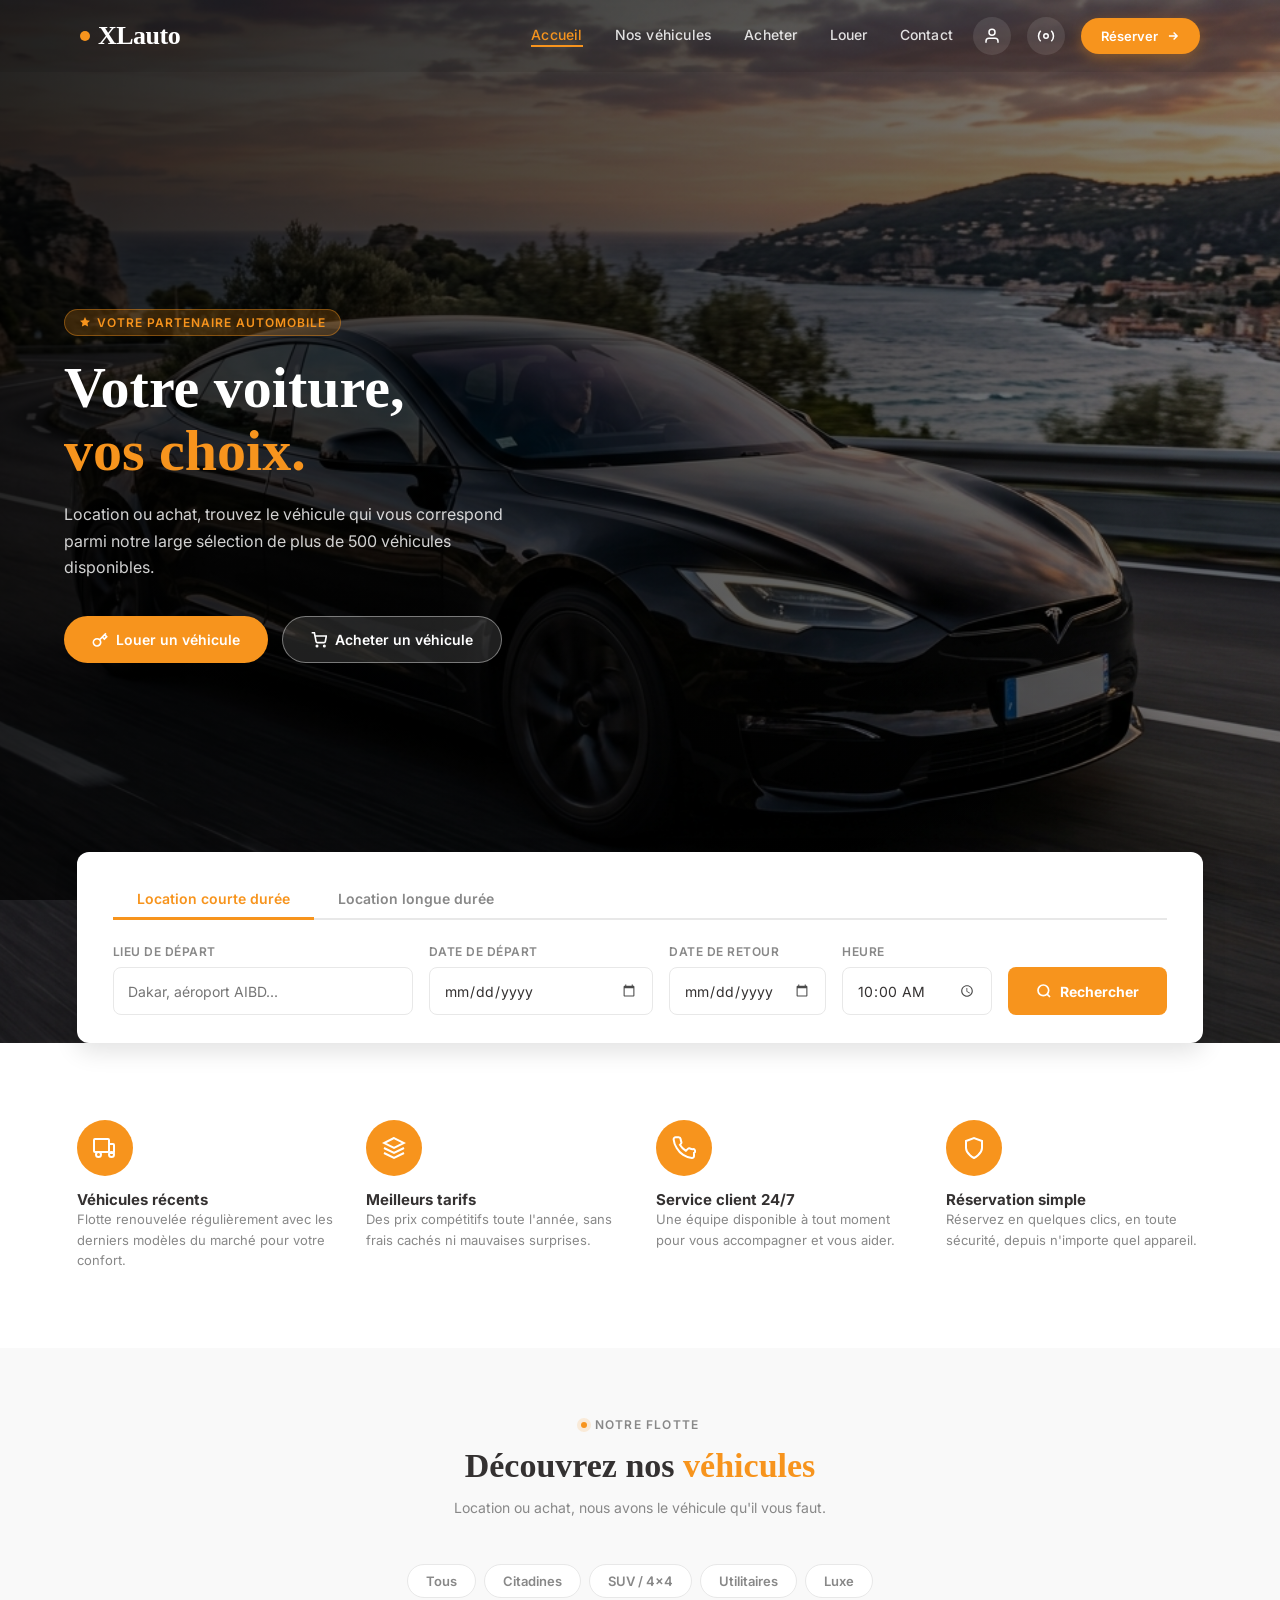
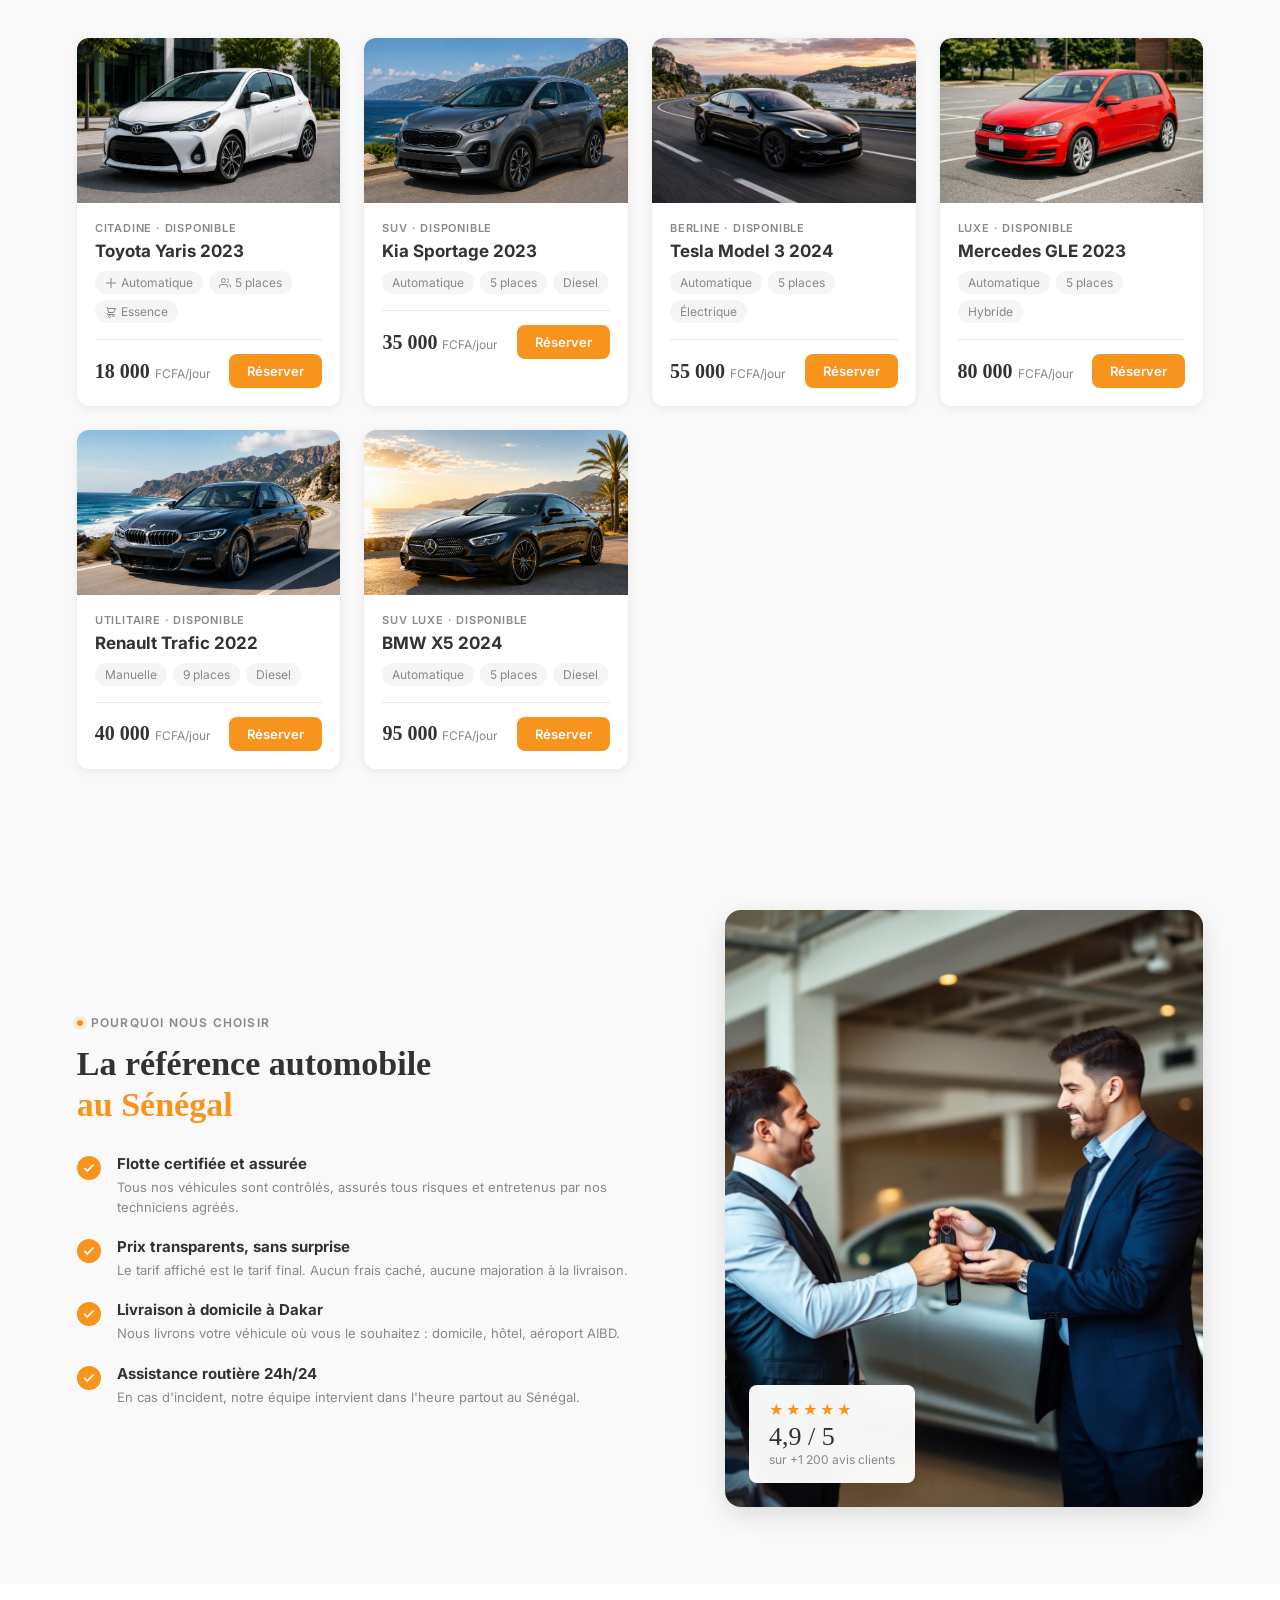
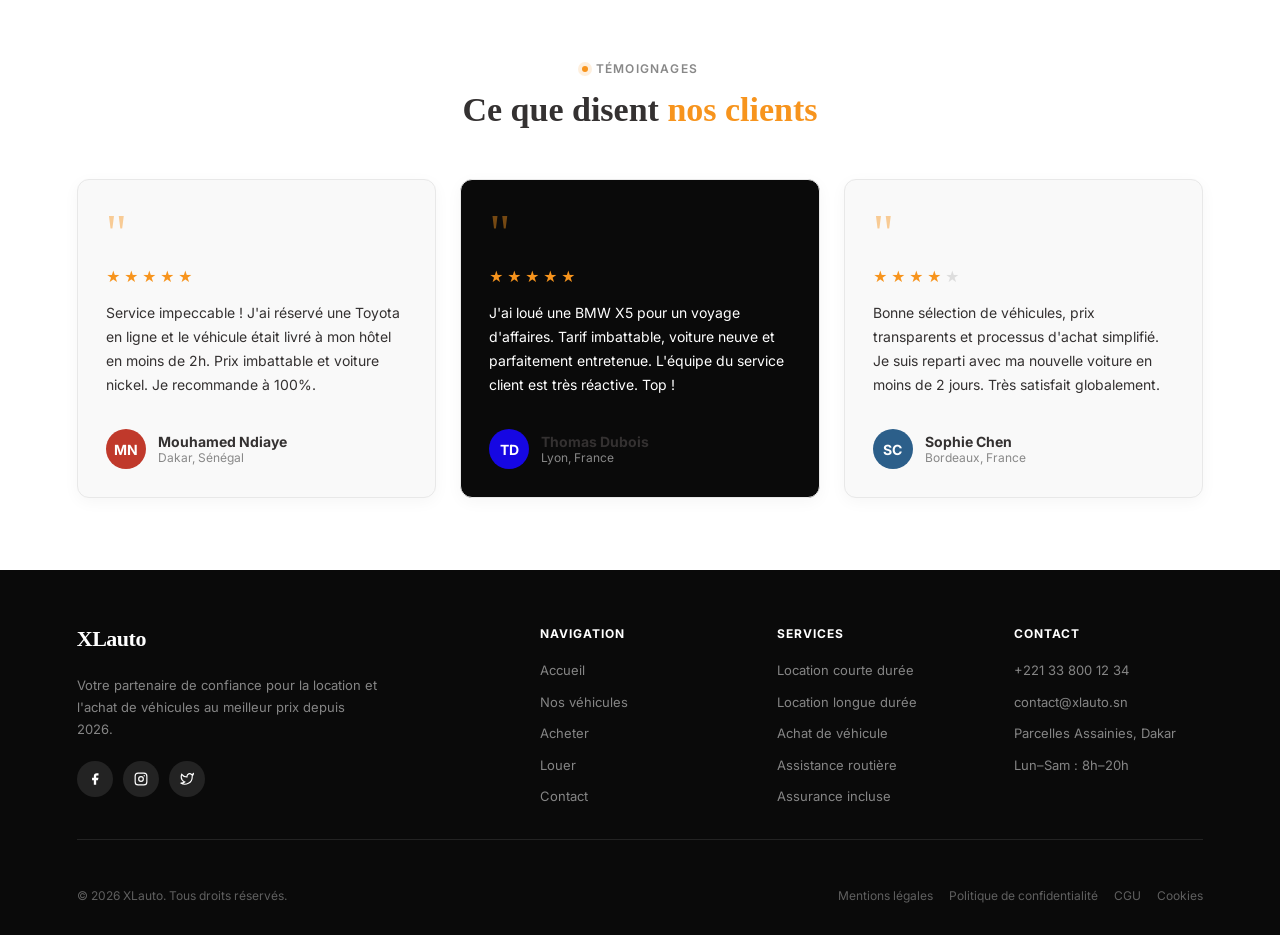
==== commit 0f39890e: "Modifier les polices" ====
--- a/index.html
+++ b/index.html
@@ -359,14 +359,14 @@
           </div>
         </div>
 
-        <div class="testimonial-card">
+        <div class="testimonial-card three">
           <div class="quote-icon">"</div>
           <div class="stars">
             <span class="star">★</span><span class="star">★</span><span class="star">★</span><span class="star">★</span><span class="star">★</span>
           </div>
           <p class="testimonial-text">J'ai loué une BMW X5 pour un voyage d'affaires. Tarif imbattable, voiture neuve et parfaitement entretenue. L'équipe du service client est très réactive. Top !</p>
           <div class="reviewer">
-            <div class="reviewer-avatar" style="background:#343131;">TD</div>
+            <div class="reviewer-avatar" style="background:#1607e3;">TD</div>
             <div>
               <div class="reviewer-name">Thomas Dubois</div>
               <div class="reviewer-city">Lyon, France</div>
--- a/style.css
+++ b/style.css
@@ -1,6 +1,6 @@
 /* ══════════════════════════════════════════════════════════
    XLauto — style.css
-   Auteur  : [Ton nom]
+   Auteur  : [Mouhamed Ndiaye]
    Version : 2.0
    Sections:
      1. Variables & Reset
@@ -33,7 +33,7 @@
   --color-white:      #FFFFFF;
 
   /* Typographie */
-  --font-display: 'Instrument Serif', Georgia, serif;
+  --font-display: 'Playfair Display', Georgia, serif;
   --font-body:    'Inter', sans-serif;
 
   /* Rayons */
@@ -216,17 +216,6 @@
     transform 0.3s cubic-bezier(0.23, 1, 0.32, 1),
     opacity   0.2s ease;
 }
-
-
-/* ══════════════════════════════════════════════════════════
-   3. HERO SECTION
-   Problème résolu : l'image de fond appartient à .hero-section
-   qui enveloppe header + hero + search-widget.
-   La hauteur s'adapte grâce à min-height: 100dvh sur .hero
-   combiné à height: auto. Sur mobile on utilise dvh (dynamic
-   viewport height) qui exclut la barre d'adresse du navigateur,
-   ce qui corrige le bug de débordement sur iOS/Android.
-══════════════════════════════════════════════════════════ */
 .hero-section {
   /* Image de fond sur toute la section (header inclus) */
   background-image:
@@ -341,11 +330,12 @@
   align-items: center;
   gap: 8px;
   backdrop-filter: blur(4px);
-  transition: transform 0.25s ease, background 0.2s ease;
+  transition: transform 0.25s ease,  box-shadow 0.25s ease, background 0.2s ease;
 }
 .btn-secondary:hover {
   transform: translateY(-2px);
   background: rgba(255,255,255,0.22);
+  box-shadow:0 8px 24px rgba(196, 192, 187, 0.45);
 }
 
 
@@ -380,7 +370,7 @@
   font-family: var(--font-body);
   transition: color 0.2s ease;
 }
-.tab-btn.active {
+.tab-btn.active{
   color: var(--color-primary);
   border-bottom-color: var(--color-primary);
 }
@@ -553,7 +543,7 @@
   transition: all 0.2s ease;
 }
 .filter-btn:hover { border-color: var(--color-ink); color: var(--color-ink); }
-.filter-btn.active {
+.filter-btn:focus{
   background: var(--color-ink);
   color: #fff;
   border-color: var(--color-ink);
@@ -771,6 +761,12 @@
   border: 1px solid var(--color-border);
   box-shadow: 0 4px 16px rgba(0,0,0,0.04);
   transition: transform 0.3s ease, box-shadow 0.3s ease;
+}
+.testimonial-card.three{
+  background-color:#0a0a0a;
+}
+.testimonial-card.three .testimonial-text{
+  color: var(--color-white);
 }
 .testimonial-card:hover {
   transform: translateY(-4px);
@@ -1065,7 +1061,7 @@
     /* dvh = dynamic viewport height : corrige le bug iOS/Android
        où 100vh inclut la barre d'adresse et déborde de l'écran */
     min-height: 100dvh;
-    padding-top: 80px;
+    padding-top: 10rem;
     padding-bottom: 48px;
     align-items: flex-start;
   }
@@ -1118,6 +1114,9 @@
     padding: clamp(28px, 5vw, 48px) 20px;
   }
   .why-img { max-width: 100%; aspect-ratio: 16/9; }
+.ref-img{
+  min-height: 100px;
+}
 
   /* --- Testimonials --- */
   .testimonials-grid { grid-template-columns: 1fr; }
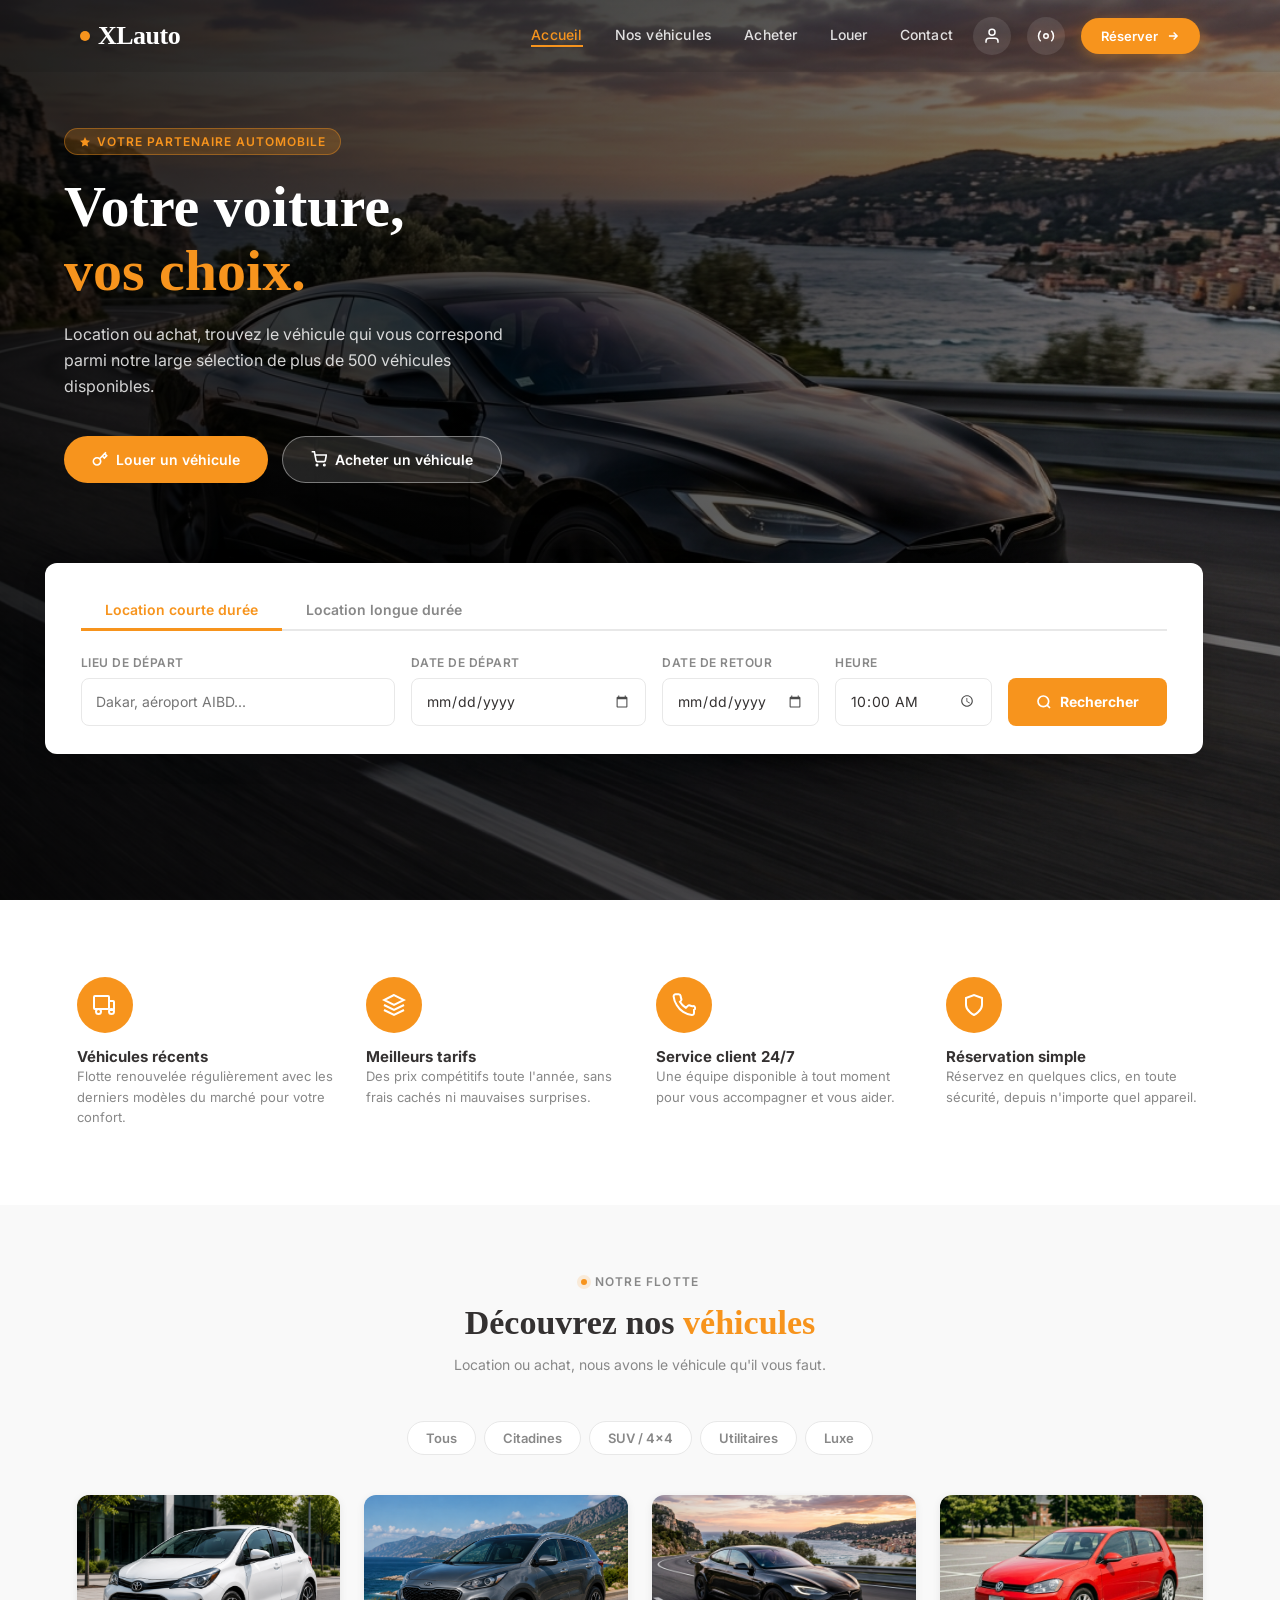
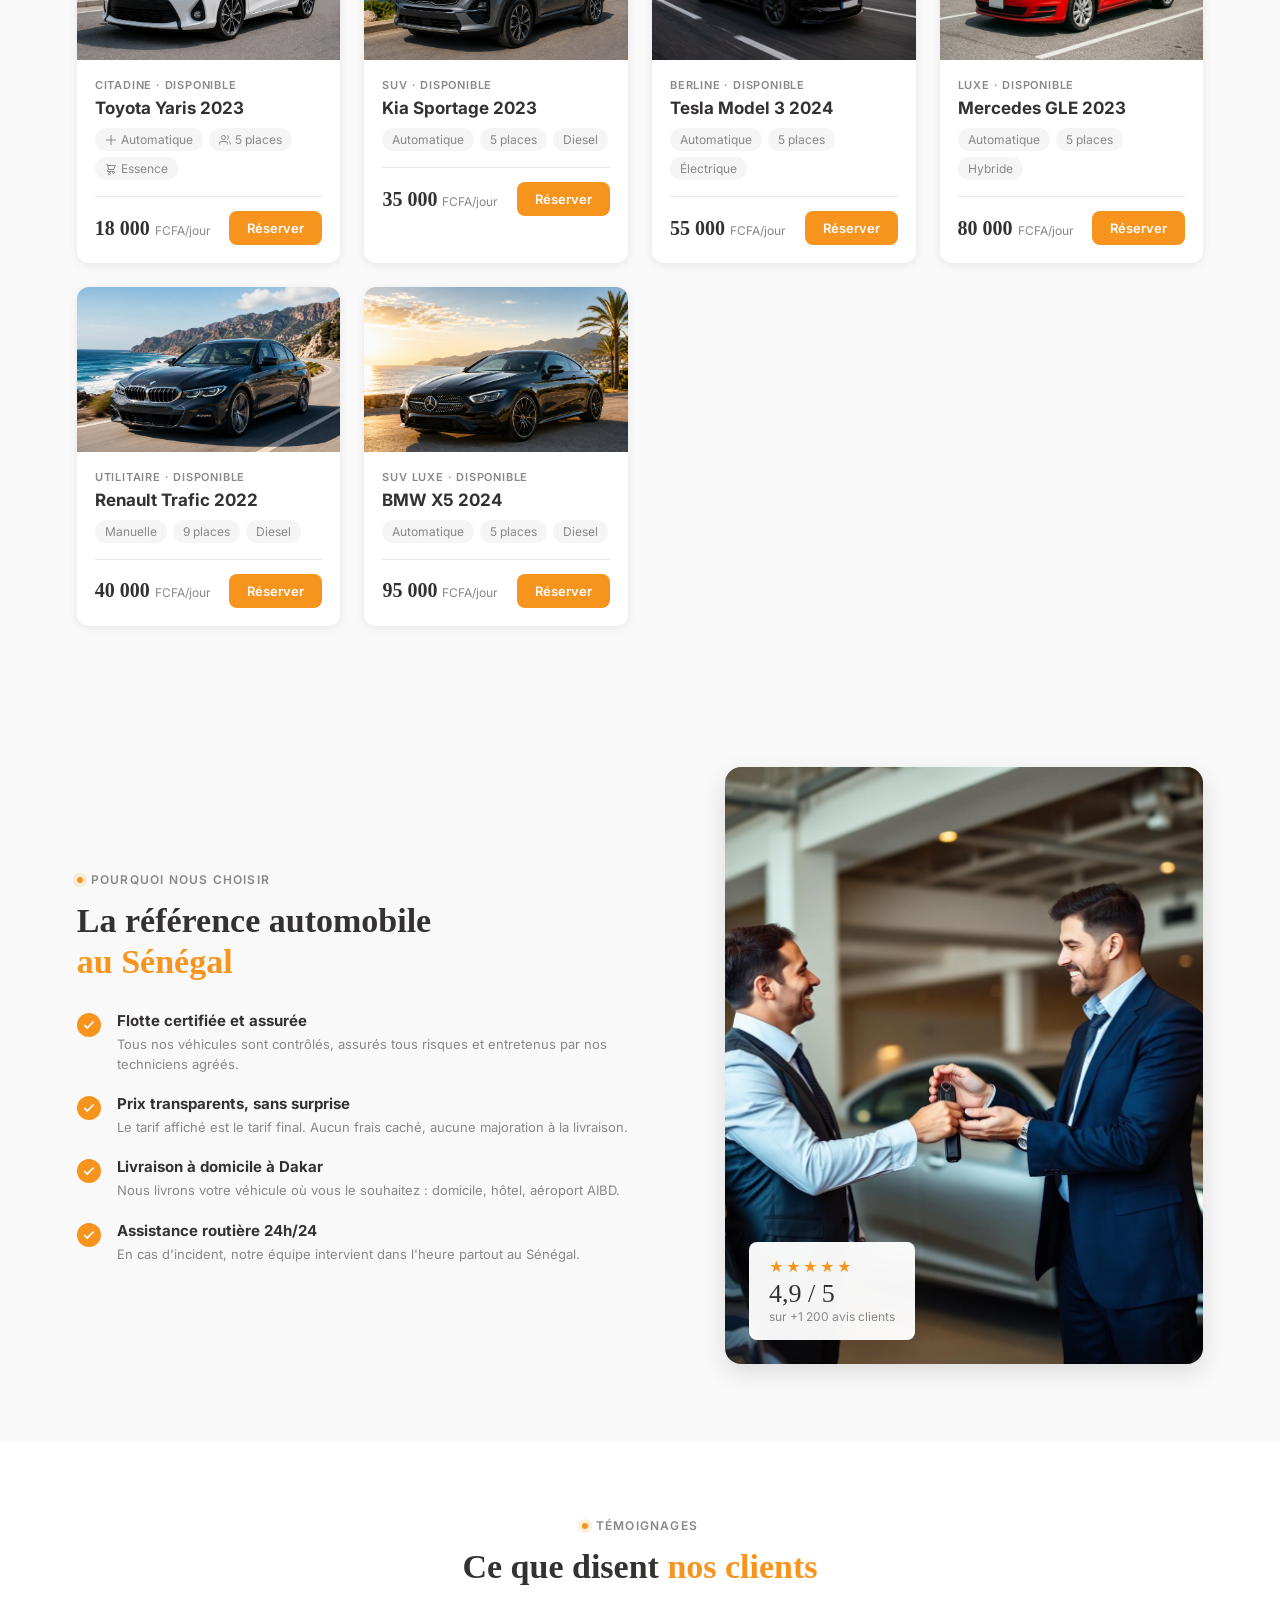
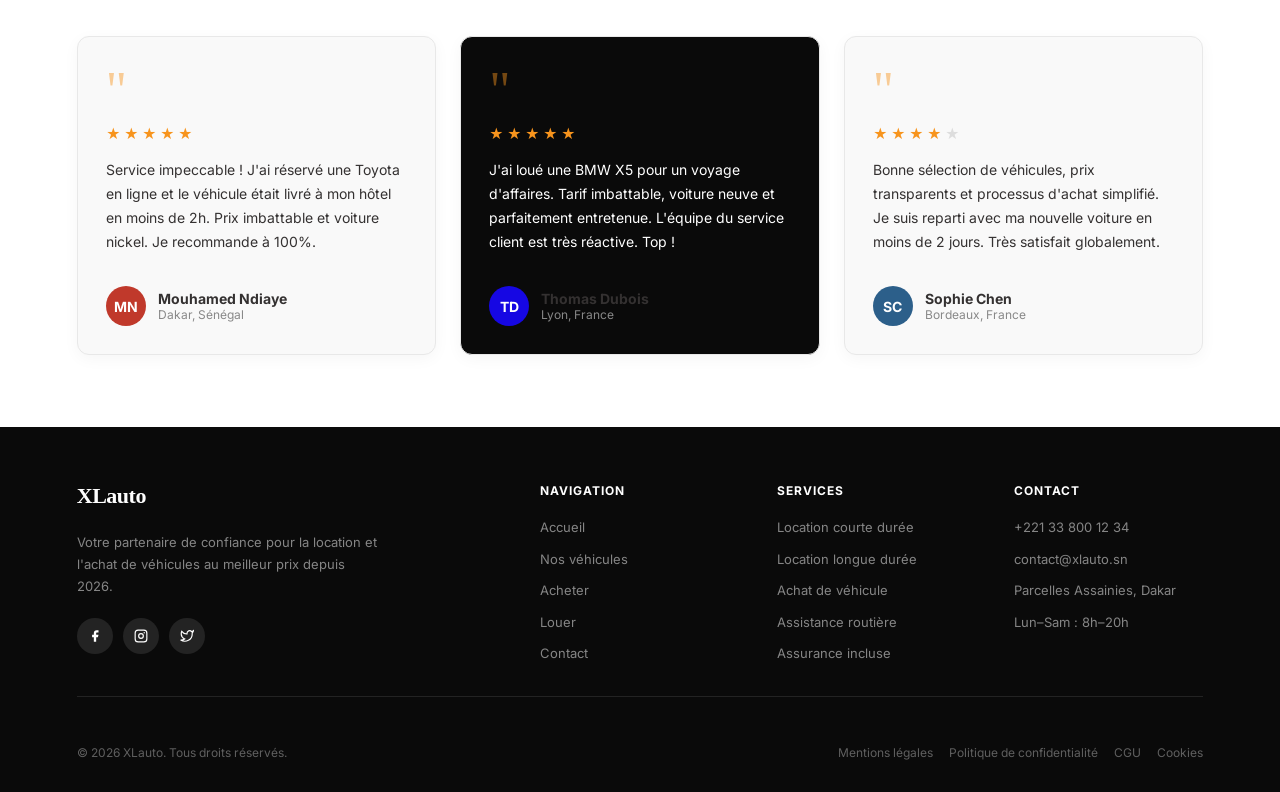
==== commit 0d15dc41: "Modifier le formulaire" ====
--- a/index.html
+++ b/index.html
@@ -23,9 +23,9 @@
         <nav class="nav">
           <a href="#" class="active">Accueil</a>
           <a href="#">Nos véhicules</a>
-          <a href="#">Acheter</a>
-          <a href="#">Louer</a>
-          <a href="#">Contact</a>
+          <a href="#vehicules">Acheter</a>
+          <a href="#vehicules">Louer</a>
+          <a href="connexion/index.html">Contact</a>
         </nav>
         <div class="header-actions">
           <button class="icon-btn" aria-label="Profil utilisateur">
@@ -76,7 +76,6 @@
             </button>
           </div>
         </div>
-      </section>
 
       <!-- ══ SEARCH WIDGET ══ -->
       <div class="search-widget">
@@ -109,7 +108,7 @@
           </div>
         </form>
       </div>
-
+     </section>
     </section><!-- /hero-section -->
 
     <!-- ══ FEATURES ══ -->
@@ -153,7 +152,7 @@
     </section>
 
     <!-- ══ VÉHICULES ══ -->
-    <section class="vehicules">
+    <section class="vehicules" id="vehicules">
       <div class="section-header">
         <span class="eyebrow"><span class="eyebrow-dot"></span> Notre flotte</span>
         <h2 class="section-title">Découvrez nos <span>véhicules</span></h2>
--- a/style.css
+++ b/style.css
@@ -234,9 +234,11 @@
   /* 100vh couvre bien le viewport sur desktop */
   min-height: 100vh;
   display: flex;
-  align-items: center;
+  align-items: flex-start;
   /* Espace pour le header fixe */
-  padding-top: 72px;
+  padding-top: 8rem;
+  flex-direction: column;
+  width: 100%;
 }
 .hero-overlay {
   position: absolute;
@@ -346,7 +348,7 @@
   background: var(--color-white);
   border-radius: var(--radius-lg);
   padding: 28px 36px;
-  margin: -48px clamp(20px, 6vw, 80px) 0;
+  margin: 80px clamp(20px, 6vw, 80px) 20px auto;          
   position: relative;
   z-index: 10;
   box-shadow: var(--shadow-md);
@@ -962,7 +964,12 @@
 @media (max-width: 1024px) and (min-width: 769px) {
   .header { padding: 0 32px; gap: 16px; }
   .icon-btn.parametre { display: none; }
-
+  .search-widget {
+    margin: 80px 10px 20px auto;
+    padding: 20px 24px;
+    width: auto;
+    width: calc(100% - 40px);
+  }
   .search-fields {
     grid-template-columns: 1fr 1fr;
   }
@@ -1056,13 +1063,12 @@
       linear-gradient(rgba(0,0,0,0.45), rgba(0,0,0,0.45)),
       url("image/image_10.png");
     background-position: center center;
+
   }
   .hero {
     /* dvh = dynamic viewport height : corrige le bug iOS/Android
        où 100vh inclut la barre d'adresse et déborde de l'écran */
-    min-height: 100dvh;
-    padding-top: 10rem;
-    padding-bottom: 48px;
+    padding-top: 8rem;
     align-items: flex-start;
   }
   .hero-content {
@@ -1085,10 +1091,11 @@
 
   /* --- Search widget --- */
   .search-widget {
-    margin: 0 16px 0;
+    margin: 90px 16px 5px auto;
     padding: 20px 16px;
     border: 1px solid var(--color-border);
     box-shadow: var(--shadow-sm);
+    width: 100%;
   }
   .tab-btn { padding: 10px 12px; font-size: 13px; }
   .search-fields { grid-template-columns: 1fr 1fr; }
